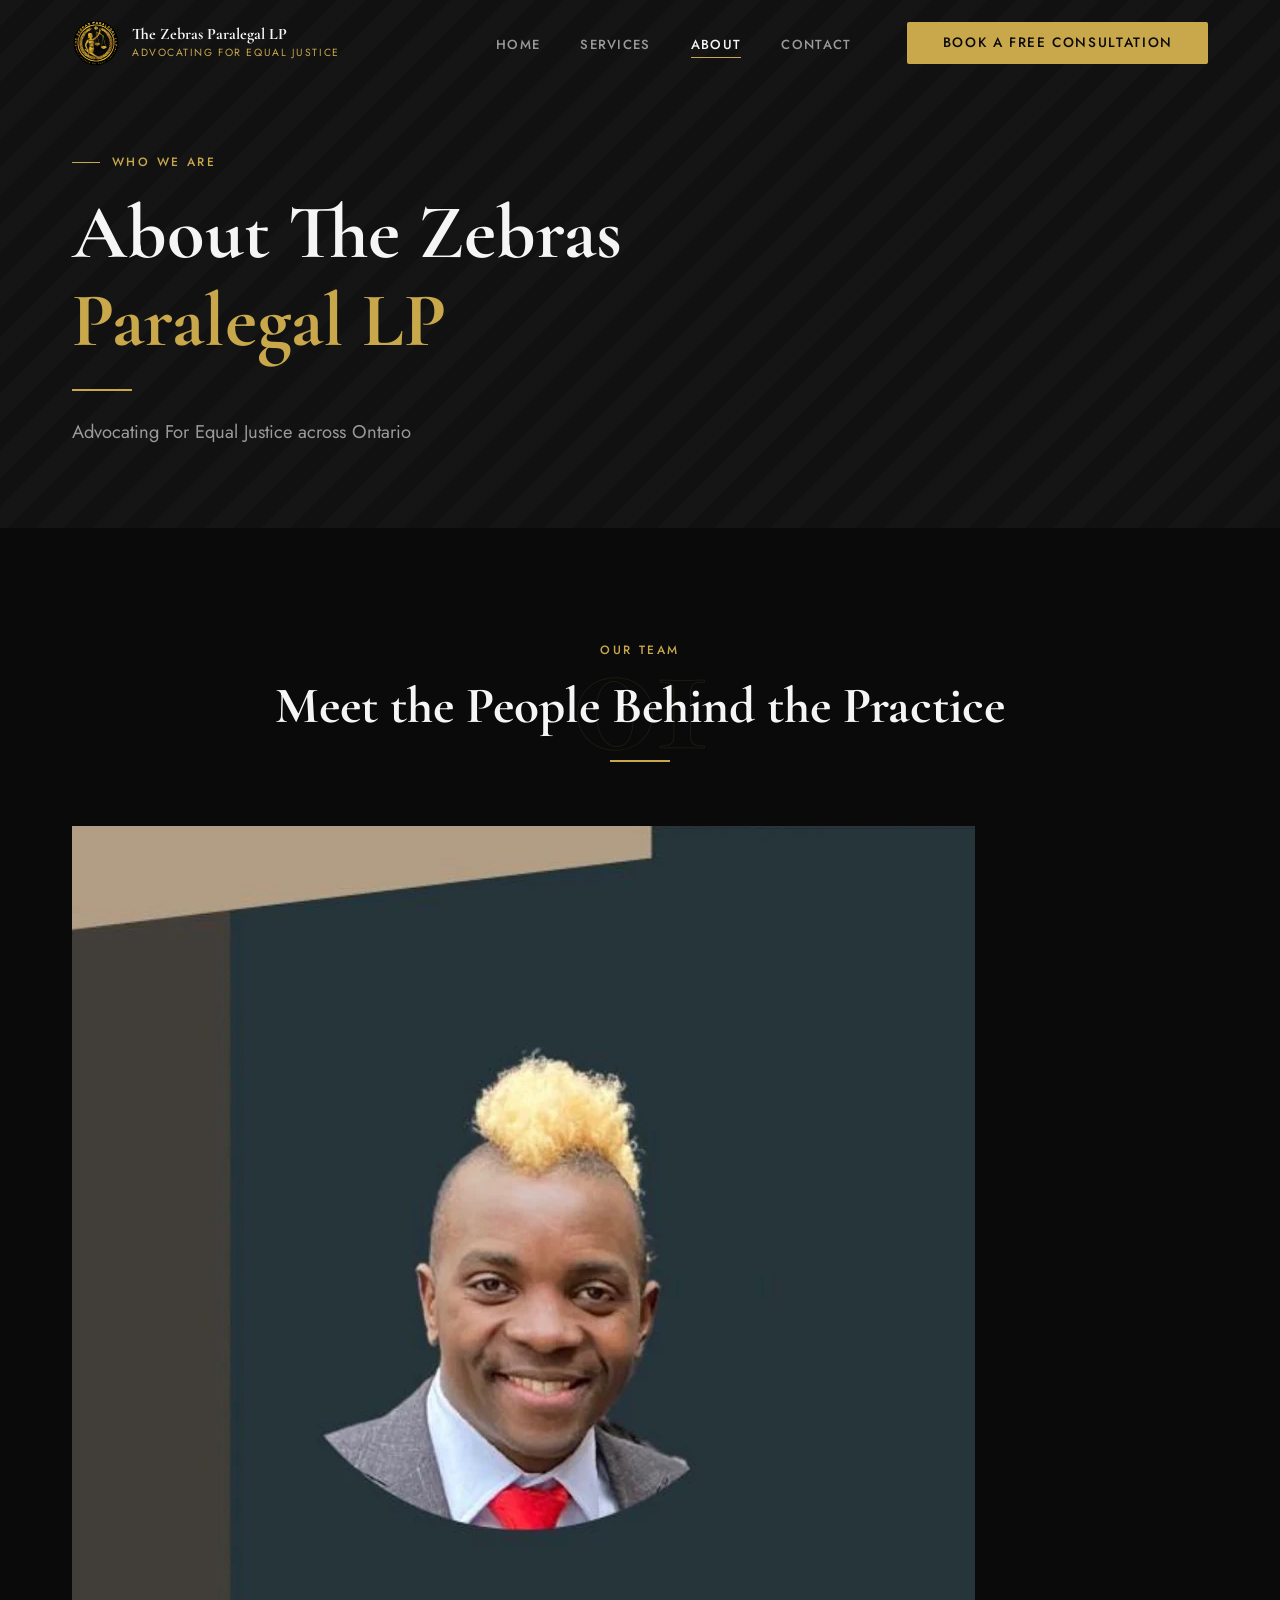
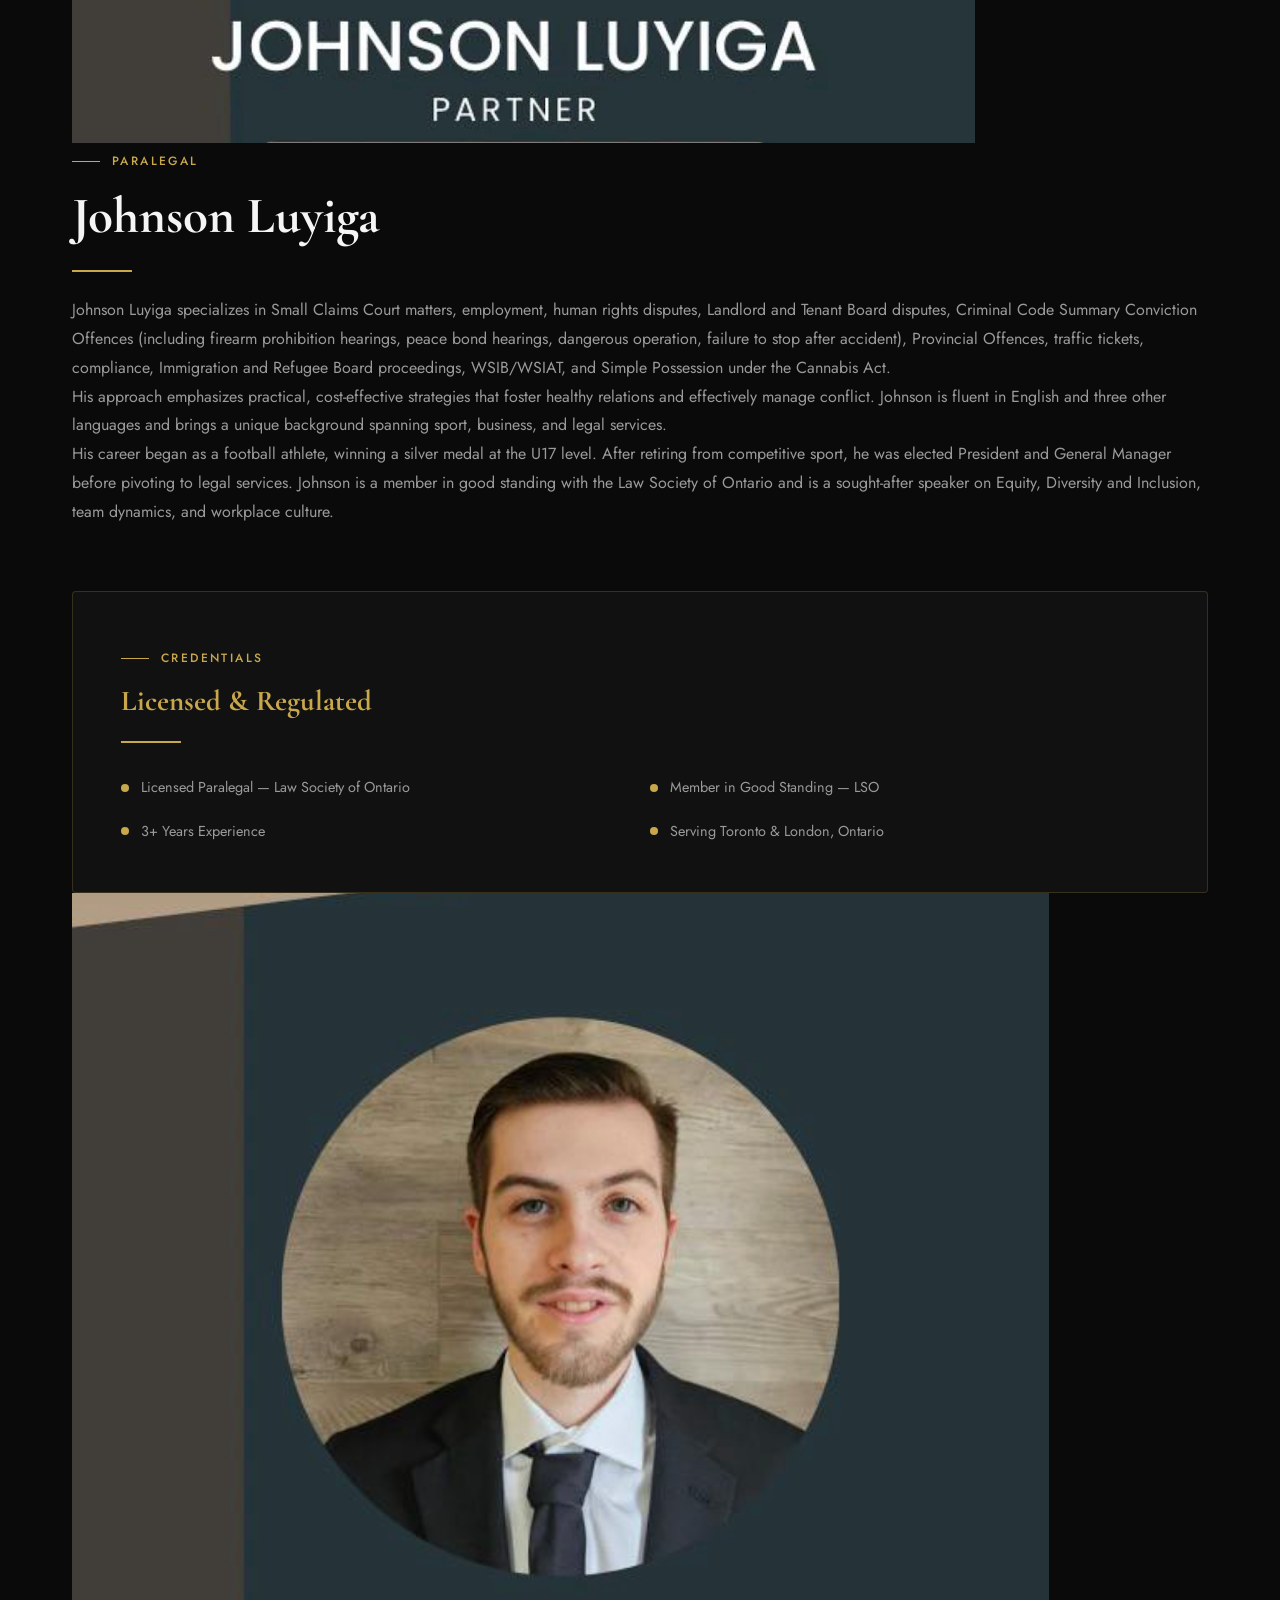
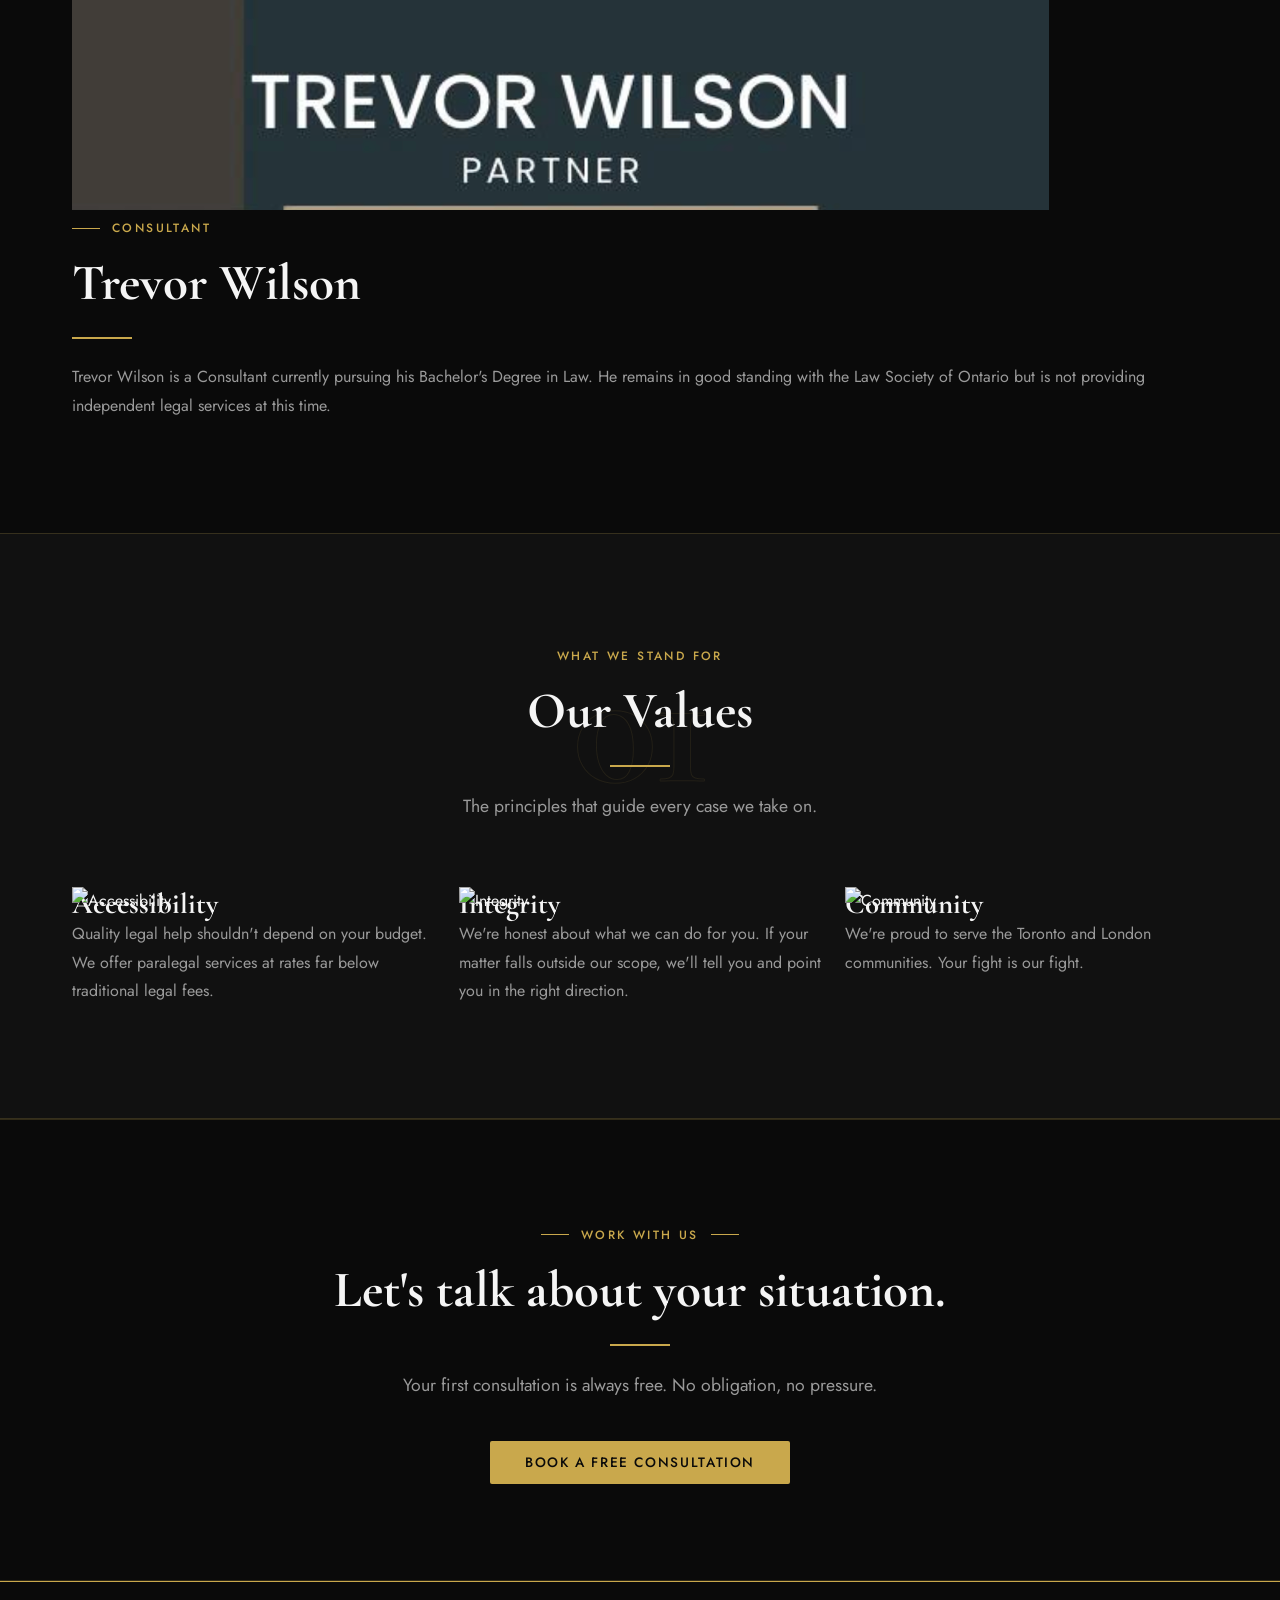
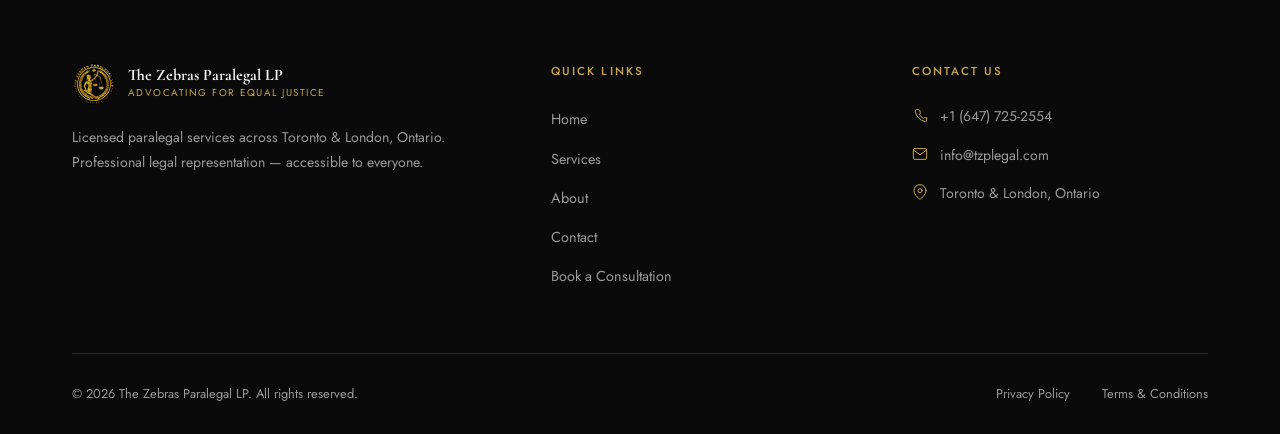
==== about.html @ 5e2e11d1 "Phase 2 layout overhaul — photo-driven editorial design across all pages - Replace hero sections wit" ====
<!DOCTYPE html>
<html lang="en">
<head>
  <meta charset="UTF-8" />
  <meta name="viewport" content="width=device-width, initial-scale=1.0" />
  <title>About Our Licensed Ontario Paralegal | The Zebras Paralegal LP</title>
  <meta name="description" content="The Zebras Paralegal LP — Licensed by the Law Society of Ontario. Affordable, accessible legal representation in Toronto &amp; London. Advocating For Equal Justice." />
  <link rel="icon" type="image/svg+xml" href="images/z_new_2.svg" />
  <link rel="stylesheet" href="styles.css" />
  <link rel="preconnect" href="https://fonts.googleapis.com" />
  <link rel="preconnect" href="https://fonts.gstatic.com" crossorigin />
  <link href="https://fonts.googleapis.com/css2?family=Cormorant+Garamond:wght@400;600;700&family=Jost:wght@300;400;500&display=swap" rel="stylesheet" />
</head>
<body>

  <!-- ============================================================
       NAVBAR
  ============================================================ -->
  <nav class="navbar">
    <div class="container">
      <div class="nav-inner">
        <a href="index.html" class="nav-logo">
          <img src="images/z_new_2.svg" alt="The Zebras Paralegal LP logo" />
          <div class="nav-logo-text">
            <span class="nav-logo-name">The Zebras Paralegal LP</span>
            <span class="nav-logo-tag">Advocating For Equal Justice</span>
          </div>
        </a>
        <ul class="nav-links">
          <li><a href="index.html">Home</a></li>
          <li><a href="services.html">Services</a></li>
          <li><a href="about.html">About</a></li>
          <li><a href="contact.html">Contact</a></li>
          <li class="nav-cta"><a href="contact.html" class="btn btn-gold">Book a Free Consultation</a></li>
        </ul>
        <button class="hamburger" aria-label="Open menu">
          <span></span><span></span><span></span>
        </button>
      </div>
    </div>
  </nav>

  <!-- Mobile Nav -->
  <div class="mobile-nav">
    <a href="index.html">Home</a>
    <a href="services.html">Services</a>
    <a href="about.html">About</a>
    <a href="contact.html">Contact</a>
    <a href="contact.html" class="btn btn-gold">Book a Free Consultation</a>
  </div>

  <!-- ============================================================
       PAGE HERO
  ============================================================ -->
  <section class="page-hero page-hero-photo page-hero-about">
    <div class="container">
      <div class="page-hero-content fade-up">
        <span class="section-label">Who We Are</span>
        <h1>About The Zebras<br /><span class="gold">Paralegal LP</span></h1>
        <div class="gold-line"></div>
        <p>Advocating For Equal Justice across Ontario</p>
      </div>
    </div>
  </section>

  <!-- ============================================================
       TEAM PROFILES
  ============================================================ -->
  <section class="section">
    <div class="container">
      <div class="section-header centered fade-up" data-num="01">
        <span class="section-label">Our Team</span>
        <h2 class="section-title">Meet the People Behind the Practice</h2>
        <div class="gold-line centered"></div>
      </div>

      <!-- Johnson Luyiga -->
      <div class="team-profile-split fade-up">
        <div class="team-profile-photo-wrap">
          <img src="images/johnson-luyiga.webp" alt="Johnson Luyiga — Paralegal" />
        </div>
        <div class="team-profile-text">
          <span class="section-label">Paralegal</span>
          <h2>Johnson Luyiga</h2>
          <div class="gold-line"></div>
          <p>Johnson Luyiga specializes in Small Claims Court matters, employment, human rights disputes, Landlord and Tenant Board disputes, Criminal Code Summary Conviction Offences (including firearm prohibition hearings, peace bond hearings, dangerous operation, failure to stop after accident), Provincial Offences, traffic tickets, compliance, Immigration and Refugee Board proceedings, WSIB/WSIAT, and Simple Possession under the Cannabis Act.</p>
          <p>His approach emphasizes practical, cost-effective strategies that foster healthy relations and effectively manage conflict. Johnson is fluent in English and three other languages and brings a unique background spanning sport, business, and legal services.</p>
          <p>His career began as a football athlete, winning a silver medal at the U17 level. After retiring from competitive sport, he was elected President and General Manager before pivoting to legal services. Johnson is a member in good standing with the Law Society of Ontario and is a sought-after speaker on Equity, Diversity and Inclusion, team dynamics, and workplace culture.</p>
          <div class="credentials-panel">
            <span class="section-label">Credentials</span>
            <h3>Licensed &amp; Regulated</h3>
            <div class="gold-line"></div>
            <div class="credentials-list">
              <div class="credential-item">
                <span class="credential-dot"></span>
                <!-- TODO: Replace with actual LSO licence number -->
                <span>Licensed Paralegal — Law Society of Ontario</span>
              </div>
              <div class="credential-item">
                <span class="credential-dot"></span>
                <span>Member in Good Standing — LSO</span>
              </div>
              <div class="credential-item">
                <span class="credential-dot"></span>
                <span>3+ Years Experience</span>
              </div>
              <div class="credential-item">
                <span class="credential-dot"></span>
                <span>Serving Toronto &amp; London, Ontario</span>
              </div>
            </div>
          </div>
        </div>
      </div>

      <!-- Trevor Wilson -->
      <div class="team-profile-split reverse fade-up">
        <div class="team-profile-photo-wrap">
          <img src="images/trevor-wilson.webp" alt="Trevor Wilson — Consultant" />
        </div>
        <div class="team-profile-text">
          <span class="section-label">Consultant</span>
          <h2>Trevor Wilson</h2>
          <div class="gold-line"></div>
          <p>Trevor Wilson is a Consultant currently pursuing his Bachelor's Degree in Law. He remains in good standing with the Law Society of Ontario but is not providing independent legal services at this time.</p>
        </div>
      </div>

    </div>
  </section>

  <!-- ============================================================
       VALUES SECTION
  ============================================================ -->
  <section class="section" style="background: var(--bg-secondary); border-top: 1px solid var(--border); border-bottom: 1px solid var(--border);">
    <div class="container">
      <div class="section-header centered fade-up" data-num="01">
        <span class="section-label">What We Stand For</span>
        <h2 class="section-title">Our Values</h2>
        <div class="gold-line centered"></div>
        <p class="section-sub">The principles that guide every case we take on.</p>
      </div>

      <div class="values-grid">

        <div class="photo-value-card fade-up">
          <img src="images/2.webp" alt="Accessibility" style="position:absolute;inset:0;width:100%;height:100%;object-fit:cover;z-index:0;" />
          <div class="photo-value-card-content">
            <h3>Accessibility</h3>
            <p>Quality legal help shouldn't depend on your budget. We offer paralegal services at rates far below traditional legal fees.</p>
          </div>
        </div>

        <div class="photo-value-card fade-up">
          <img src="images/14.webp" alt="Integrity" style="position:absolute;inset:0;width:100%;height:100%;object-fit:cover;z-index:0;" />
          <div class="photo-value-card-content">
            <h3>Integrity</h3>
            <p>We're honest about what we can do for you. If your matter falls outside our scope, we'll tell you and point you in the right direction.</p>
          </div>
        </div>

        <div class="photo-value-card fade-up">
          <img src="images/16.webp" alt="Community" style="position:absolute;inset:0;width:100%;height:100%;object-fit:cover;z-index:0;" />
          <div class="photo-value-card-content">
            <h3>Community</h3>
            <p>We're proud to serve the Toronto and London communities. Your fight is our fight.</p>
          </div>
        </div>

      </div>
    </div>
  </section>

  <!-- ============================================================
       CTA BANNER
  ============================================================ -->
  <section class="cta-banner cta-banner-photo" style="background-image: url('images/13.webp');">
    <div class="container">
      <div class="fade-up">
        <span class="section-label section-label--centered">Work With Us</span>
        <h2>Let's talk about your situation.</h2>
        <div class="gold-line centered"></div>
        <p>Your first consultation is always free. No obligation, no pressure.</p>
        <a href="contact.html" class="btn btn-gold">Book a Free Consultation</a>
      </div>
    </div>
  </section>

  <!-- ============================================================
       FOOTER
  ============================================================ -->
  <footer class="footer">
    <div class="container">
      <div class="footer-grid">
        <div>
          <div class="footer-logo">
            <img src="images/z_new_2.svg" alt="The Zebras Paralegal LP" />
            <div>
              <div class="footer-logo-name">The Zebras Paralegal LP</div>
              <div class="footer-logo-tag">Advocating For Equal Justice</div>
            </div>
          </div>
          <p class="footer-desc">Licensed paralegal services across Toronto &amp; London, Ontario. Professional legal representation — accessible to everyone.</p>
        </div>
        <div>
          <div class="footer-col-title">Quick Links</div>
          <ul class="footer-links">
            <li><a href="index.html">Home</a></li>
            <li><a href="services.html">Services</a></li>
            <li><a href="about.html">About</a></li>
            <li><a href="contact.html">Contact</a></li>
            <li><a href="contact.html">Book a Consultation</a></li>
          </ul>
        </div>
        <div>
          <div class="footer-col-title">Contact Us</div>
          <ul class="footer-contact-list">
            <li class="footer-contact-item">
              <svg viewBox="0 0 24 24"><path d="M22 16.92v3a2 2 0 0 1-2.18 2A19.79 19.79 0 0 1 4.82 6.18a2 2 0 0 1 1.95-2.18h3a2 2 0 0 1 2 1.72c.127.96.361 1.903.7 2.81a2 2 0 0 1-.45 2.11L10.91 11a16 16 0 0 0 6.1 6.1l.65-.65a2 2 0 0 1 2.11-.45c.907.339 1.85.573 2.81.7A2 2 0 0 1 22 16.92z"/></svg>
              <span><a href="tel:+16477252554">+1 (647) 725-2554</a></span>
            </li>
            <li class="footer-contact-item">
              <svg viewBox="0 0 24 24"><path d="M4 4h16c1.1 0 2 .9 2 2v12c0 1.1-.9 2-2 2H4c-1.1 0-2-.9-2-2V6c0-1.1.9-2 2-2z"/><polyline points="22,6 12,13 2,6"/></svg>
              <span><a href="mailto:info@tzplegal.com">info@tzplegal.com</a></span>
            </li>
            <li class="footer-contact-item">
              <svg viewBox="0 0 24 24"><path d="M21 10c0 7-9 13-9 13S3 17 3 10a9 9 0 0 1 18 0z"/><circle cx="12" cy="10" r="3"/></svg>
              <span>Toronto &amp; London, Ontario</span>
            </li>
          </ul>
        </div>
      </div>
      <div class="footer-bottom">
        <span class="footer-copyright">&copy; 2026 The Zebras Paralegal LP. All rights reserved.</span>
        <div class="footer-legal">
          <a href="https://tzplegal.com/privacy-policy">Privacy Policy</a>
          <a href="https://tzplegal.com/terms-and-conditions">Terms &amp; Conditions</a>
        </div>
      </div>
    </div>
  </footer>

  <!-- Sticky mobile CTA -->
  <div class="sticky-cta">
    <div class="sticky-cta-text">
      <strong>Free Consultation</strong>
      No obligation, no pressure
    </div>
    <div class="sticky-cta-btns">
      <a href="tel:+16477252554" class="btn btn-outline-gold">Call Now</a>
      <a href="contact.html" class="btn btn-gold">Book Online</a>
    </div>
  </div>

  <script src="script.js"></script>
</body>
</html>
---- styles.css ----
/* ============================================
   THE ZEBRAS PARALEGAL LP — Main Stylesheet
   ============================================ */

@import url('https://fonts.googleapis.com/css2?family=Cormorant+Garamond:wght@400;600;700&family=Jost:wght@300;400;500&display=swap');

/* ---- Reset & Base ---- */
*, *::before, *::after {
  box-sizing: border-box;
  margin: 0;
  padding: 0;
}

:root {
  --bg-primary: #0a0a0a;
  --bg-secondary: #111111;
  --gold: #C9A84C;
  --gold-light: #E8C86A;
  --gold-dark: #8B6914;
  --white: #F5F5F5;
  --muted: #9A9A9A;
  --border: rgba(201, 168, 76, 0.2);
  --font-display: 'Cormorant Garamond', Georgia, serif;
  --font-body: 'Jost', sans-serif;
}

html {
  scroll-behavior: smooth;
}

body {
  background-color: var(--bg-primary);
  color: var(--white);
  font-family: var(--font-body);
  font-weight: 400;
  line-height: 1.7;
  font-size: 16px;
  -webkit-font-smoothing: antialiased;
}

a {
  color: inherit;
  text-decoration: none;
}

img {
  max-width: 100%;
  display: block;
}

ul {
  list-style: none;
}

/* ---- Zebra Stripe Pattern ---- */
.zebra-bg {
  background-image: repeating-linear-gradient(
    -45deg,
    transparent,
    transparent 18px,
    rgba(255, 255, 255, 0.018) 18px,
    rgba(255, 255, 255, 0.018) 36px
  );
}

/* ---- Typography ---- */
h1, h2, h3, h4 {
  font-family: var(--font-display);
  font-weight: 700;
  line-height: 1.15;
  color: var(--white);
}

h1 { font-size: clamp(2.8rem, 6vw, 5.5rem); }
h2 { font-size: clamp(2rem, 4vw, 3.2rem); }
h3 { font-size: clamp(1.3rem, 2.5vw, 1.8rem); }
h4 { font-size: 1.2rem; }

p {
  color: var(--muted);
  font-size: 1rem;
  line-height: 1.8;
}

.section-label {
  font-family: var(--font-body);
  font-size: 0.75rem;
  font-weight: 500;
  letter-spacing: 0.2em;
  text-transform: uppercase;
  color: var(--gold);
  margin-bottom: 1rem;
  display: inline-flex;
  align-items: center;
  gap: 0.75rem;
}

.section-label::before {
  content: '';
  display: inline-block;
  width: 28px;
  height: 1px;
  background: var(--gold);
  flex-shrink: 0;
}

.section-header.centered .section-label {
  display: block;
}

.section-header.centered .section-label::before {
  display: none;
}

.section-label--centered {
  justify-content: center;
}

.section-label--centered::after {
  content: '';
  display: inline-block;
  width: 28px;
  height: 1px;
  background: var(--gold);
  flex-shrink: 0;
}

.section-title {
  margin-bottom: 1rem;
}

.section-sub {
  font-size: 1.1rem;
  color: var(--muted);
  max-width: 580px;
}

.gold { color: var(--gold); }

/* ---- Layout Utilities ---- */
.container {
  max-width: 1200px;
  margin: 0 auto;
  padding: 0 2rem;
}

.section {
  padding: 7rem 0;
}

.section-header {
  margin-bottom: 4rem;
}

.section-header.centered {
  text-align: center;
}

.section-header.centered .section-sub {
  margin: 0 auto;
}

/* ---- Ghost Section Numbers ---- */
.section-header[data-num] {
  position: relative;
}

.section-header[data-num]::before {
  content: attr(data-num);
  position: absolute;
  top: 50%;
  left: -0.05em;
  transform: translateY(-55%);
  font-family: var(--font-display);
  font-size: clamp(6rem, 14vw, 11rem);
  font-weight: 700;
  line-height: 1;
  color: transparent;
  -webkit-text-stroke: 1px rgba(201, 168, 76, 0.1);
  text-stroke: 1px rgba(201, 168, 76, 0.1);
  pointer-events: none;
  user-select: none;
  z-index: 0;
  letter-spacing: -0.02em;
}

.section-header[data-num] > * {
  position: relative;
  z-index: 1;
}

.section-header.centered[data-num]::before {
  left: 50%;
  transform: translate(-50%, -55%);
}

/* ---- Buttons ---- */
.btn {
  display: inline-flex;
  align-items: center;
  justify-content: center;
  font-family: var(--font-body);
  font-size: 0.85rem;
  font-weight: 500;
  letter-spacing: 0.12em;
  text-transform: uppercase;
  padding: 0.9rem 2.2rem;
  line-height: 1;
  border-radius: 2px;
  cursor: pointer;
  transition: all 0.25s ease;
  border: none;
  outline: none;
}

.btn-gold {
  background: var(--gold);
  color: var(--bg-primary);
  position: relative;
  overflow: hidden;
  isolation: isolate;
}

.btn-gold::after {
  content: '';
  position: absolute;
  inset: 0;
  background: var(--gold-light);
  transform: translateX(-101%);
  transition: transform 0.35s cubic-bezier(0.4, 0, 0.2, 1);
  z-index: -1;
}

.btn-gold:hover::after {
  transform: translateX(0);
}

.btn-gold:hover {
  transform: translateY(-1px);
  box-shadow: 0 6px 24px rgba(201, 168, 76, 0.3);
}

.btn-outline {
  background: transparent;
  color: var(--white);
  border: 1px solid rgba(245, 245, 245, 0.4);
}

.btn-outline:hover {
  border-color: var(--gold);
  color: var(--gold);
  transform: translateY(-1px);
}

.btn-outline-gold {
  background: transparent;
  color: var(--gold);
  border: 1px solid var(--gold);
}

.btn-outline-gold:hover {
  background: var(--gold);
  color: var(--bg-primary);
  transform: translateY(-1px);
}

/* ---- Gold Divider ---- */
.gold-line {
  width: 60px;
  height: 2px;
  background: var(--gold);
  margin: 1.5rem 0;
}

.gold-line.centered {
  margin: 1.5rem auto;
}

/* ============================================
   NAVBAR
   ============================================ */
.navbar {
  position: fixed;
  top: 0;
  left: 0;
  right: 0;
  z-index: 1000;
  padding: 1.2rem 0;
  transition: all 0.3s ease;
}

.navbar.scrolled {
  background: rgba(10, 10, 10, 0.97);
  backdrop-filter: blur(12px);
  -webkit-backdrop-filter: blur(12px);
  padding: 0.8rem 0;
  border-bottom: 1px solid var(--border);
}

.nav-inner {
  display: flex;
  align-items: center;
  justify-content: space-between;
}

.nav-logo {
  display: flex;
  align-items: center;
  gap: 0.75rem;
  text-decoration: none;
}

.nav-logo img {
  height: 48px;
  width: auto;
}

.nav-logo-text {
  display: flex;
  flex-direction: column;
}

.nav-logo-name {
  font-family: var(--font-display);
  font-size: 1rem;
  font-weight: 700;
  color: var(--white);
  line-height: 1.2;
}

.nav-logo-tag {
  font-size: 0.65rem;
  letter-spacing: 0.15em;
  text-transform: uppercase;
  color: var(--gold);
}

.nav-links {
  display: flex;
  align-items: center;
  gap: 2.5rem;
}

.nav-links a:not(.btn) {
  font-size: 0.82rem;
  font-weight: 500;
  letter-spacing: 0.1em;
  text-transform: uppercase;
  color: var(--muted);
  transition: color 0.2s ease;
  position: relative;
  padding-bottom: 4px;
}

.nav-links a:not(.btn)::after {
  content: '';
  position: absolute;
  bottom: 0;
  left: 0;
  width: 0;
  height: 1px;
  background: var(--gold);
  transition: width 0.2s ease;
}

.nav-links a:not(.btn):hover,
.nav-links a:not(.btn).active {
  color: var(--white);
}

.nav-links a:not(.btn):hover::after,
.nav-links a:not(.btn).active::after {
  width: 100%;
}

.nav-cta {
  margin-left: 1rem;
}

/* Hamburger */
.hamburger {
  display: none;
  flex-direction: column;
  gap: 5px;
  cursor: pointer;
  padding: 4px;
  background: none;
  border: none;
  outline: none;
}

.hamburger span {
  display: block;
  width: 26px;
  height: 2px;
  background: var(--white);
  transition: all 0.3s ease;
}

.hamburger.open span:nth-child(1) {
  transform: translateY(7px) rotate(45deg);
}
.hamburger.open span:nth-child(2) {
  opacity: 0;
}
.hamburger.open span:nth-child(3) {
  transform: translateY(-7px) rotate(-45deg);
}

/* Mobile nav overlay */
.mobile-nav {
  display: none;
  position: fixed;
  top: 0;
  left: 0;
  right: 0;
  bottom: 0;
  background: rgba(10, 10, 10, 0.98);
  z-index: 999;
  flex-direction: column;
  align-items: center;
  justify-content: center;
  gap: 2.5rem;
  opacity: 0;
  pointer-events: none;
  transition: opacity 0.3s ease;
}

.mobile-nav.open {
  display: flex;
  opacity: 1;
  pointer-events: all;
}

.mobile-nav a {
  font-family: var(--font-display);
  font-size: 2.4rem;
  font-weight: 600;
  color: var(--white);
  transition: color 0.2s ease;
}

.mobile-nav a:hover,
.mobile-nav a.active {
  color: var(--gold);
}

.mobile-nav .btn {
  font-size: 0.85rem;
  margin-top: 1rem;
}

/* ============================================
   PAGE HEROES
   ============================================ */

/* Home Hero */
.hero-home {
  min-height: 100vh;
  display: flex;
  align-items: center;
  padding-top: 80px;
  position: relative;
  overflow: hidden;
}

.hero-home::before {
  content: '';
  position: absolute;
  inset: 0;
  background-image: repeating-linear-gradient(
    -45deg,
    transparent,
    transparent 20px,
    rgba(255, 255, 255, 0.02) 20px,
    rgba(255, 255, 255, 0.02) 40px
  );
}

.hero-home::after {
  content: '';
  position: absolute;
  bottom: 0;
  left: 0;
  right: 0;
  height: 180px;
  background: linear-gradient(to top, var(--bg-primary), transparent);
}

.hero-content {
  position: relative;
  z-index: 1;
  max-width: 800px;
  animation: fadeUp 0.9s ease forwards;
}

.hero-content::before {
  content: '';
  position: absolute;
  top: 50%;
  left: 50%;
  transform: translate(-50%, -50%);
  width: 900px;
  height: 640px;
  background: radial-gradient(
    ellipse at center,
    rgba(201, 168, 76, 0.07) 0%,
    rgba(201, 168, 76, 0.03) 40%,
    transparent 70%
  );
  pointer-events: none;
  z-index: -1;
}

.hero-logo {
  height: 72px;
  width: auto;
  margin-bottom: 2.5rem;
}

.hero-home h1 {
  margin-bottom: 1.5rem;
}

.hero-home h1 span {
  color: var(--gold);
}

.hero-sub {
  font-size: 1.15rem;
  color: var(--muted);
  max-width: 580px;
  margin-bottom: 2.5rem;
  line-height: 1.8;
}

.hero-btns {
  display: flex;
  gap: 1.2rem;
  flex-wrap: wrap;
}

/* Page Hero (inner pages) */
.page-hero {
  padding: 9rem 0 5rem;
  background: var(--bg-secondary);
  position: relative;
  overflow: hidden;
}

.page-hero::before {
  content: '';
  position: absolute;
  inset: 0;
  background-image: repeating-linear-gradient(
    -45deg,
    transparent,
    transparent 20px,
    rgba(255, 255, 255, 0.015) 20px,
    rgba(255, 255, 255, 0.015) 40px
  );
}

.page-hero-content {
  position: relative;
  z-index: 1;
}

.page-hero h1 {
  margin-bottom: 1rem;
}

.page-hero p {
  font-size: 1.15rem;
  max-width: 560px;
}

/* ============================================
   TRUST BAR
   ============================================ */
.trust-bar {
  border-top: 1px solid var(--border);
  border-bottom: 1px solid var(--border);
  background: var(--bg-secondary);
  padding: 2rem 0;
}

.trust-bar-inner {
  display: grid;
  grid-template-columns: repeat(4, 1fr);
  gap: 1rem;
  text-align: center;
}

.trust-item {
  padding: 0.5rem 1rem;
}

.trust-item + .trust-item {
  border-left: 1px solid var(--border);
}

.trust-item-label {
  font-family: var(--font-display);
  font-size: 1.1rem;
  font-weight: 700;
  color: var(--gold);
  display: block;
  margin-bottom: 0.25rem;
}

.trust-item-desc {
  font-size: 0.78rem;
  letter-spacing: 0.08em;
  text-transform: uppercase;
  color: var(--muted);
}

/* ============================================
   SERVICES PREVIEW
   ============================================ */
.services-grid {
  display: grid;
  grid-template-columns: repeat(3, 1fr);
  gap: 1.5rem;
  margin-bottom: 3rem;
}

.service-card {
  background: var(--bg-secondary);
  border: 1px solid var(--border);
  border-radius: 4px;
  padding: 2.5rem 2rem;
  transition: all 0.3s ease;
  cursor: default;
  position: relative;
  overflow: hidden;
  isolation: isolate;
}

.service-card::after {
  content: '';
  position: absolute;
  bottom: 0;
  left: 0;
  right: 0;
  height: 0%;
  background: linear-gradient(to top, rgba(201, 168, 76, 0.08) 0%, transparent 100%);
  transition: height 0.4s ease;
  pointer-events: none;
  z-index: 0;
}

.service-card:hover::after {
  height: 65%;
}

.service-card > * {
  position: relative;
  z-index: 1;
}

.service-card:hover {
  border-color: var(--gold);
  box-shadow: 0 0 32px rgba(201, 168, 76, 0.14);
  transform: translateY(-3px);
}

.service-icon {
  width: 48px;
  height: 48px;
  margin-bottom: 1.5rem;
  color: var(--gold);
}

.service-icon svg {
  width: 100%;
  height: 100%;
  fill: none;
  stroke: var(--gold);
  stroke-width: 1.5;
  stroke-linecap: round;
  stroke-linejoin: round;
}

.service-card h3 {
  font-size: 1.2rem;
  margin-bottom: 0.6rem;
  color: var(--white);
}

.service-card p {
  font-size: 0.9rem;
  margin-bottom: 1.2rem;
  color: var(--muted);
}

.service-link {
  font-size: 0.82rem;
  font-weight: 500;
  letter-spacing: 0.08em;
  color: var(--gold);
  transition: color 0.2s ease;
  display: inline-flex;
  align-items: center;
  gap: 0.4rem;
}

.service-link:hover {
  color: var(--gold-light);
}

.services-cta {
  text-align: center;
}

/* Full services grid (services.html) */
.services-full-grid {
  display: grid;
  grid-template-columns: repeat(2, 1fr);
  gap: 1.5rem;
}

.service-card-full {
  background: var(--bg-secondary);
  border: 1px solid var(--border);
  border-radius: 4px;
  padding: 2.5rem 2rem;
  transition: all 0.3s ease;
  position: relative;
  overflow: hidden;
  isolation: isolate;
}

.service-card-full::after {
  content: '';
  position: absolute;
  bottom: 0;
  left: 0;
  right: 0;
  height: 0%;
  background: linear-gradient(to top, rgba(201, 168, 76, 0.07) 0%, transparent 100%);
  transition: height 0.4s ease;
  pointer-events: none;
  z-index: 0;
}

.service-card-full:hover::after {
  height: 65%;
}

.service-card-full > * {
  position: relative;
  z-index: 1;
}

.service-card-full:hover {
  border-color: var(--gold);
  box-shadow: 0 0 28px rgba(201, 168, 76, 0.12);
  transform: translateY(-3px);
}

.service-card-full h3 {
  font-size: 1.3rem;
  color: var(--gold);
  margin-bottom: 0.75rem;
  margin-top: 1rem;
}

.service-card-full p {
  font-size: 0.92rem;
  line-height: 1.8;
  margin-bottom: 1.5rem;
}

.service-card-full .service-link {
  font-size: 0.82rem;
}

.service-card-featured {
  grid-column: 1 / -1;
  display: grid;
  grid-template-columns: auto 1fr;
  align-items: start;
  gap: 0 2.5rem;
  padding: 3rem 2.5rem;
  background: linear-gradient(135deg, var(--bg-secondary) 0%, rgba(17,17,17,0.9) 100%);
  border-color: rgba(201, 168, 76, 0.3);
}

.service-card-featured .service-icon {
  grid-row: 1 / 3;
  width: 56px;
  height: 56px;
  margin-bottom: 0;
  margin-top: 0.25rem;
}

.service-card-featured h3 {
  font-size: 1.55rem;
  align-self: end;
}

/* ============================================
   WHY CHOOSE US
   ============================================ */
.why-section {
  background: var(--bg-secondary);
}

.why-grid {
  display: grid;
  grid-template-columns: 1fr 1fr;
  gap: 5rem;
  align-items: center;
}

.why-list {
  margin: 2rem 0 2.5rem;
  display: flex;
  flex-direction: column;
  gap: 1.1rem;
}

.why-item {
  display: flex;
  align-items: flex-start;
  gap: 1rem;
}

.why-check {
  width: 22px;
  height: 22px;
  flex-shrink: 0;
  margin-top: 2px;
  color: var(--gold);
}

.why-check svg {
  width: 100%;
  height: 100%;
  stroke: var(--gold);
  fill: none;
  stroke-width: 2;
  stroke-linecap: round;
  stroke-linejoin: round;
}

.why-item span {
  font-size: 0.95rem;
  color: var(--muted);
}

.why-visual {
  position: relative;
  height: 420px;
  border-radius: 4px;
  overflow: hidden;
  border: 1px solid var(--border);
}

.why-visual-inner {
  width: 100%;
  height: 100%;
  background: var(--bg-primary);
  background-image: repeating-linear-gradient(
    -45deg,
    transparent,
    transparent 16px,
    rgba(201, 168, 76, 0.06) 16px,
    rgba(201, 168, 76, 0.06) 32px
  );
  display: flex;
  align-items: center;
  justify-content: center;
}

.why-visual-text {
  text-align: center;
}

.why-panel-content {
  text-align: center;
  padding: 3rem 2.5rem;
  display: flex;
  flex-direction: column;
  align-items: center;
  gap: 1.1rem;
  width: 100%;
}

.why-panel-num {
  font-family: var(--font-display);
  font-size: clamp(4rem, 8vw, 5.5rem);
  font-weight: 700;
  color: var(--gold);
  line-height: 1;
}

.why-panel-num sup {
  font-size: 0.55em;
  vertical-align: super;
  color: var(--gold-light);
}

.why-panel-label {
  font-size: 0.72rem;
  font-weight: 500;
  letter-spacing: 0.2em;
  text-transform: uppercase;
  color: var(--muted);
}

.why-panel-divider {
  width: 40px;
  height: 1px;
  background: var(--border);
  margin: 0.2rem 0;
}

.why-panel-quote {
  font-family: var(--font-display);
  font-size: 1.05rem;
  font-style: italic;
  color: rgba(245, 245, 245, 0.5);
  line-height: 1.75;
  max-width: 270px;
  border: none;
  padding: 0;
  margin: 0;
}

.why-panel-content .why-logo {
  height: 40px;
  width: auto;
  opacity: 0.3;
  margin-top: 0.25rem;
}

.why-visual-text .big-letter {
  font-family: var(--font-display);
  font-size: 12rem;
  font-weight: 700;
  color: rgba(201, 168, 76, 0.08);
  line-height: 1;
  display: block;
  user-select: none;
}

.why-visual-text .why-logo {
  height: 80px;
  width: auto;
  opacity: 0.6;
  margin: 0 auto;
}

/* ============================================
   TESTIMONIALS
   ============================================ */
.testimonials-grid {
  display: grid;
  grid-template-columns: repeat(3, 1fr);
  gap: 1.5rem;
}

.testimonial-card {
  background: var(--bg-secondary);
  border: 1px solid var(--border);
  border-radius: 4px;
  padding: 2.5rem 2rem;
  position: relative;
}

.testimonial-card::before {
  content: '\201C';
  font-family: var(--font-display);
  font-size: 5rem;
  color: var(--gold);
  opacity: 0.3;
  position: absolute;
  top: 1rem;
  left: 1.5rem;
  line-height: 1;
}

.testimonial-card p {
  font-size: 0.95rem;
  font-style: italic;
  color: var(--muted);
  margin-bottom: 1.5rem;
  margin-top: 1.5rem;
  line-height: 1.8;
}

.testimonial-author {
  font-size: 0.82rem;
  font-weight: 500;
  letter-spacing: 0.08em;
  color: var(--gold);
  text-transform: uppercase;
}

/* ============================================
   CTA BANNER
   ============================================ */
.cta-banner {
  background: linear-gradient(135deg, #0f0d07 0%, #1a1505 50%, #0f0d07 100%);
  border-top: 1px solid var(--border);
  border-bottom: 1px solid var(--border);
  padding: 6rem 0;
  text-align: center;
}

.cta-banner h2 {
  margin-bottom: 1rem;
}

.cta-banner p {
  font-size: 1.1rem;
  margin-bottom: 2.5rem;
}

/* ============================================
   ABOUT PAGE
   ============================================ */
.story-grid {
  display: grid;
  grid-template-columns: 1fr 1.5fr;
  gap: 5rem;
  align-items: start;
}

.photo-placeholder {
  aspect-ratio: 3/4;
  background: var(--bg-secondary);
  border: 1px solid var(--border);
  border-radius: 4px;
  display: flex;
  align-items: center;
  justify-content: center;
  flex-direction: column;
  gap: 1rem;
  color: var(--muted);
  font-size: 0.85rem;
  letter-spacing: 0.1em;
  text-transform: uppercase;
}

.photo-placeholder svg {
  width: 48px;
  height: 48px;
  stroke: var(--border);
  fill: none;
  stroke-width: 1;
}

.story-text h2 {
  margin-bottom: 1rem;
}

.story-text p {
  margin-bottom: 1.2rem;
}

.credentials-panel {
  background: var(--bg-secondary);
  border: 1px solid var(--border);
  border-radius: 4px;
  padding: 3rem;
  margin-top: 4rem;
}

.credentials-panel h3 {
  color: var(--gold);
  margin-bottom: 0.5rem;
}

.credentials-list {
  margin-top: 2rem;
  display: grid;
  grid-template-columns: repeat(2, 1fr);
  gap: 1.2rem;
}

.credential-item {
  display: flex;
  align-items: center;
  gap: 0.75rem;
  font-size: 0.9rem;
  color: var(--muted);
}

.credential-dot {
  width: 8px;
  height: 8px;
  border-radius: 50%;
  background: var(--gold);
  flex-shrink: 0;
}

.values-grid {
  display: grid;
  grid-template-columns: repeat(3, 1fr);
  gap: 1.5rem;
}

.value-card {
  background: var(--bg-secondary);
  border: 1px solid var(--border);
  border-radius: 4px;
  padding: 2.5rem 2rem;
  transition: all 0.3s ease;
  position: relative;
  overflow: hidden;
  isolation: isolate;
}

.value-card::after {
  content: '';
  position: absolute;
  bottom: 0;
  left: 0;
  right: 0;
  height: 0%;
  background: linear-gradient(to top, rgba(201, 168, 76, 0.07) 0%, transparent 100%);
  transition: height 0.4s ease;
  pointer-events: none;
  z-index: 0;
}

.value-card:hover::after {
  height: 65%;
}

.value-card > * {
  position: relative;
  z-index: 1;
}

.value-card:hover {
  border-color: var(--gold);
  transform: translateY(-3px);
}

.value-icon {
  width: 44px;
  height: 44px;
  margin-bottom: 1.5rem;
}

.value-icon svg {
  width: 100%;
  height: 100%;
  stroke: var(--gold);
  fill: none;
  stroke-width: 1.5;
  stroke-linecap: round;
  stroke-linejoin: round;
}

.value-card h3 {
  font-size: 1.2rem;
  margin-bottom: 0.75rem;
}

.value-card p {
  font-size: 0.9rem;
}

/* ============================================
   CONTACT PAGE
   ============================================ */
.contact-grid {
  display: grid;
  grid-template-columns: 1fr 1.6fr;
  gap: 5rem;
}

.contact-info h2 {
  margin-bottom: 1rem;
}

.contact-items {
  margin-top: 2.5rem;
  display: flex;
  flex-direction: column;
  gap: 2rem;
}

.contact-item {
  display: flex;
  align-items: flex-start;
  gap: 1.2rem;
}

.contact-item-icon {
  width: 44px;
  height: 44px;
  background: var(--bg-secondary);
  border: 1px solid var(--border);
  border-radius: 2px;
  display: flex;
  align-items: center;
  justify-content: center;
  flex-shrink: 0;
}

.contact-item-icon svg {
  width: 20px;
  height: 20px;
  stroke: var(--gold);
  fill: none;
  stroke-width: 1.5;
  stroke-linecap: round;
  stroke-linejoin: round;
}

.contact-item-label {
  font-size: 0.72rem;
  letter-spacing: 0.15em;
  text-transform: uppercase;
  color: var(--gold);
  display: block;
  margin-bottom: 0.3rem;
}

.contact-item-value {
  font-size: 0.95rem;
  color: var(--white);
}

.contact-item-value a {
  color: var(--white);
  transition: color 0.2s;
}

.contact-item-value a:hover {
  color: var(--gold);
}

/* Form */
.contact-form-wrap {
  background: var(--bg-secondary);
  border: 1px solid var(--border);
  border-radius: 4px;
  padding: 3rem;
}

.contact-form-wrap h3 {
  margin-bottom: 0.5rem;
}

.contact-form-wrap > p {
  font-size: 0.9rem;
  margin-bottom: 2rem;
}

.form-group {
  margin-bottom: 1.5rem;
}

.form-row {
  display: grid;
  grid-template-columns: 1fr 1fr;
  gap: 1.2rem;
}

label {
  display: block;
  font-size: 0.78rem;
  font-weight: 500;
  letter-spacing: 0.1em;
  text-transform: uppercase;
  color: var(--muted);
  margin-bottom: 0.5rem;
}

input,
select,
textarea {
  width: 100%;
  background: var(--bg-primary);
  border: 1px solid var(--border);
  border-radius: 2px;
  color: var(--white);
  font-family: var(--font-body);
  font-size: 0.95rem;
  padding: 0.85rem 1.1rem;
  outline: none;
  transition: border-color 0.2s ease;
  appearance: none;
  -webkit-appearance: none;
}

input:focus,
select:focus,
textarea:focus {
  border-color: var(--gold);
}

input::placeholder,
textarea::placeholder {
  color: rgba(154, 154, 154, 0.5);
}

select {
  background-image: url("data:image/svg+xml,%3Csvg xmlns='http://www.w3.org/2000/svg' width='12' height='8' viewBox='0 0 12 8'%3E%3Cpath d='M1 1l5 5 5-5' stroke='%239A9A9A' stroke-width='1.5' fill='none' stroke-linecap='round'/%3E%3C/svg%3E");
  background-repeat: no-repeat;
  background-position: right 1.1rem center;
  padding-right: 2.5rem;
}

select option {
  background: var(--bg-secondary);
  color: var(--white);
}

textarea {
  resize: vertical;
  min-height: 130px;
}

.form-note {
  font-size: 0.8rem;
  color: var(--muted);
  margin-top: 1rem;
  font-style: italic;
}

/* Form success state */
.form-success {
  text-align: center;
  padding: 3rem 2rem;
  border: 1px solid var(--gold);
  border-radius: 4px;
  background: rgba(201, 168, 76, 0.05);
}

.form-success-icon {
  width: 56px;
  height: 56px;
  border-radius: 50%;
  border: 2px solid var(--gold);
  display: flex;
  align-items: center;
  justify-content: center;
  margin: 0 auto 1.5rem;
}

.form-success-icon svg {
  width: 24px;
  height: 24px;
  stroke: var(--gold);
  stroke-width: 2.5;
  fill: none;
  stroke-linecap: round;
  stroke-linejoin: round;
}

.form-success h3 {
  font-family: var(--font-display);
  font-size: 1.8rem;
  color: var(--gold);
  margin-bottom: 1rem;
}

.form-success p {
  color: var(--muted);
  font-size: 0.95rem;
  line-height: 1.7;
  margin-bottom: 0.75rem;
}

/* ============================================
   FOOTER
   ============================================ */
.footer {
  background: var(--bg-primary);
  border-top: 1px solid var(--gold);
  padding: 5rem 0 0;
}

.footer-grid {
  display: grid;
  grid-template-columns: 1.4fr 1fr 1fr;
  gap: 4rem;
  padding-bottom: 4rem;
  border-bottom: 1px solid var(--border);
}

.footer-logo {
  display: flex;
  align-items: center;
  gap: 0.75rem;
  margin-bottom: 1.2rem;
}

.footer-logo img {
  height: 44px;
  width: auto;
}

.footer-logo-name {
  font-family: var(--font-display);
  font-size: 1rem;
  font-weight: 700;
  color: var(--white);
  line-height: 1.2;
}

.footer-logo-tag {
  font-size: 0.62rem;
  letter-spacing: 0.15em;
  text-transform: uppercase;
  color: var(--gold);
}

.footer-desc {
  font-size: 0.88rem;
  color: var(--muted);
  line-height: 1.8;
  margin-bottom: 0;
}

.footer-col-title {
  font-family: var(--font-body);
  font-size: 0.72rem;
  font-weight: 500;
  letter-spacing: 0.18em;
  text-transform: uppercase;
  color: var(--gold);
  margin-bottom: 1.5rem;
}

.footer-links {
  display: flex;
  flex-direction: column;
  gap: 0.75rem;
}

.footer-links a {
  font-size: 0.9rem;
  color: var(--muted);
  transition: color 0.2s ease;
}

.footer-links a:hover {
  color: var(--white);
}

.footer-contact-list {
  display: flex;
  flex-direction: column;
  gap: 0.9rem;
}

.footer-contact-item {
  display: flex;
  align-items: flex-start;
  gap: 0.75rem;
  font-size: 0.88rem;
  color: var(--muted);
}

.footer-contact-item svg {
  width: 16px;
  height: 16px;
  stroke: var(--gold);
  fill: none;
  stroke-width: 1.5;
  stroke-linecap: round;
  stroke-linejoin: round;
  flex-shrink: 0;
  margin-top: 2px;
}

.footer-contact-item a {
  color: var(--muted);
  transition: color 0.2s;
}

.footer-contact-item a:hover {
  color: var(--white);
}

.footer-bottom {
  padding: 1.8rem 0;
  display: flex;
  align-items: center;
  justify-content: space-between;
  gap: 1rem;
  flex-wrap: wrap;
}

.footer-copyright {
  font-size: 0.8rem;
  color: var(--muted);
}

.footer-legal {
  display: flex;
  gap: 2rem;
}

.footer-legal a {
  font-size: 0.8rem;
  color: var(--muted);
  transition: color 0.2s ease;
}

.footer-legal a:hover {
  color: var(--gold);
}

/* ============================================
   SCROLL PROGRESS BAR
   ============================================ */
#scroll-progress {
  position: fixed;
  top: 0;
  left: 0;
  height: 2px;
  width: 0%;
  background: linear-gradient(90deg, var(--gold-dark), var(--gold), var(--gold-light));
  z-index: 9999;
  transition: width 0.06s linear;
  pointer-events: none;
}

/* ============================================
   MARQUEE STRIP
   ============================================ */
.marquee-strip {
  background: var(--bg-secondary);
  border-top: 1px solid var(--border);
  border-bottom: 1px solid var(--border);
  padding: 0.9rem 0;
  overflow: hidden;
}

.marquee-track {
  display: flex;
  width: max-content;
  align-items: center;
  gap: 2.5rem;
  animation: marqueeScroll 36s linear infinite;
}

.marquee-track span {
  font-family: var(--font-body);
  font-size: 0.7rem;
  font-weight: 500;
  letter-spacing: 0.2em;
  text-transform: uppercase;
  color: var(--gold);
}

.marquee-dot {
  font-size: 0.45rem !important;
  color: rgba(201, 168, 76, 0.35) !important;
  letter-spacing: 0 !important;
}

@keyframes marqueeScroll {
  0%   { transform: translateX(0); }
  100% { transform: translateX(-50%); }
}

.marquee-strip:hover .marquee-track {
  animation-play-state: paused;
}

/* ============================================
   STATS SECTION
   ============================================ */
.stats-section {
  padding: 5rem 0;
  border-top: 1px solid var(--border);
  border-bottom: 1px solid var(--border);
  background: var(--bg-secondary);
}

.stats-grid {
  display: grid;
  grid-template-columns: repeat(4, 1fr);
  gap: 1rem;
  text-align: center;
}

.stat-item {
  padding: 1.5rem 1rem;
  position: relative;
}

.stat-item + .stat-item::before {
  content: '';
  position: absolute;
  left: 0;
  top: 20%;
  height: 60%;
  width: 1px;
  background: var(--border);
}

.stat-number {
  display: block;
  font-family: var(--font-display);
  font-size: clamp(2.8rem, 5vw, 4rem);
  font-weight: 700;
  color: var(--gold);
  line-height: 1;
  margin-bottom: 0.5rem;
}

.stat-label {
  display: block;
  font-size: 0.78rem;
  font-weight: 500;
  letter-spacing: 0.15em;
  text-transform: uppercase;
  color: var(--muted);
}

/* ============================================
   FAQ SECTION
   ============================================ */
.faq-list {
  max-width: 780px;
  margin: 0 auto;
  display: flex;
  flex-direction: column;
  gap: 0;
  border: 1px solid var(--border);
  border-radius: 4px;
  overflow: hidden;
}

.faq-item {
  border-bottom: 1px solid var(--border);
}

.faq-item:last-child {
  border-bottom: none;
}

.faq-question {
  width: 100%;
  background: var(--bg-secondary);
  border: none;
  outline: none;
  padding: 1.5rem 2rem;
  display: flex;
  align-items: center;
  justify-content: space-between;
  gap: 1rem;
  cursor: pointer;
  text-align: left;
  font-family: var(--font-body);
  font-size: 1rem;
  font-weight: 500;
  color: var(--white);
  transition: background 0.2s ease, color 0.2s ease;
}

.faq-question:hover {
  background: rgba(201, 168, 76, 0.06);
  color: var(--gold-light);
}

.faq-question.open {
  color: var(--gold);
  background: rgba(201, 168, 76, 0.06);
}

.faq-icon {
  width: 20px;
  height: 20px;
  flex-shrink: 0;
  stroke: var(--gold);
  fill: none;
  stroke-width: 2;
  stroke-linecap: round;
  transition: transform 0.3s ease;
}

.faq-question.open .faq-icon {
  transform: rotate(45deg);
}

.faq-answer {
  max-height: 0;
  overflow: hidden;
  transition: max-height 0.35s ease, padding 0.35s ease;
  background: var(--bg-primary);
}

.faq-answer.open {
  max-height: 300px;
}

.faq-answer p {
  padding: 1.25rem 2rem 1.5rem;
  font-size: 0.95rem;
  line-height: 1.8;
  color: var(--muted);
}

/* ============================================
   STICKY MOBILE CTA
   ============================================ */
.sticky-cta {
  display: none;
  position: fixed;
  bottom: 0;
  left: 0;
  right: 0;
  z-index: 998;
  background: var(--bg-secondary);
  border-top: 1px solid var(--border);
  padding: 0.75rem 1rem;
  flex-direction: row;
  align-items: center;
  box-shadow: 0 -4px 20px rgba(0,0,0,0.5);
}

.sticky-cta-btns {
  display: flex;
  gap: 0.75rem;
  width: 100%;
}

.sticky-cta .btn {
  flex: 1;
  padding: 0.72rem 0.5rem;
  font-size: 0.75rem;
}

@media (max-width: 768px) {
  .sticky-cta {
    display: flex;
  }

  /* Push footer up so it's not hidden behind sticky bar */
  body {
    padding-bottom: 58px;
  }
}

/* ============================================
   ANIMATIONS
   ============================================ */
@keyframes fadeUp {
  from {
    opacity: 0;
    transform: translateY(30px);
  }
  to {
    opacity: 1;
    transform: translateY(0);
  }
}

.fade-up {
  opacity: 0;
  transform: translateY(24px);
  transition: opacity 0.6s ease, transform 0.6s ease;
}

.fade-up.visible {
  opacity: 1;
  transform: translateY(0);
}

/* ============================================
   RESPONSIVE — 768px breakpoint
   ============================================ */
@media (max-width: 768px) {
  .section { padding: 4.5rem 0; }
  .container { padding: 0 1.25rem; }

  /* Nav */
  .nav-links { display: none; }
  .hamburger { display: flex; }
  .nav-logo-text { display: none; }

  /* Hero */
  .hero-logo { height: 56px; }
  .hero-btns { flex-direction: column; }
  .hero-btns .btn { width: 100%; text-align: center; }

  /* Trust bar */
  .trust-bar-inner {
    grid-template-columns: repeat(2, 1fr);
    gap: 0;
  }
  .trust-item + .trust-item {
    border-left: none;
  }
  .trust-item:nth-child(odd) {
    border-right: 1px solid var(--border);
  }
  .trust-item:nth-child(n+3) {
    border-top: 1px solid var(--border);
  }

  /* Stats */
  .stats-grid { grid-template-columns: repeat(2, 1fr); }
  .stat-item + .stat-item::before { display: none; }
  .stat-item:nth-child(odd) { border-right: 1px solid var(--border); }
  .stat-item:nth-child(n+3) { border-top: 1px solid var(--border); }

  /* Ghost numbers */
  .section-header[data-num]::before { font-size: 5rem; }

  /* Services */
  .services-grid { grid-template-columns: 1fr; }
  .services-full-grid { grid-template-columns: 1fr; }
  .service-card-featured {
    grid-template-columns: 1fr;
  }
  .service-card-featured .service-icon {
    grid-row: auto;
    margin-bottom: 1rem;
  }

  /* Why */
  .why-grid { grid-template-columns: 1fr; gap: 3rem; }
  .why-visual { height: 260px; }

  /* Testimonials */
  .testimonials-grid { grid-template-columns: 1fr; }

  /* About */
  .story-grid { grid-template-columns: 1fr; gap: 3rem; }
  .credentials-list { grid-template-columns: 1fr; }
  .values-grid { grid-template-columns: 1fr; }

  /* Contact */
  .contact-grid { grid-template-columns: 1fr; gap: 3rem; }
  .form-row { grid-template-columns: 1fr; }
  .contact-form-wrap { padding: 2rem 1.5rem; }

  /* Footer */
  .footer-grid { grid-template-columns: 1fr; gap: 2.5rem; }
  .footer-bottom { flex-direction: column; align-items: flex-start; }
  .footer-legal { flex-direction: column; gap: 0.75rem; }
}

@media (max-width: 480px) {
  h1 { font-size: 2.4rem; }
  h2 { font-size: 1.9rem; }

  /* Page hero — less vertical padding on small screens */
  .page-hero { padding: 5.5rem 0 2.5rem; }

  /* Why panel — prevent quote overflowing narrow viewport */
  .why-panel-content { padding: 2rem 1.5rem; }
  .why-panel-quote { max-width: 100%; }

  /* About photo — 3/4 ratio is 500px tall at 375px wide; flatten it */
  .photo-placeholder { aspect-ratio: 4/3; }

  /* Testimonial quote mark — reduce so it doesn't overlap short quotes */
  .testimonial-card::before { font-size: 3.5rem; top: 0.75rem; left: 1.25rem; }
  .testimonial-card { padding-top: 3rem; }

  /* Marquee — tighten gap on narrow screens */
  .marquee-track { gap: 1.5rem; }

  /* Sticky CTA — ensure 44px minimum tap target height */
  .sticky-cta { padding: 0.6rem 1rem; }
  .sticky-cta .btn { min-height: 44px; font-size: 0.78rem; }
}
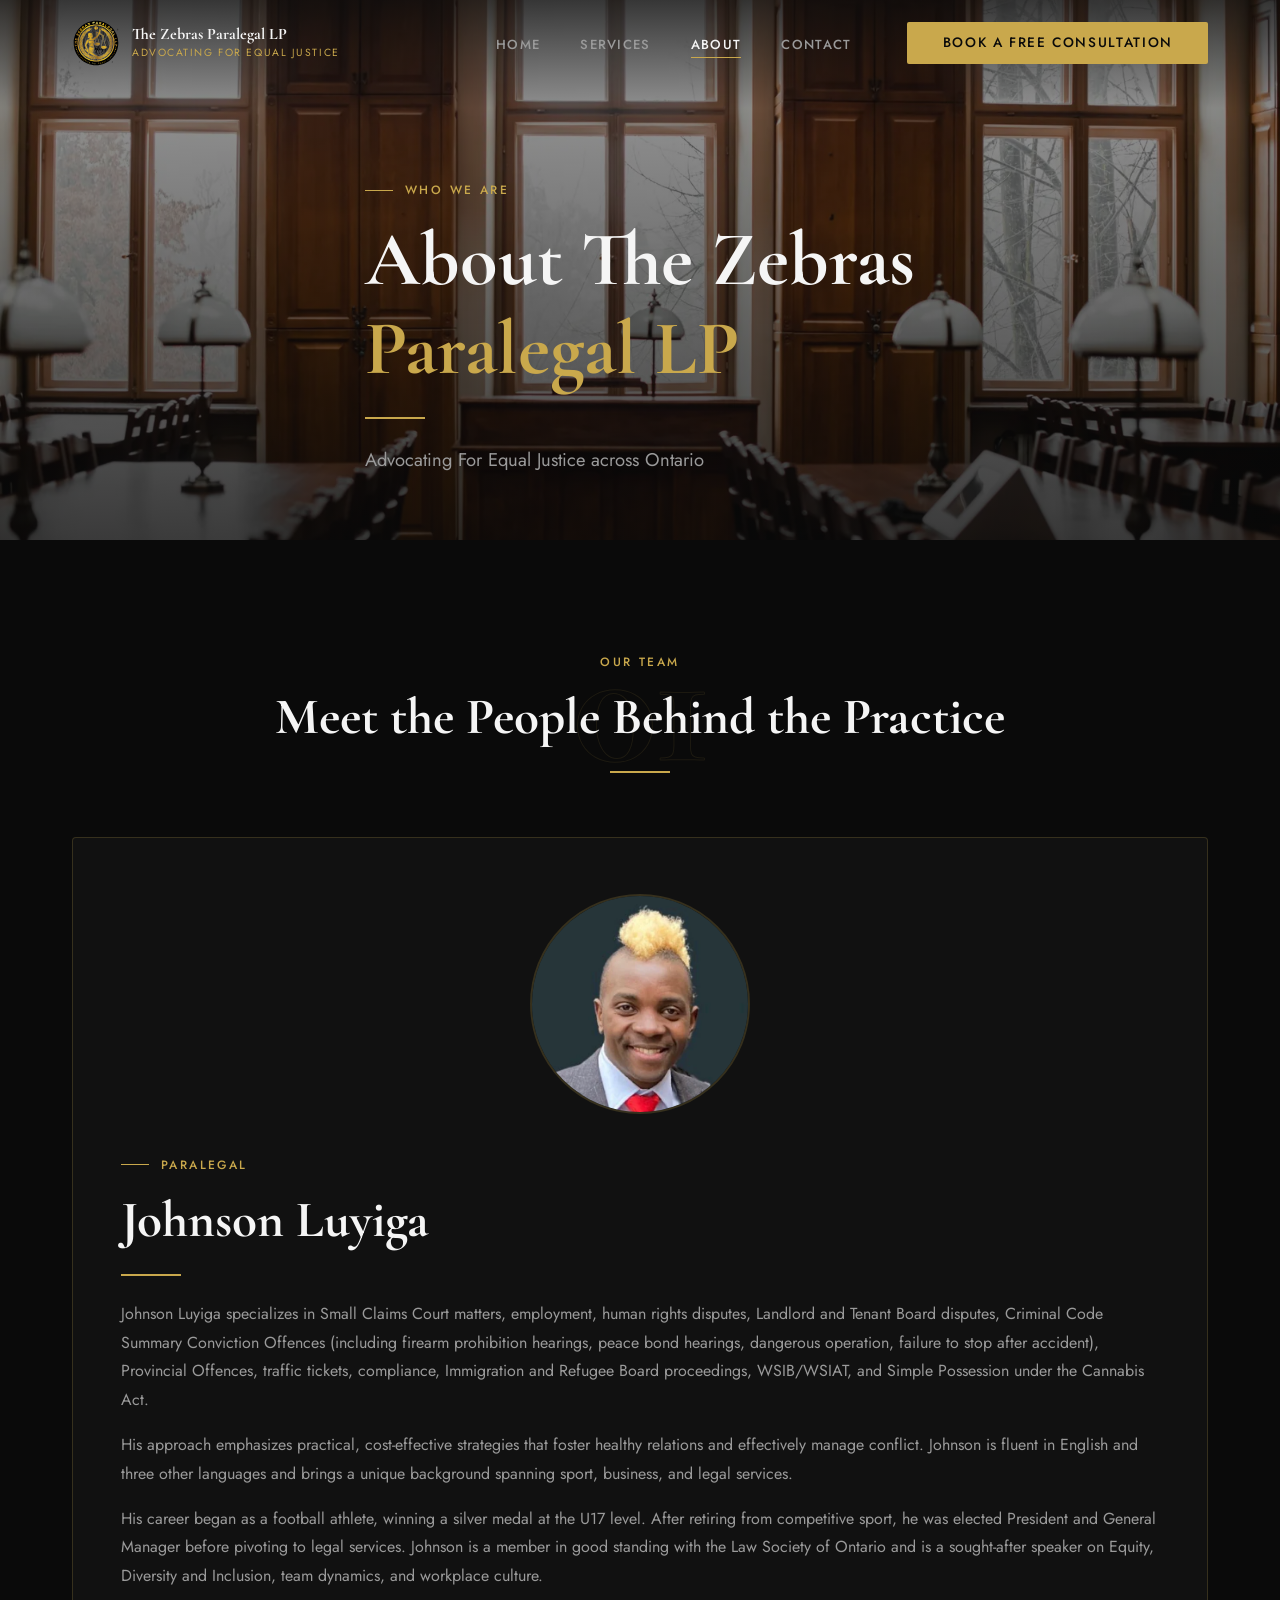
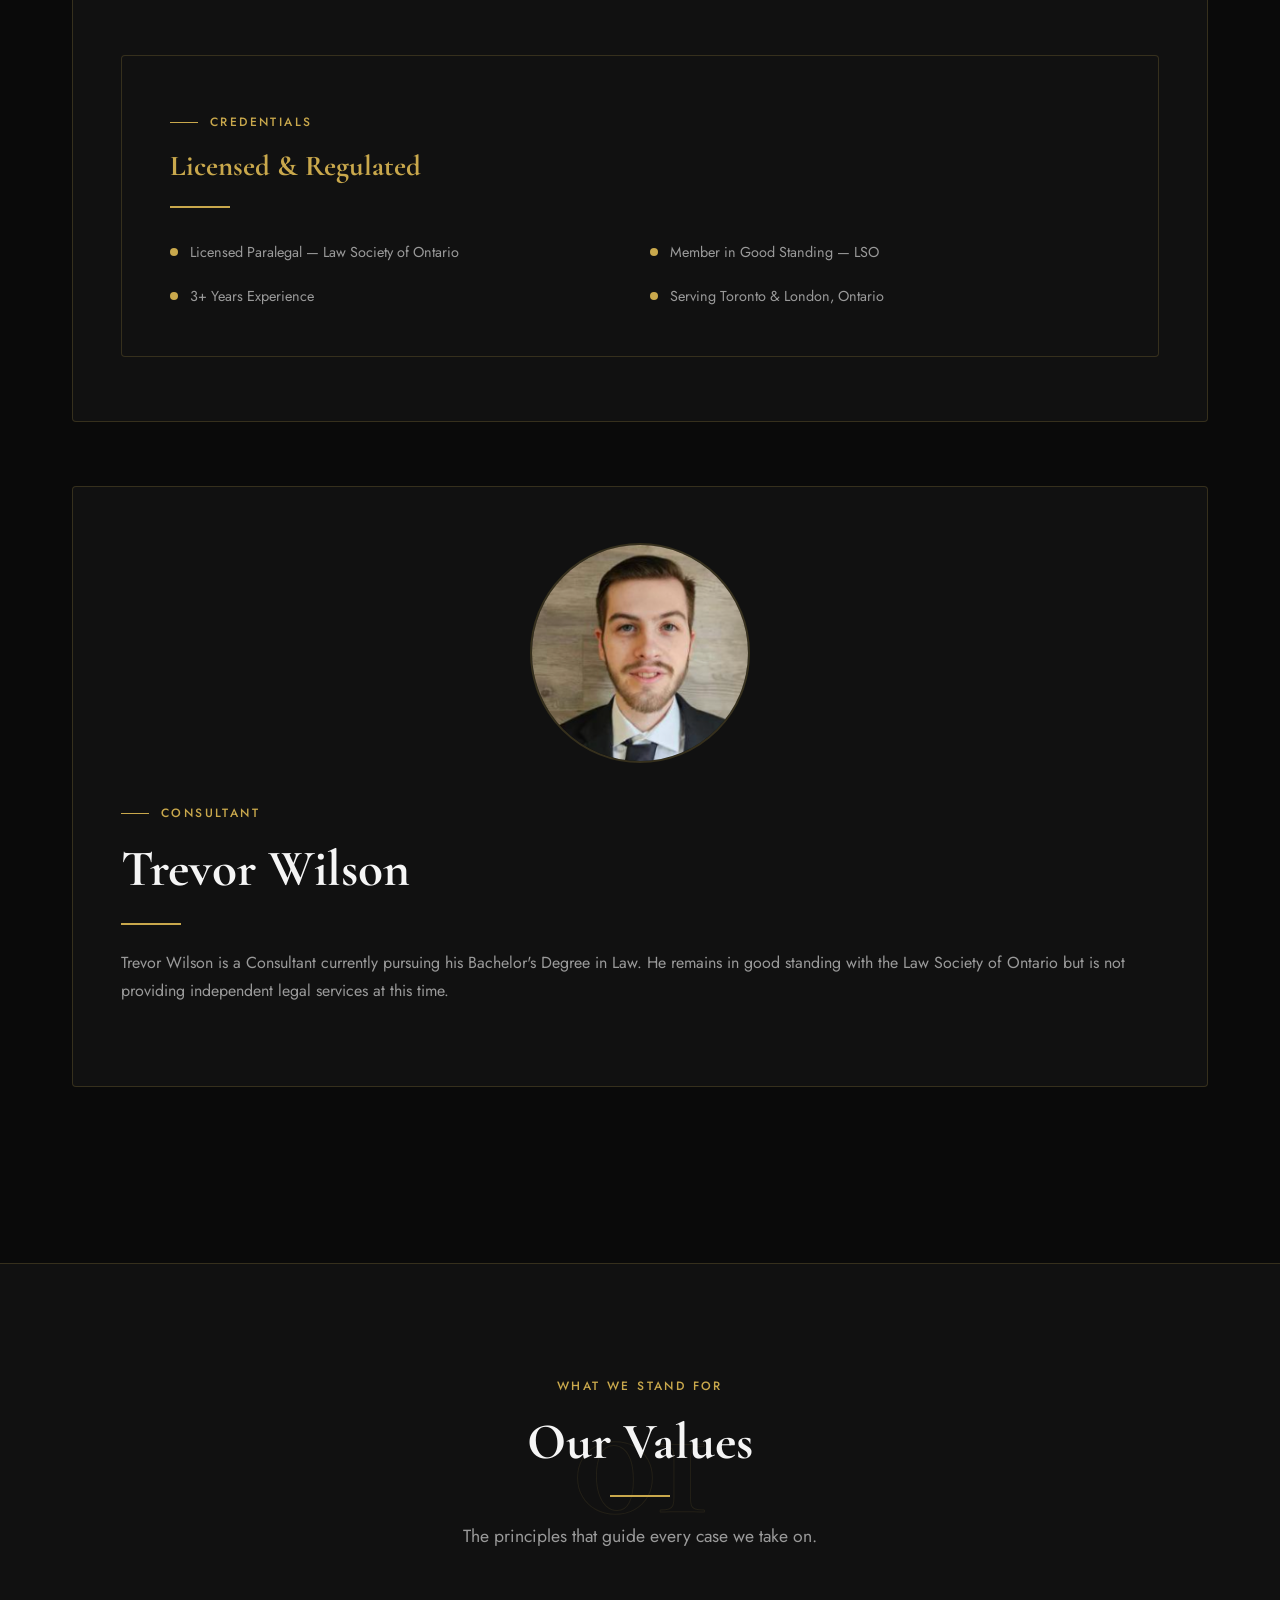
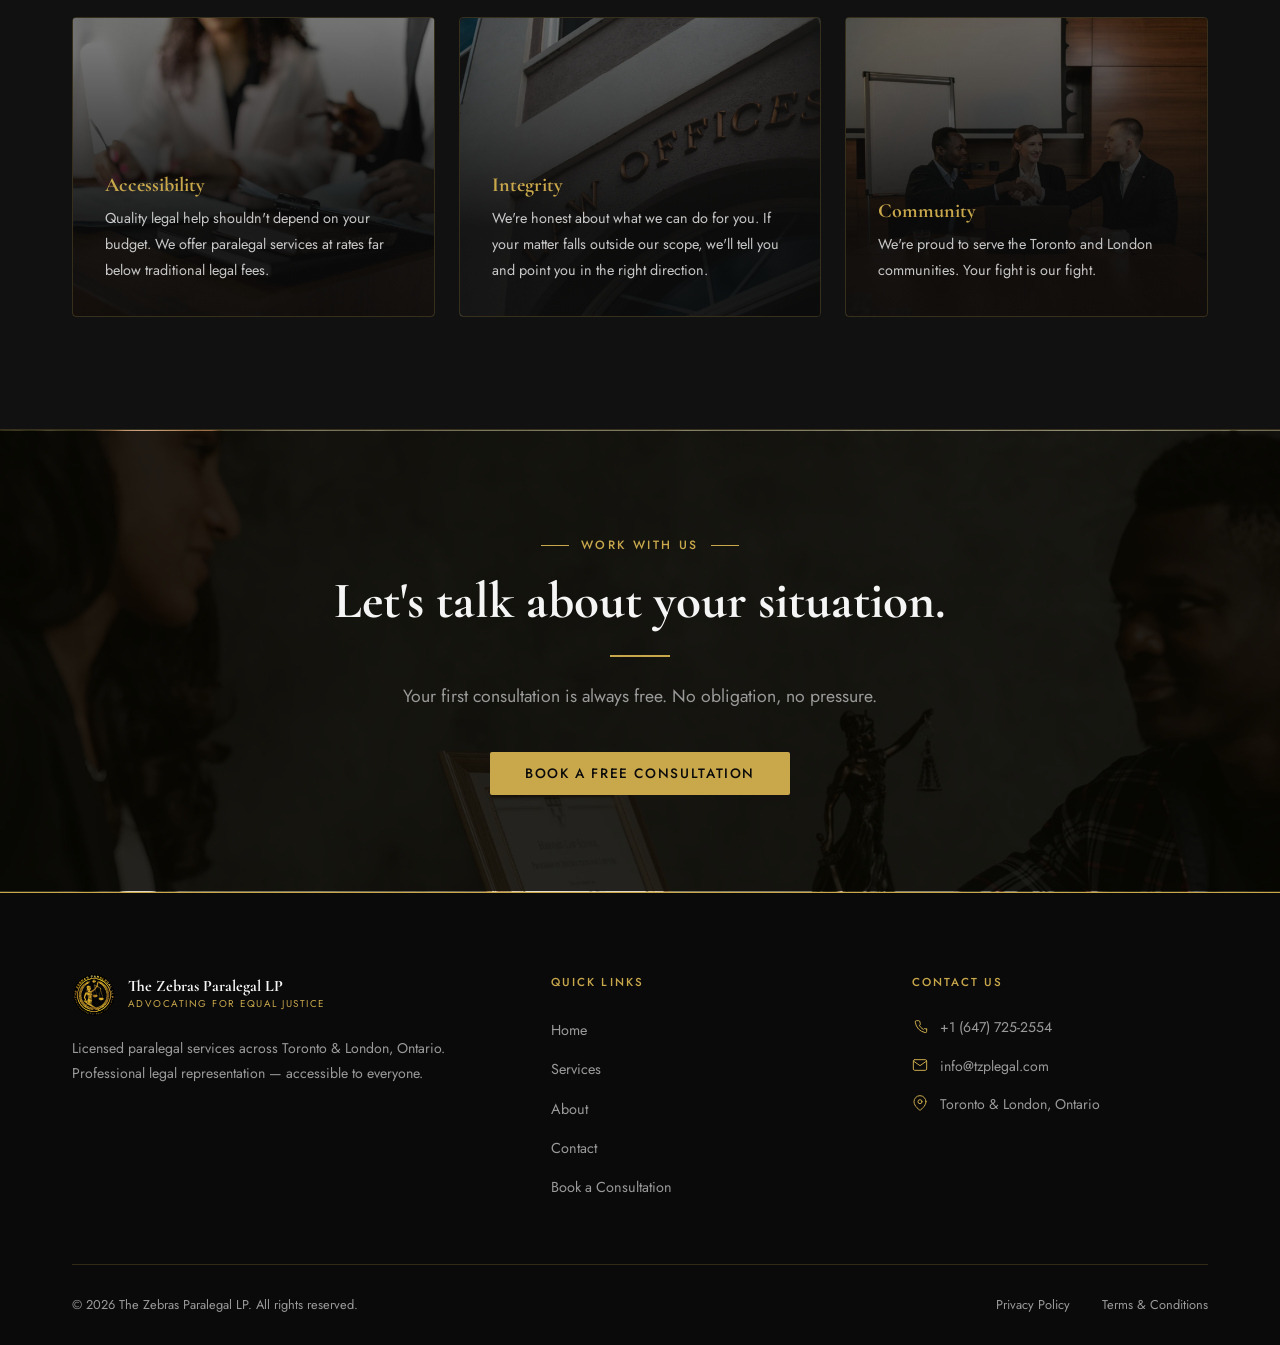
==== commit 256e2511: "Phase 3 — new photography, image optimisation, and homepage service card redesign - Replace all numb" ====
--- a/about.html
+++ b/about.html
@@ -144,7 +144,7 @@
       <div class="values-grid">
 
         <div class="photo-value-card fade-up">
-          <img src="images/2.webp" alt="Accessibility" style="position:absolute;inset:0;width:100%;height:100%;object-fit:cover;z-index:0;" />
+          <img src="images/law-consultation.webp" alt="Accessibility" style="position:absolute;inset:0;width:100%;height:100%;object-fit:cover;z-index:0;" />
           <div class="photo-value-card-content">
             <h3>Accessibility</h3>
             <p>Quality legal help shouldn't depend on your budget. We offer paralegal services at rates far below traditional legal fees.</p>
@@ -152,7 +152,7 @@
         </div>
 
         <div class="photo-value-card fade-up">
-          <img src="images/14.webp" alt="Integrity" style="position:absolute;inset:0;width:100%;height:100%;object-fit:cover;z-index:0;" />
+          <img src="images/law-offices-sign.webp" alt="Integrity" style="position:absolute;inset:0;width:100%;height:100%;object-fit:cover;z-index:0;" />
           <div class="photo-value-card-content">
             <h3>Integrity</h3>
             <p>We're honest about what we can do for you. If your matter falls outside our scope, we'll tell you and point you in the right direction.</p>
@@ -160,7 +160,7 @@
         </div>
 
         <div class="photo-value-card fade-up">
-          <img src="images/16.webp" alt="Community" style="position:absolute;inset:0;width:100%;height:100%;object-fit:cover;z-index:0;" />
+          <img src="images/handshake.webp" alt="Community" style="position:absolute;inset:0;width:100%;height:100%;object-fit:cover;z-index:0;" />
           <div class="photo-value-card-content">
             <h3>Community</h3>
             <p>We're proud to serve the Toronto and London communities. Your fight is our fight.</p>
@@ -174,7 +174,7 @@
   <!-- ============================================================
        CTA BANNER
   ============================================================ -->
-  <section class="cta-banner cta-banner-photo" style="background-image: url('images/13.webp');">
+  <section class="cta-banner cta-banner-photo" style="background-image: url('images/client-meeting.webp'); background-position: center 20%;">
     <div class="container">
       <div class="fade-up">
         <span class="section-label section-label--centered">Work With Us</span>
@@ -242,14 +242,10 @@
 
   <!-- Sticky mobile CTA -->
   <div class="sticky-cta">
-    <div class="sticky-cta-text">
-      <strong>Free Consultation</strong>
-      No obligation, no pressure
-    </div>
-    <div class="sticky-cta-btns">
-      <a href="tel:+16477252554" class="btn btn-outline-gold">Call Now</a>
-      <a href="contact.html" class="btn btn-gold">Book Online</a>
-    </div>
+    <a href="tel:+16477252554" class="sticky-cta-call" aria-label="Call us">
+      <svg viewBox="0 0 24 24"><path d="M22 16.92v3a2 2 0 0 1-2.18 2A19.79 19.79 0 0 1 4.82 6.18a2 2 0 0 1 1.95-2.18h3a2 2 0 0 1 2 1.72c.127.96.361 1.903.7 2.81a2 2 0 0 1-.45 2.11L10.91 11a16 16 0 0 0 6.1 6.1l.65-.65a2 2 0 0 1 2.11-.45c.907.339 1.85.573 2.81.7A2 2 0 0 1 22 16.92z"/></svg>
+    </a>
+    <a href="contact.html" class="btn btn-gold sticky-cta-book">Book a Free Consultation</a>
   </div>
 
   <script src="script.js"></script>
--- a/styles.css
+++ b/styles.css
@@ -575,46 +575,6 @@
   max-width: 560px;
 }
 
-/* ============================================
-   TRUST BAR
-   ============================================ */
-.trust-bar {
-  border-top: 1px solid var(--border);
-  border-bottom: 1px solid var(--border);
-  background: var(--bg-secondary);
-  padding: 2rem 0;
-}
-
-.trust-bar-inner {
-  display: grid;
-  grid-template-columns: repeat(4, 1fr);
-  gap: 1rem;
-  text-align: center;
-}
-
-.trust-item {
-  padding: 0.5rem 1rem;
-}
-
-.trust-item + .trust-item {
-  border-left: 1px solid var(--border);
-}
-
-.trust-item-label {
-  font-family: var(--font-display);
-  font-size: 1.1rem;
-  font-weight: 700;
-  color: var(--gold);
-  display: block;
-  margin-bottom: 0.25rem;
-}
-
-.trust-item-desc {
-  font-size: 0.78rem;
-  letter-spacing: 0.08em;
-  text-transform: uppercase;
-  color: var(--muted);
-}
 
 /* ============================================
    SERVICES PREVIEW
@@ -1574,7 +1534,7 @@
    STATS SECTION
    ============================================ */
 .stats-section {
-  padding: 5rem 0;
+  padding: 3rem 0;
   border-top: 1px solid var(--border);
   border-bottom: 1px solid var(--border);
   background: var(--bg-secondary);
@@ -1588,7 +1548,7 @@
 }
 
 .stat-item {
-  padding: 1.5rem 1rem;
+  padding: 0.75rem 1rem;
   position: relative;
 }
 
@@ -1605,7 +1565,7 @@
 .stat-number {
   display: block;
   font-family: var(--font-display);
-  font-size: clamp(2.8rem, 5vw, 4rem);
+  font-size: clamp(2.2rem, 4vw, 3rem);
   font-weight: 700;
   color: var(--gold);
   line-height: 1;
@@ -1718,21 +1678,42 @@
   background: var(--bg-secondary);
   border-top: 1px solid var(--border);
   padding: 0.75rem 1rem;
+  padding-bottom: calc(0.75rem + env(safe-area-inset-bottom));
   flex-direction: row;
   align-items: center;
-  box-shadow: 0 -4px 20px rgba(0,0,0,0.5);
-}
-
-.sticky-cta-btns {
-  display: flex;
   gap: 0.75rem;
-  width: 100%;
-}
-
-.sticky-cta .btn {
+  box-shadow: 0 -4px 24px rgba(0,0,0,0.6);
+}
+
+.sticky-cta-call {
+  display: flex;
+  align-items: center;
+  justify-content: center;
+  min-width: 48px;
+  height: 48px;
+  border: 1px solid var(--border);
+  border-radius: 4px;
+  color: var(--gold);
+  transition: border-color 0.2s, background 0.2s;
+}
+
+.sticky-cta-call:hover { background: rgba(201,168,76,0.08); border-color: var(--gold); }
+
+.sticky-cta-call svg {
+  width: 20px;
+  height: 20px;
+  stroke: currentColor;
+  fill: none;
+  stroke-width: 2;
+  stroke-linecap: round;
+  stroke-linejoin: round;
+}
+
+.sticky-cta-book {
   flex: 1;
-  padding: 0.72rem 0.5rem;
-  font-size: 0.75rem;
+  min-height: 48px;
+  font-size: 0.88rem;
+  text-align: center;
 }
 
 @media (max-width: 768px) {
@@ -1742,7 +1723,7 @@
 
   /* Push footer up so it's not hidden behind sticky bar */
   body {
-    padding-bottom: 58px;
+    padding-bottom: 72px;
   }
 }
 
@@ -1784,24 +1765,9 @@
   .nav-logo-text { display: none; }
 
   /* Hero */
-  .hero-logo { height: 56px; }
+  .hero-logo { display: none; }
   .hero-btns { flex-direction: column; }
   .hero-btns .btn { width: 100%; text-align: center; }
-
-  /* Trust bar */
-  .trust-bar-inner {
-    grid-template-columns: repeat(2, 1fr);
-    gap: 0;
-  }
-  .trust-item + .trust-item {
-    border-left: none;
-  }
-  .trust-item:nth-child(odd) {
-    border-right: 1px solid var(--border);
-  }
-  .trust-item:nth-child(n+3) {
-    border-top: 1px solid var(--border);
-  }
 
   /* Stats */
   .stats-grid { grid-template-columns: repeat(2, 1fr); }
@@ -1868,6 +1834,308 @@
   .marquee-track { gap: 1.5rem; }
 
   /* Sticky CTA — ensure 44px minimum tap target height */
-  .sticky-cta { padding: 0.6rem 1rem; }
-  .sticky-cta .btn { min-height: 44px; font-size: 0.78rem; }
-}
+  .sticky-cta { padding: 0.6rem 0.75rem; padding-bottom: calc(0.6rem + env(safe-area-inset-bottom)); }
+  .sticky-cta .btn { min-height: 44px; font-size: 0.76rem; }
+}
+
+/* ============================================
+   Layout Overhaul - Phase 2
+   ============================================ */
+
+/* --- Homepage hero: photo background --- */
+.hero-home.hero-photo-bg {
+  background-image: url('images/13.webp');
+  background-size: cover;
+  background-position: center 20%;
+  background-repeat: no-repeat;
+}
+.hero-home.hero-photo-bg::before {
+  background-image: none;
+  background: linear-gradient(to bottom, rgba(10,10,10,0.82) 0%, rgba(10,10,10,0.45) 25%, rgba(10,10,10,0.38) 55%, rgba(10,10,10,0.9) 100%);
+}
+
+/* --- Inner page photo heroes --- */
+.page-hero.page-hero-photo {
+  min-height: 60vh;
+  display: flex;
+  align-items: flex-end;
+  padding: 0;
+  background-size: cover;
+  background-repeat: no-repeat;
+  background-position: center;
+}
+.page-hero.page-hero-photo::before {
+  background-image: none;
+  background: linear-gradient(to bottom, rgba(10,10,10,0.82) 0%, rgba(10,10,10,0.45) 20%, rgba(10,10,10,0.8) 100%);
+}
+.page-hero.page-hero-photo .page-hero-content {
+  padding: 7rem 0 4rem;
+}
+.page-hero-about.page-hero-photo {
+  background-image: url('images/courtroom1.webp');
+  background-position: center 35%;
+}
+.page-hero-services.page-hero-photo {
+  background-image: url('images/law-books.webp');
+  background-position: center 60%;
+}
+.page-hero-contact.page-hero-photo {
+  background-image: url('images/law-office-dark.webp');
+  background-position: center 35%;
+}
+
+/* --- Homepage photo service cards --- */
+.photo-service-card {
+  display: flex;
+  flex-direction: column;
+  border-radius: 4px;
+  overflow: hidden;
+  border: 1px solid rgba(201,168,76,0.15);
+  background: var(--bg-secondary);
+  transition: border-color 0.3s ease, box-shadow 0.3s ease, transform 0.3s ease;
+  cursor: default;
+}
+.photo-service-card-img {
+  aspect-ratio: 4/3;
+  overflow: hidden;
+}
+.photo-service-card img {
+  width: 100%;
+  height: 100%;
+  object-fit: cover;
+  object-position: center;
+  display: block;
+  transition: transform 0.6s ease;
+}
+.photo-service-card:hover {
+  border-color: var(--gold);
+  box-shadow: 0 0 28px rgba(201,168,76,0.2);
+  transform: translateY(-3px);
+}
+.photo-service-card:hover img { transform: scale(1.05); }
+.photo-service-card-content {
+  padding: 1.5rem 1.75rem 2rem;
+  flex: 1;
+}
+.photo-service-card-content h3 {
+  font-size: 1.1rem;
+  color: var(--white);
+  margin-bottom: 0.5rem;
+  line-height: 1.3;
+}
+.photo-service-card-content p {
+  font-size: 0.88rem;
+  color: var(--muted);
+  line-height: 1.65;
+}
+
+/* --- Why Choose Us: photo panel --- */
+.why-photo-img {
+  width: 100%;
+  height: 100%;
+  object-fit: cover;
+  object-position: center;
+  display: block;
+}
+
+/* --- Meet Our Team — homepage --- */
+.team-grid {
+  display: grid;
+  grid-template-columns: repeat(2, 1fr);
+  gap: 2rem;
+  margin-bottom: 2.5rem;
+}
+.team-card {
+  background: var(--bg-secondary);
+  border: 1px solid var(--border);
+  border-radius: 4px;
+  overflow: hidden;
+  transition: border-color 0.3s ease, transform 0.3s ease, box-shadow 0.3s ease;
+}
+.team-card:hover {
+  border-color: var(--gold);
+  transform: translateY(-3px);
+  box-shadow: 0 8px 32px rgba(201,168,76,0.12);
+}
+.team-card-photo {
+  width: 100%;
+  aspect-ratio: 1/1;
+  object-fit: cover;
+  object-position: center top;
+  display: block;
+}
+.team-card-body { padding: 1.75rem 2rem 2rem; }
+.team-card-body h3 { font-size: 1.4rem; color: var(--white); margin-bottom: 0.2rem; }
+.team-card-title {
+  font-size: 0.7rem;
+  font-weight: 500;
+  letter-spacing: 0.18em;
+  text-transform: uppercase;
+  color: var(--gold);
+  display: block;
+  margin-bottom: 0.85rem;
+}
+.team-card-body p { font-size: 0.92rem; color: var(--muted); margin-bottom: 1.25rem; line-height: 1.75; }
+.team-section-cta { text-align: center; }
+
+/* --- CTA banner: photo background --- */
+.cta-banner.cta-banner-photo {
+  background-size: cover;
+  background-position: center;
+  background-repeat: no-repeat;
+  position: relative;
+}
+.cta-banner.cta-banner-photo::before {
+  content: '';
+  position: absolute;
+  inset: 0;
+  background: rgba(8,6,2,0.87);
+  pointer-events: none;
+  z-index: 0;
+}
+.cta-banner.cta-banner-photo .container { position: relative; z-index: 1; }
+
+/* --- About: team profile avatar card --- */
+.team-profile-split {
+  border: 1px solid var(--border);
+  border-radius: 4px;
+  background: var(--bg-secondary);
+  padding: 3.5rem 3rem 4rem;
+  margin-bottom: 4rem;
+}
+.team-profile-photo-wrap {
+  width: 220px;
+  height: 220px;
+  border-radius: 50%;
+  overflow: hidden;
+  border: 2px solid var(--border);
+  margin: 0 auto 2rem;
+}
+.team-profile-photo-wrap img {
+  width: 100%;
+  height: 100%;
+  object-fit: cover;
+  object-position: center;
+  transform: scale(2);
+  transform-origin: center 30%;
+  display: block;
+}
+.team-profile-text h2 { margin-bottom: 0.2rem; }
+.team-profile-text p { margin-bottom: 1rem; }
+.team-profile-split:not(.reverse) .team-profile-photo-wrap img { transform: scale(1.8); transform-origin: center 48%; }
+
+/* --- About: photo value cards --- */
+.photo-value-card {
+  position: relative;
+  overflow: hidden;
+  border-radius: 4px;
+  border: 1px solid var(--border);
+  min-height: 300px;
+  display: flex;
+  align-items: flex-end;
+  isolation: isolate;
+  transition: border-color 0.3s ease, transform 0.3s ease;
+}
+.photo-value-card:hover { border-color: var(--gold); transform: translateY(-3px); }
+.photo-value-card img {
+  position: absolute;
+  inset: 0;
+  width: 100%;
+  height: 100%;
+  object-fit: cover;
+  object-position: center;
+  z-index: 0;
+}
+.photo-value-card::after {
+  content: '';
+  position: absolute;
+  inset: 0;
+  background: linear-gradient(to top, rgba(10,10,10,0.93) 30%, rgba(10,10,10,0.5) 100%);
+  z-index: 1;
+}
+.photo-value-card-content { position: relative; z-index: 2; padding: 2rem; }
+.photo-value-card-content h3 { color: var(--gold); font-size: 1.25rem; margin-bottom: 0.6rem; }
+.photo-value-card-content p { font-size: 0.9rem; color: rgba(245,245,245,0.8); margin: 0; }
+
+/* --- Services: photo card grid --- */
+.services-photo-grid {
+  display: grid;
+  grid-template-columns: repeat(2, 1fr);
+  gap: 1.5rem;
+  margin-bottom: 3rem;
+}
+.photo-service-card-full {
+  position: relative;
+  overflow: hidden;
+  border-radius: 4px;
+  border: 1px solid var(--border);
+  min-height: 280px;
+  isolation: isolate;
+  transition: border-color 0.3s ease, box-shadow 0.3s ease, transform 0.3s ease;
+  cursor: default;
+}
+.photo-service-card-full.featured {
+  grid-column: 1 / -1;
+  min-height: 320px;
+}
+.photo-service-card-full img {
+  position: absolute;
+  inset: 0;
+  width: 100%;
+  height: 100%;
+  object-fit: cover;
+  object-position: center;
+  z-index: 0;
+  transition: transform 0.6s ease;
+}
+.photo-service-card-full::after {
+  content: '';
+  position: absolute;
+  inset: 0;
+  background: linear-gradient(to top, rgba(10,10,10,0.92) 25%, rgba(10,10,10,0.52) 100%);
+  z-index: 1;
+  transition: background 0.3s ease;
+}
+.photo-service-card-full:hover::after {
+  background: linear-gradient(to top, rgba(10,10,10,0.96) 25%, rgba(10,10,10,0.62) 100%);
+}
+.photo-service-card-full:hover {
+  border-color: var(--gold);
+  box-shadow: 0 0 32px rgba(201,168,76,0.15);
+  transform: translateY(-3px);
+}
+.photo-service-card-full:hover img { transform: scale(1.04); }
+.photo-service-card-full-content {
+  position: absolute;
+  inset: 0;
+  z-index: 2;
+  display: flex;
+  flex-direction: column;
+  justify-content: flex-end;
+  padding: 2.5rem 2.25rem;
+}
+.photo-service-card-full-content h3 { font-size: 1.3rem; color: var(--gold); margin-bottom: 0.65rem; }
+.photo-service-card-full-content p {
+  font-size: 0.88rem;
+  line-height: 1.75;
+  color: rgba(245,245,245,0.85);
+  margin-bottom: 1.25rem;
+}
+
+/* --- Contact section: photo background --- */
+.contact-photo-section {
+  background: var(--bg-secondary);
+  border-top: 1px solid var(--border);
+}
+
+/* --- Phase 2 responsive --- */
+@media (max-width: 768px) {
+  .photo-service-card-img { aspect-ratio: 16/9; }
+  .team-grid { grid-template-columns: 1fr; }
+  .team-profile-split { padding: 2.5rem 1.75rem 3rem; }
+  .team-profile-photo-wrap { width: 180px; height: 180px; }
+  .services-photo-grid { grid-template-columns: 1fr; }
+  .photo-service-card-full.featured { grid-column: auto; }
+  .page-hero.page-hero-photo { min-height: 45vh; }
+  .page-hero.page-hero-photo .page-hero-content { padding: 5.5rem 0 3rem; }
+}
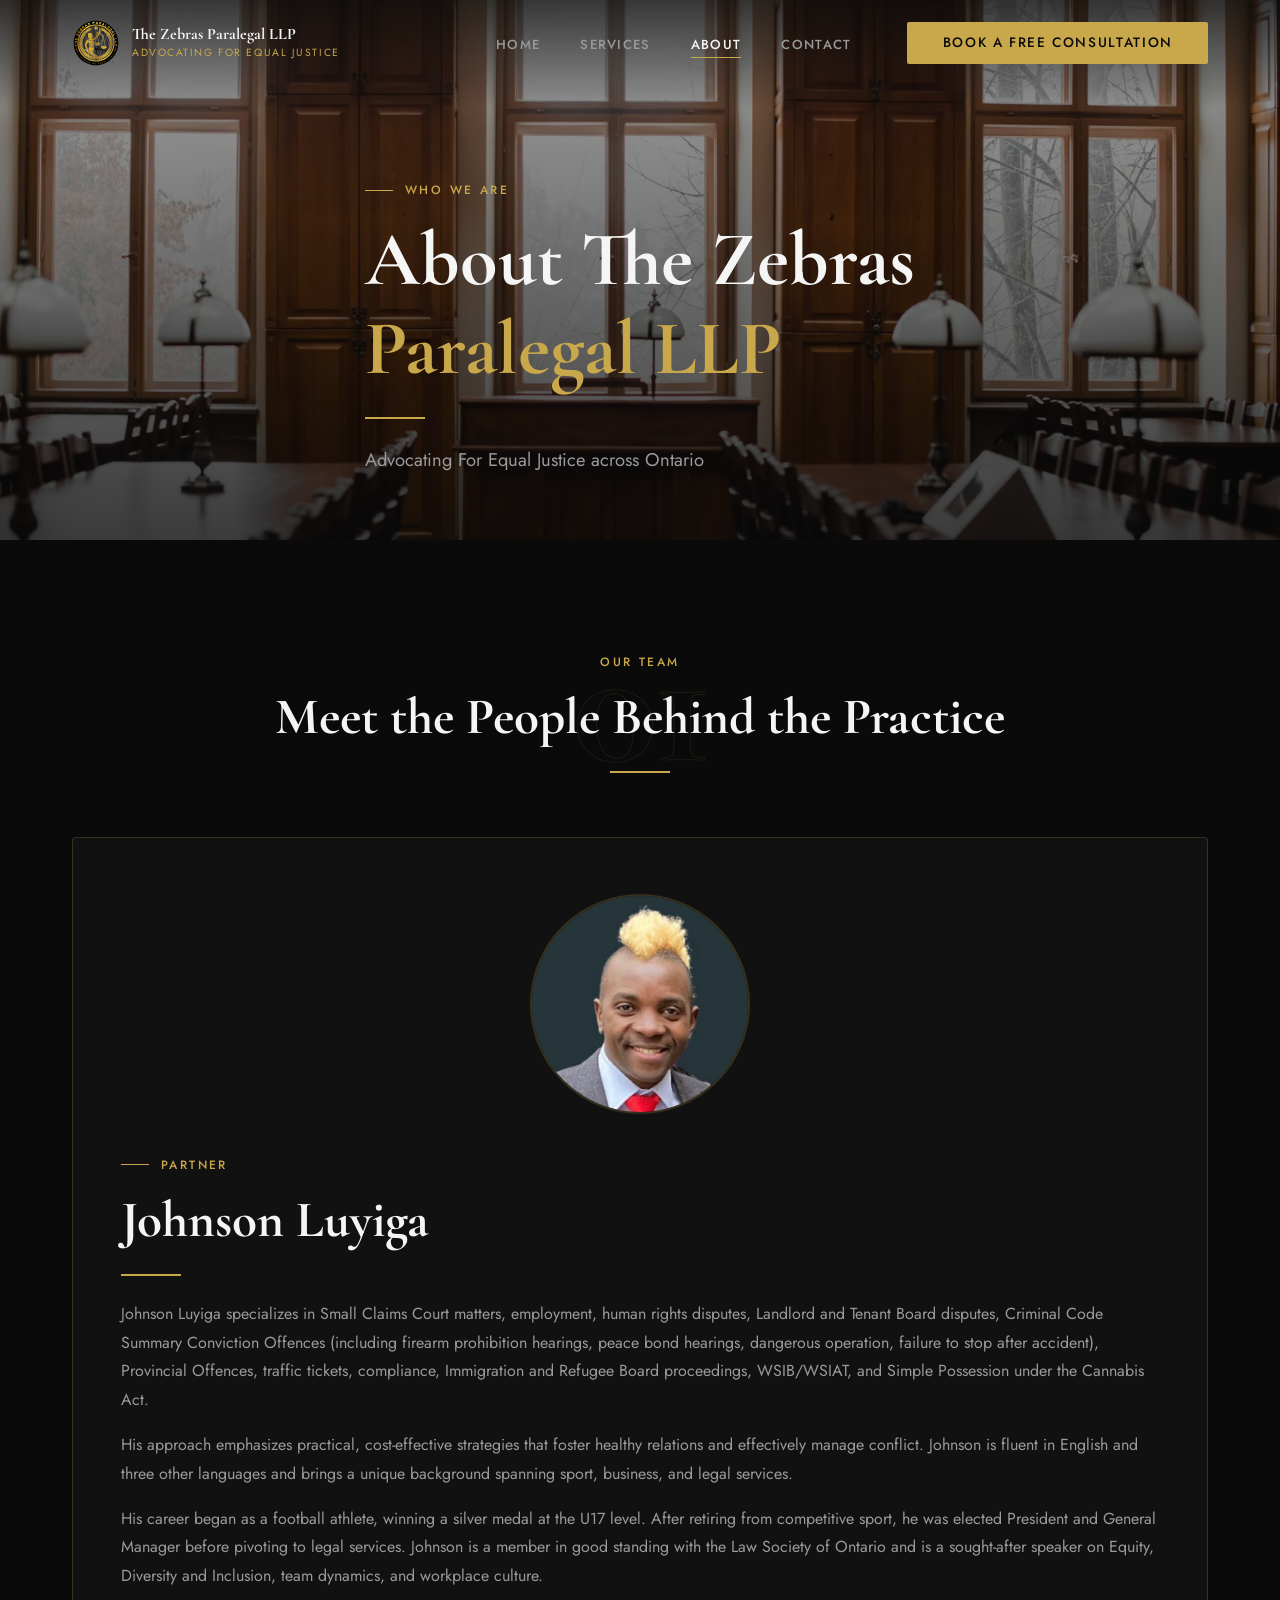
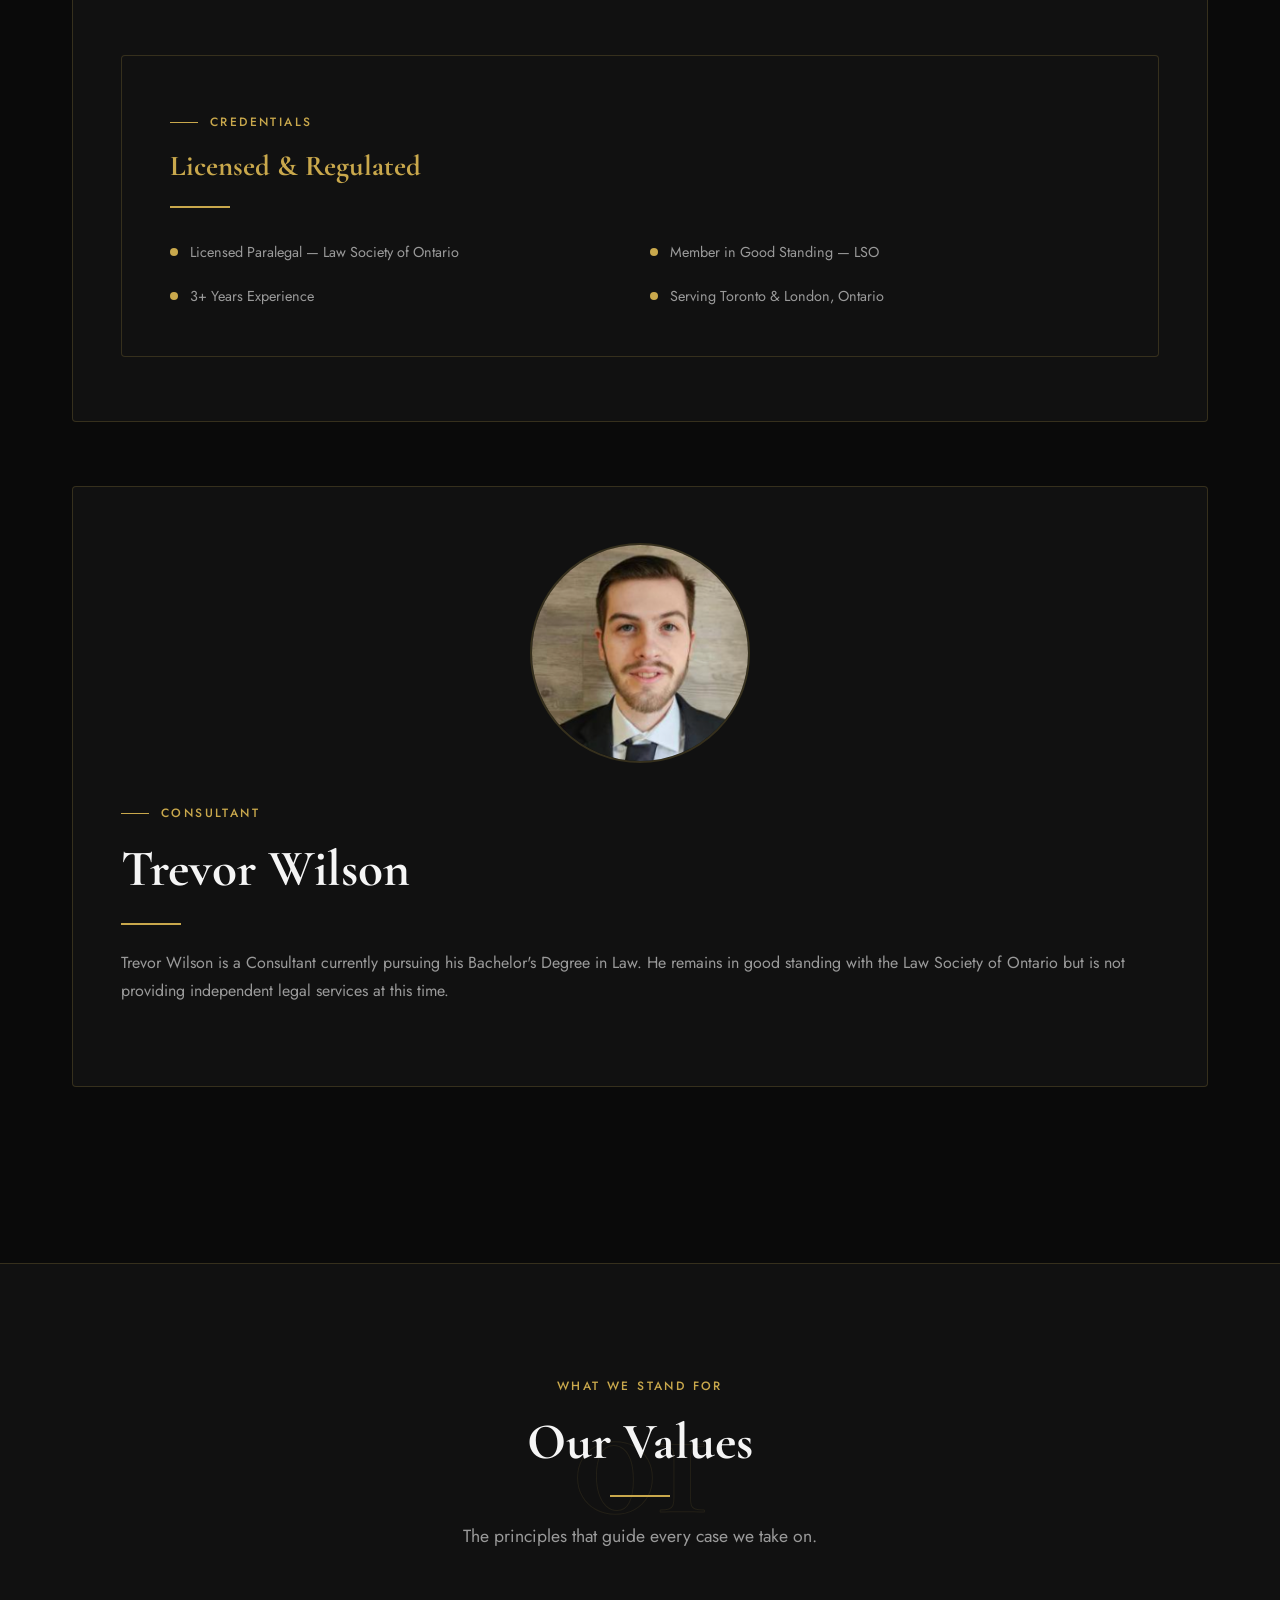
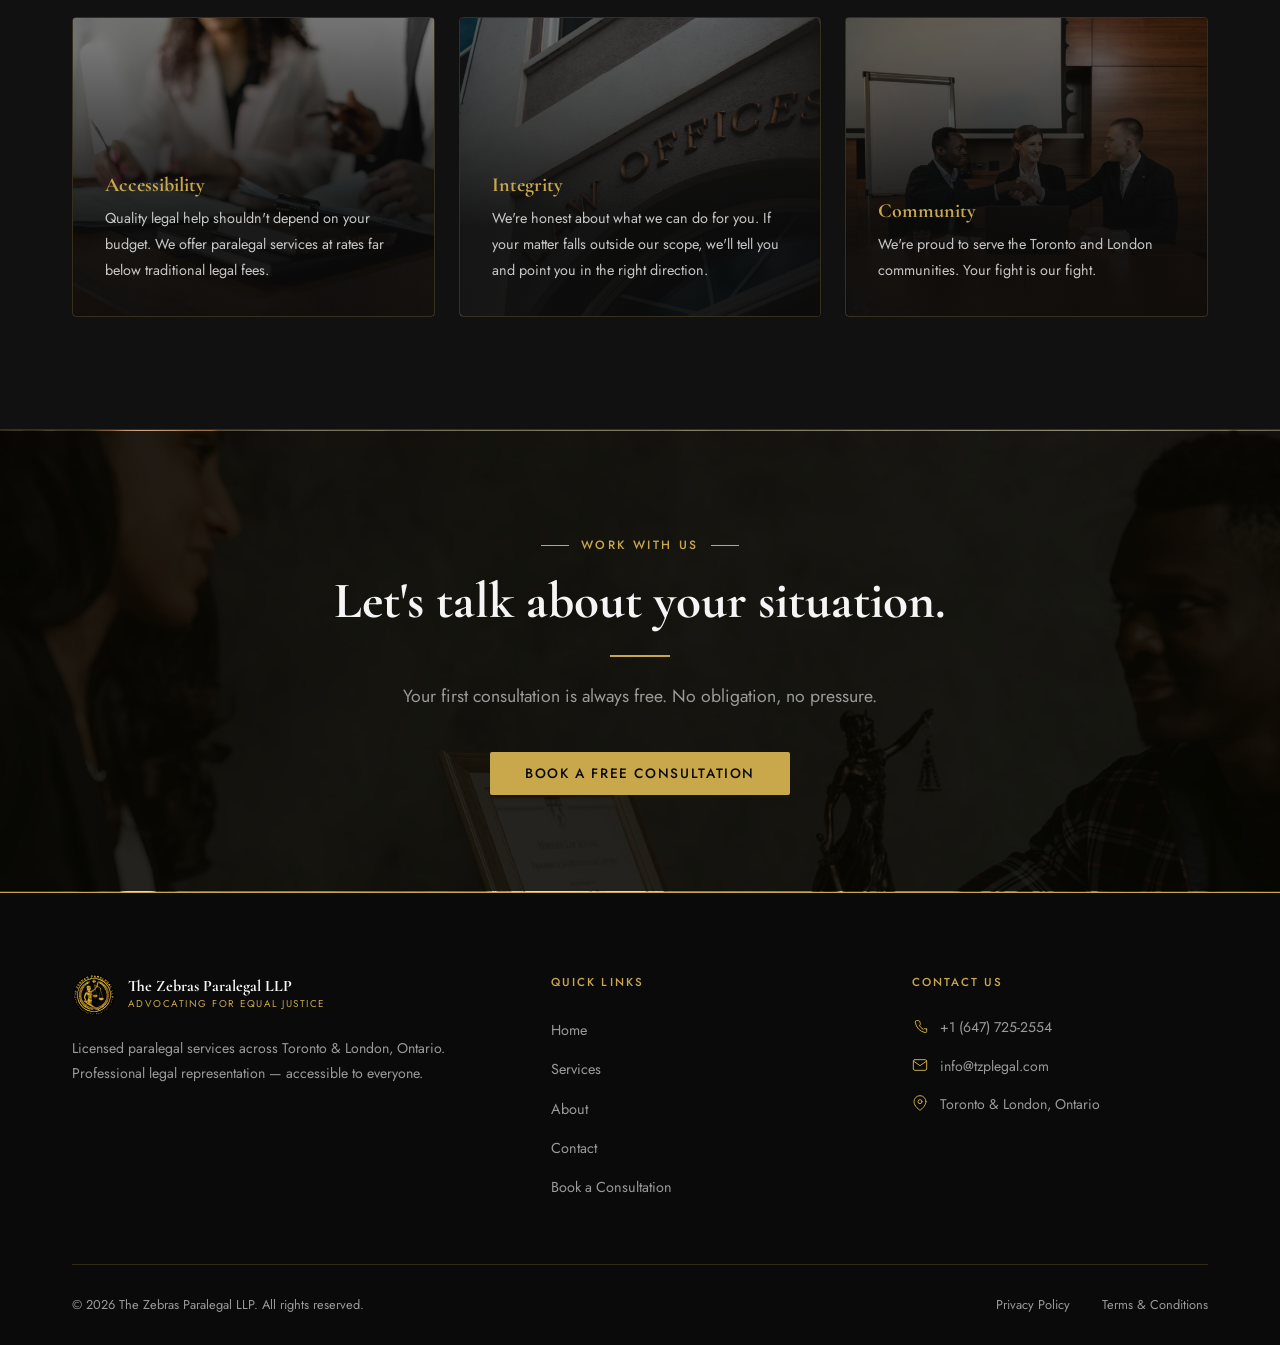
==== commit f0d6b066: "Content updates — LLP rebrand, office hours, copy fixes, and Johnson title - Rename LP → LLP sitewid" ====
--- a/about.html
+++ b/about.html
@@ -3,8 +3,8 @@
 <head>
   <meta charset="UTF-8" />
   <meta name="viewport" content="width=device-width, initial-scale=1.0" />
-  <title>About Our Licensed Ontario Paralegal | The Zebras Paralegal LP</title>
-  <meta name="description" content="The Zebras Paralegal LP — Licensed by the Law Society of Ontario. Affordable, accessible legal representation in Toronto &amp; London. Advocating For Equal Justice." />
+  <title>About Our Licensed Ontario Paralegal | The Zebras Paralegal LLP</title>
+  <meta name="description" content="The Zebras Paralegal LLP — Licensed by the Law Society of Ontario. Affordable, accessible legal representation in Toronto &amp; London. Advocating For Equal Justice." />
   <link rel="icon" type="image/svg+xml" href="images/z_new_2.svg" />
   <link rel="stylesheet" href="styles.css" />
   <link rel="preconnect" href="https://fonts.googleapis.com" />
@@ -20,9 +20,9 @@
     <div class="container">
       <div class="nav-inner">
         <a href="index.html" class="nav-logo">
-          <img src="images/z_new_2.svg" alt="The Zebras Paralegal LP logo" />
+          <img src="images/z_new_2.svg" alt="The Zebras Paralegal LLP logo" />
           <div class="nav-logo-text">
-            <span class="nav-logo-name">The Zebras Paralegal LP</span>
+            <span class="nav-logo-name">The Zebras Paralegal LLP</span>
             <span class="nav-logo-tag">Advocating For Equal Justice</span>
           </div>
         </a>
@@ -56,7 +56,7 @@
     <div class="container">
       <div class="page-hero-content fade-up">
         <span class="section-label">Who We Are</span>
-        <h1>About The Zebras<br /><span class="gold">Paralegal LP</span></h1>
+        <h1>About The Zebras<br /><span class="gold">Paralegal LLP</span></h1>
         <div class="gold-line"></div>
         <p>Advocating For Equal Justice across Ontario</p>
       </div>
@@ -77,10 +77,10 @@
       <!-- Johnson Luyiga -->
       <div class="team-profile-split fade-up">
         <div class="team-profile-photo-wrap">
-          <img src="images/johnson-luyiga.webp" alt="Johnson Luyiga — Paralegal" />
+          <img src="images/johnson-luyiga.webp" alt="Johnson Luyiga — Partner" />
         </div>
         <div class="team-profile-text">
-          <span class="section-label">Paralegal</span>
+          <span class="section-label">Partner</span>
           <h2>Johnson Luyiga</h2>
           <div class="gold-line"></div>
           <p>Johnson Luyiga specializes in Small Claims Court matters, employment, human rights disputes, Landlord and Tenant Board disputes, Criminal Code Summary Conviction Offences (including firearm prohibition hearings, peace bond hearings, dangerous operation, failure to stop after accident), Provincial Offences, traffic tickets, compliance, Immigration and Refugee Board proceedings, WSIB/WSIAT, and Simple Possession under the Cannabis Act.</p>
@@ -194,9 +194,9 @@
       <div class="footer-grid">
         <div>
           <div class="footer-logo">
-            <img src="images/z_new_2.svg" alt="The Zebras Paralegal LP" />
+            <img src="images/z_new_2.svg" alt="The Zebras Paralegal LLP" />
             <div>
-              <div class="footer-logo-name">The Zebras Paralegal LP</div>
+              <div class="footer-logo-name">The Zebras Paralegal LLP</div>
               <div class="footer-logo-tag">Advocating For Equal Justice</div>
             </div>
           </div>
@@ -231,7 +231,7 @@
         </div>
       </div>
       <div class="footer-bottom">
-        <span class="footer-copyright">&copy; 2026 The Zebras Paralegal LP. All rights reserved.</span>
+        <span class="footer-copyright">&copy; 2026 The Zebras Paralegal LLP. All rights reserved.</span>
         <div class="footer-legal">
           <a href="https://tzplegal.com/privacy-policy">Privacy Policy</a>
           <a href="https://tzplegal.com/terms-and-conditions">Terms &amp; Conditions</a>
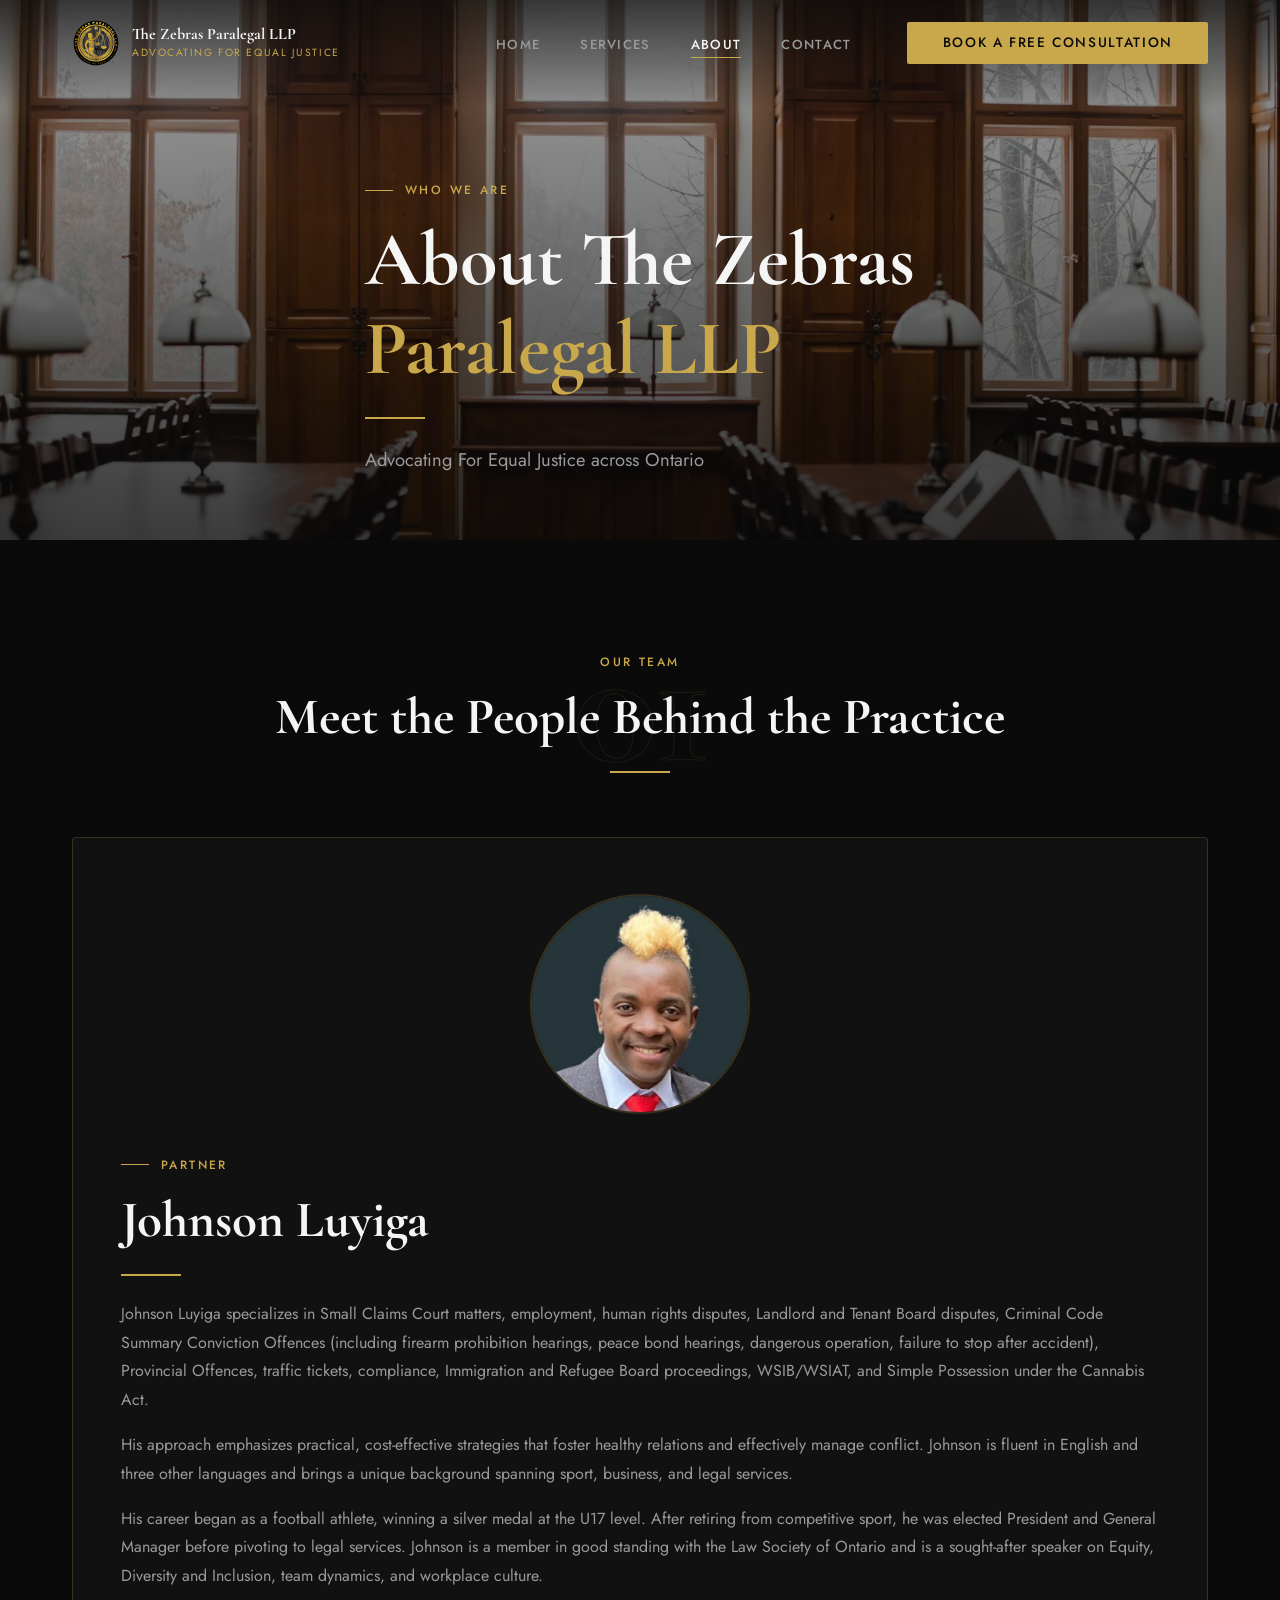
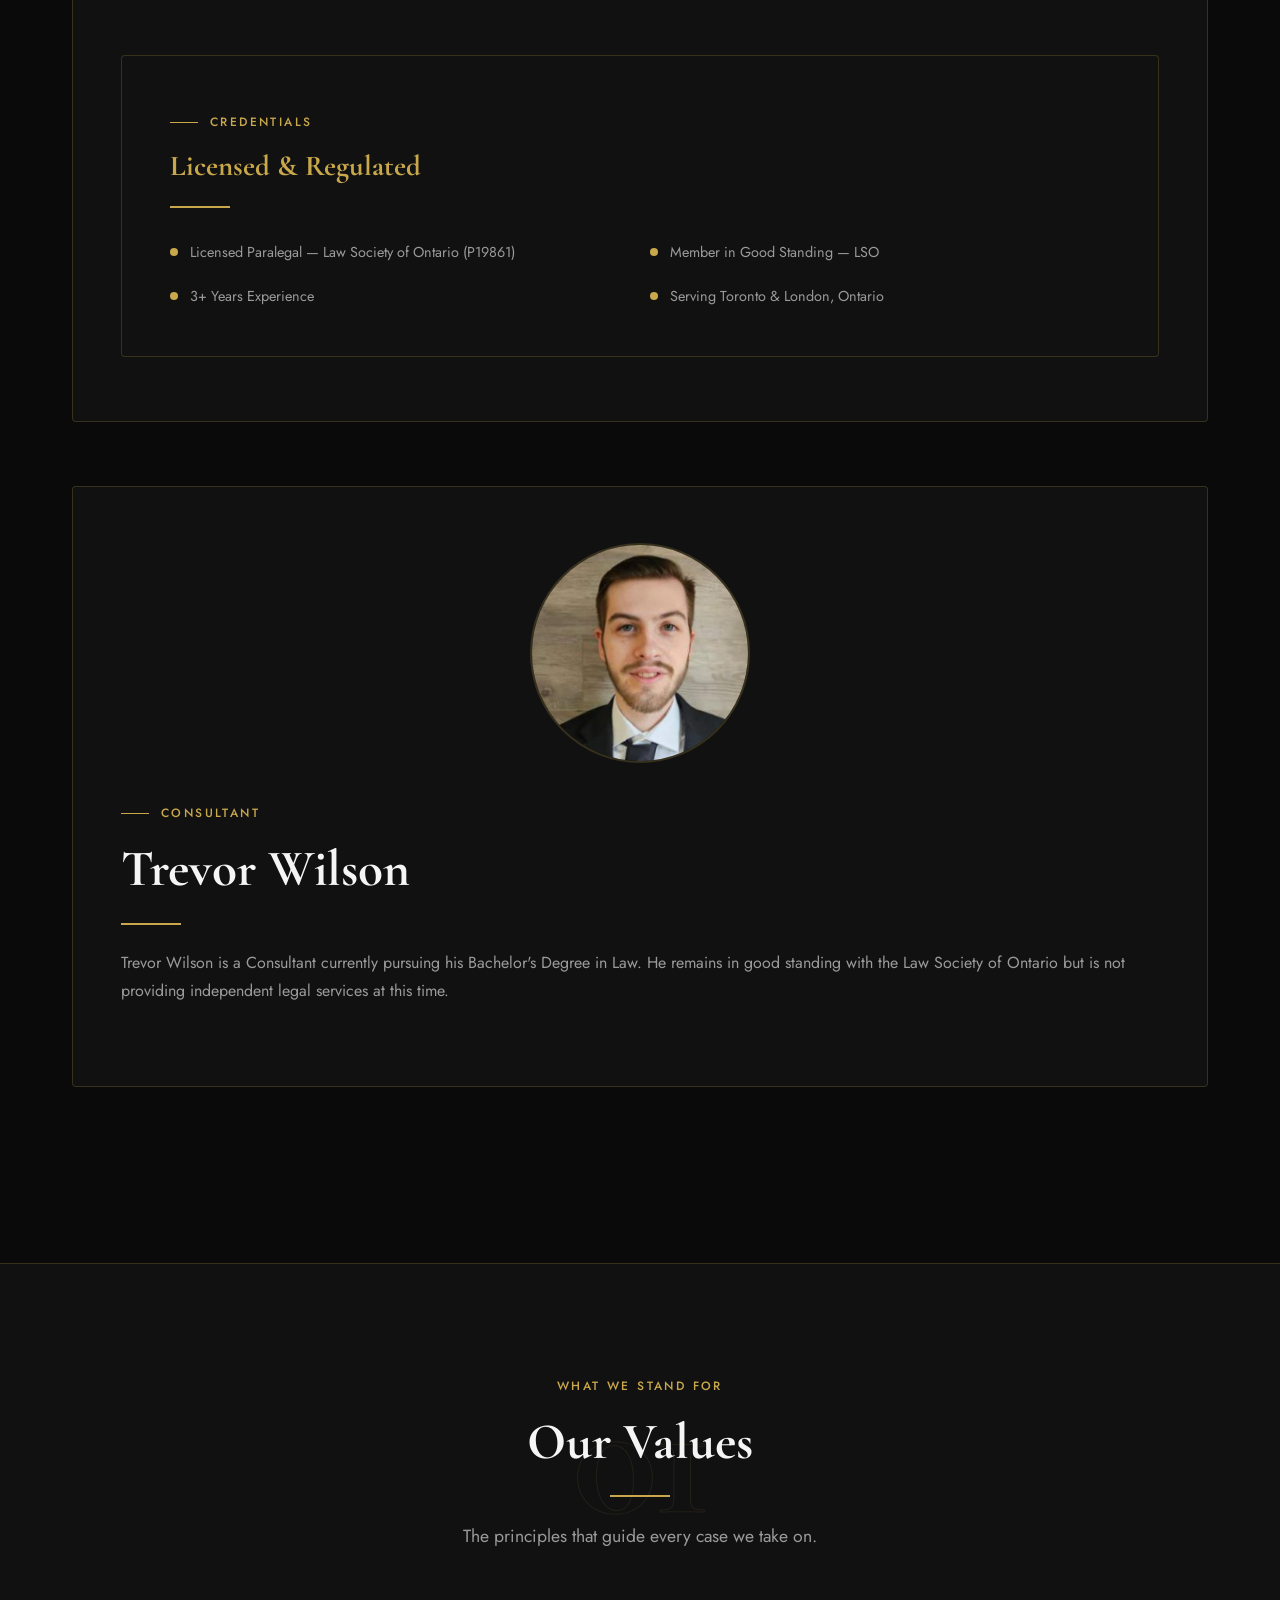
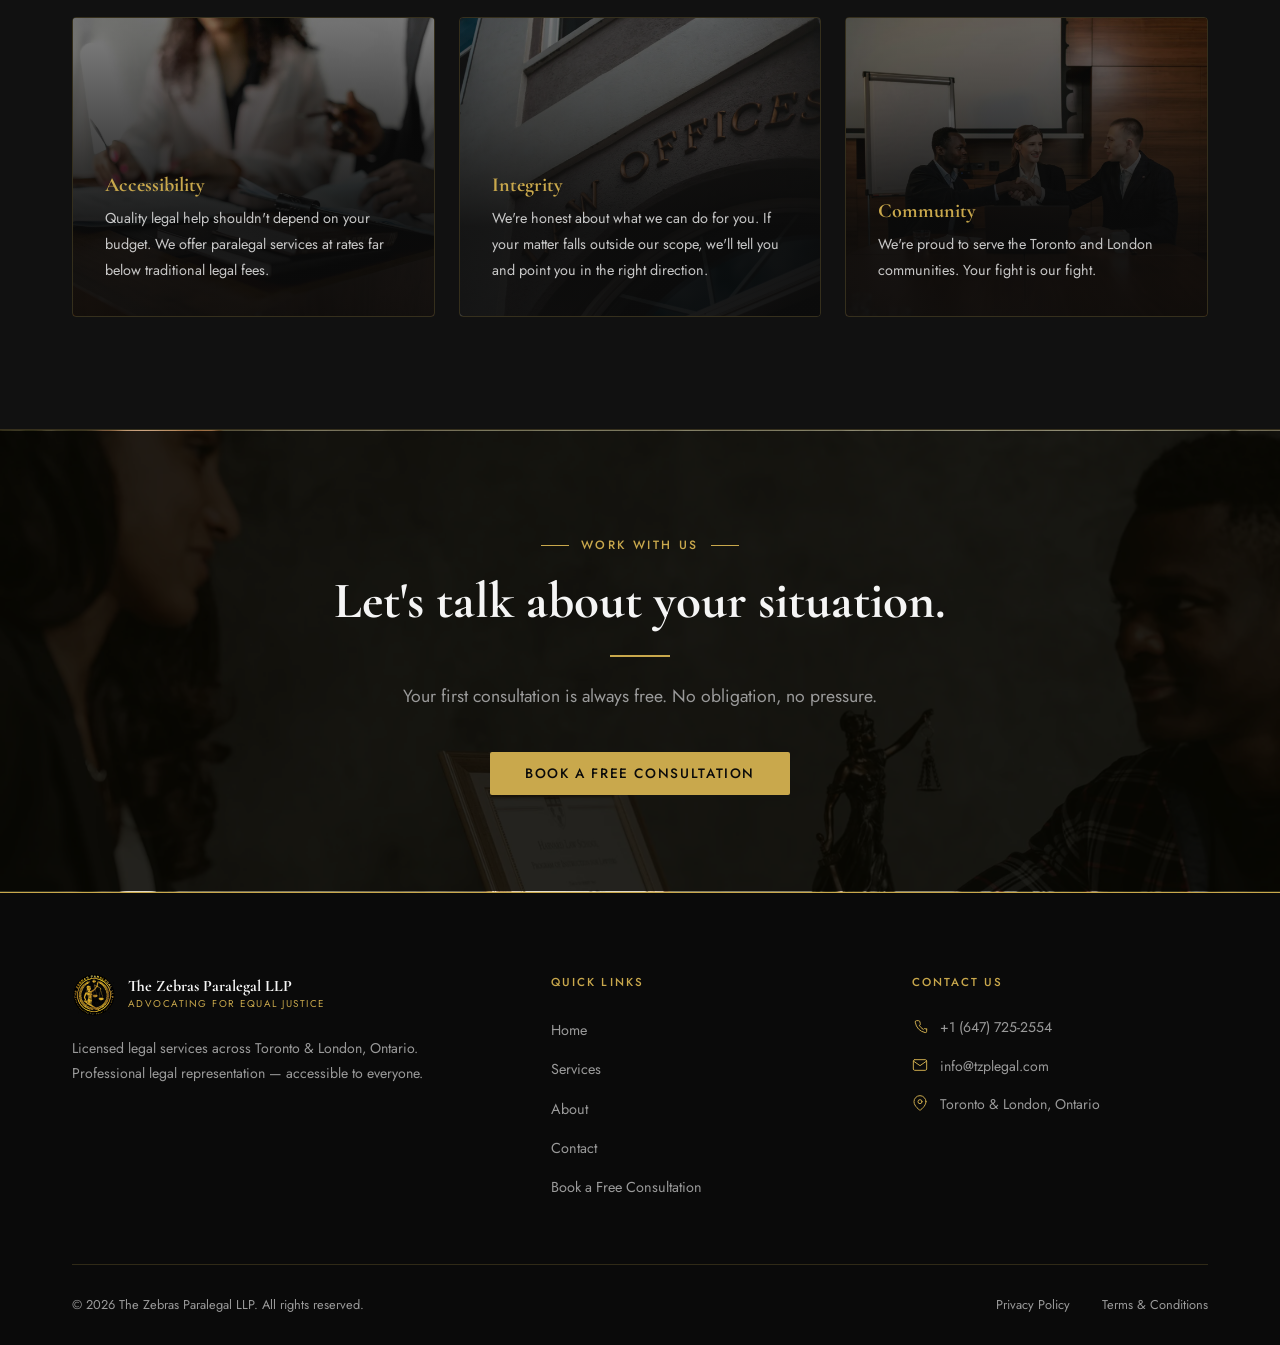
==== commit 675dd684: "Content updates, accessibility fixes, and CSS cleanup - LSO licence number P19861 added to about.htm" ====
--- a/about.html
+++ b/about.html
@@ -3,7 +3,7 @@
 <head>
   <meta charset="UTF-8" />
   <meta name="viewport" content="width=device-width, initial-scale=1.0" />
-  <title>About Our Licensed Ontario Paralegal | The Zebras Paralegal LLP</title>
+  <title>About The Zebras LLP | The Zebras Paralegal LLP</title>
   <meta name="description" content="The Zebras Paralegal LLP — Licensed by the Law Society of Ontario. Affordable, accessible legal representation in Toronto &amp; London. Advocating For Equal Justice." />
   <link rel="icon" type="image/svg+xml" href="images/z_new_2.svg" />
   <link rel="stylesheet" href="styles.css" />
@@ -93,8 +93,7 @@
             <div class="credentials-list">
               <div class="credential-item">
                 <span class="credential-dot"></span>
-                <!-- TODO: Replace with actual LSO licence number -->
-                <span>Licensed Paralegal — Law Society of Ontario</span>
+                <span>Licensed Paralegal — Law Society of Ontario (P19861)</span>
               </div>
               <div class="credential-item">
                 <span class="credential-dot"></span>
@@ -200,7 +199,7 @@
               <div class="footer-logo-tag">Advocating For Equal Justice</div>
             </div>
           </div>
-          <p class="footer-desc">Licensed paralegal services across Toronto &amp; London, Ontario. Professional legal representation — accessible to everyone.</p>
+          <p class="footer-desc">Licensed legal services across Toronto &amp; London, Ontario. Professional legal representation — accessible to everyone.</p>
         </div>
         <div>
           <div class="footer-col-title">Quick Links</div>
@@ -209,7 +208,7 @@
             <li><a href="services.html">Services</a></li>
             <li><a href="about.html">About</a></li>
             <li><a href="contact.html">Contact</a></li>
-            <li><a href="contact.html">Book a Consultation</a></li>
+            <li><a href="contact.html">Book a Free Consultation</a></li>
           </ul>
         </div>
         <div>
@@ -233,6 +232,7 @@
       <div class="footer-bottom">
         <span class="footer-copyright">&copy; 2026 The Zebras Paralegal LLP. All rights reserved.</span>
         <div class="footer-legal">
+          <!-- TODO: Build privacy policy and terms pages -->
           <a href="https://tzplegal.com/privacy-policy">Privacy Policy</a>
           <a href="https://tzplegal.com/terms-and-conditions">Terms &amp; Conditions</a>
         </div>
--- a/styles.css
+++ b/styles.css
@@ -586,74 +586,6 @@
   margin-bottom: 3rem;
 }
 
-.service-card {
-  background: var(--bg-secondary);
-  border: 1px solid var(--border);
-  border-radius: 4px;
-  padding: 2.5rem 2rem;
-  transition: all 0.3s ease;
-  cursor: default;
-  position: relative;
-  overflow: hidden;
-  isolation: isolate;
-}
-
-.service-card::after {
-  content: '';
-  position: absolute;
-  bottom: 0;
-  left: 0;
-  right: 0;
-  height: 0%;
-  background: linear-gradient(to top, rgba(201, 168, 76, 0.08) 0%, transparent 100%);
-  transition: height 0.4s ease;
-  pointer-events: none;
-  z-index: 0;
-}
-
-.service-card:hover::after {
-  height: 65%;
-}
-
-.service-card > * {
-  position: relative;
-  z-index: 1;
-}
-
-.service-card:hover {
-  border-color: var(--gold);
-  box-shadow: 0 0 32px rgba(201, 168, 76, 0.14);
-  transform: translateY(-3px);
-}
-
-.service-icon {
-  width: 48px;
-  height: 48px;
-  margin-bottom: 1.5rem;
-  color: var(--gold);
-}
-
-.service-icon svg {
-  width: 100%;
-  height: 100%;
-  fill: none;
-  stroke: var(--gold);
-  stroke-width: 1.5;
-  stroke-linecap: round;
-  stroke-linejoin: round;
-}
-
-.service-card h3 {
-  font-size: 1.2rem;
-  margin-bottom: 0.6rem;
-  color: var(--white);
-}
-
-.service-card p {
-  font-size: 0.9rem;
-  margin-bottom: 1.2rem;
-  color: var(--muted);
-}
 
 .service-link {
   font-size: 0.82rem;
@@ -674,92 +606,6 @@
   text-align: center;
 }
 
-/* Full services grid (services.html) */
-.services-full-grid {
-  display: grid;
-  grid-template-columns: repeat(2, 1fr);
-  gap: 1.5rem;
-}
-
-.service-card-full {
-  background: var(--bg-secondary);
-  border: 1px solid var(--border);
-  border-radius: 4px;
-  padding: 2.5rem 2rem;
-  transition: all 0.3s ease;
-  position: relative;
-  overflow: hidden;
-  isolation: isolate;
-}
-
-.service-card-full::after {
-  content: '';
-  position: absolute;
-  bottom: 0;
-  left: 0;
-  right: 0;
-  height: 0%;
-  background: linear-gradient(to top, rgba(201, 168, 76, 0.07) 0%, transparent 100%);
-  transition: height 0.4s ease;
-  pointer-events: none;
-  z-index: 0;
-}
-
-.service-card-full:hover::after {
-  height: 65%;
-}
-
-.service-card-full > * {
-  position: relative;
-  z-index: 1;
-}
-
-.service-card-full:hover {
-  border-color: var(--gold);
-  box-shadow: 0 0 28px rgba(201, 168, 76, 0.12);
-  transform: translateY(-3px);
-}
-
-.service-card-full h3 {
-  font-size: 1.3rem;
-  color: var(--gold);
-  margin-bottom: 0.75rem;
-  margin-top: 1rem;
-}
-
-.service-card-full p {
-  font-size: 0.92rem;
-  line-height: 1.8;
-  margin-bottom: 1.5rem;
-}
-
-.service-card-full .service-link {
-  font-size: 0.82rem;
-}
-
-.service-card-featured {
-  grid-column: 1 / -1;
-  display: grid;
-  grid-template-columns: auto 1fr;
-  align-items: start;
-  gap: 0 2.5rem;
-  padding: 3rem 2.5rem;
-  background: linear-gradient(135deg, var(--bg-secondary) 0%, rgba(17,17,17,0.9) 100%);
-  border-color: rgba(201, 168, 76, 0.3);
-}
-
-.service-card-featured .service-icon {
-  grid-row: 1 / 3;
-  width: 56px;
-  height: 56px;
-  margin-bottom: 0;
-  margin-top: 0.25rem;
-}
-
-.service-card-featured h3 {
-  font-size: 1.55rem;
-  align-self: end;
-}
 
 /* ============================================
    WHY CHOOSE US
@@ -983,44 +829,6 @@
 /* ============================================
    ABOUT PAGE
    ============================================ */
-.story-grid {
-  display: grid;
-  grid-template-columns: 1fr 1.5fr;
-  gap: 5rem;
-  align-items: start;
-}
-
-.photo-placeholder {
-  aspect-ratio: 3/4;
-  background: var(--bg-secondary);
-  border: 1px solid var(--border);
-  border-radius: 4px;
-  display: flex;
-  align-items: center;
-  justify-content: center;
-  flex-direction: column;
-  gap: 1rem;
-  color: var(--muted);
-  font-size: 0.85rem;
-  letter-spacing: 0.1em;
-  text-transform: uppercase;
-}
-
-.photo-placeholder svg {
-  width: 48px;
-  height: 48px;
-  stroke: var(--border);
-  fill: none;
-  stroke-width: 1;
-}
-
-.story-text h2 {
-  margin-bottom: 1rem;
-}
-
-.story-text p {
-  margin-bottom: 1.2rem;
-}
 
 .credentials-panel {
   background: var(--bg-secondary);
@@ -1064,68 +872,6 @@
   gap: 1.5rem;
 }
 
-.value-card {
-  background: var(--bg-secondary);
-  border: 1px solid var(--border);
-  border-radius: 4px;
-  padding: 2.5rem 2rem;
-  transition: all 0.3s ease;
-  position: relative;
-  overflow: hidden;
-  isolation: isolate;
-}
-
-.value-card::after {
-  content: '';
-  position: absolute;
-  bottom: 0;
-  left: 0;
-  right: 0;
-  height: 0%;
-  background: linear-gradient(to top, rgba(201, 168, 76, 0.07) 0%, transparent 100%);
-  transition: height 0.4s ease;
-  pointer-events: none;
-  z-index: 0;
-}
-
-.value-card:hover::after {
-  height: 65%;
-}
-
-.value-card > * {
-  position: relative;
-  z-index: 1;
-}
-
-.value-card:hover {
-  border-color: var(--gold);
-  transform: translateY(-3px);
-}
-
-.value-icon {
-  width: 44px;
-  height: 44px;
-  margin-bottom: 1.5rem;
-}
-
-.value-icon svg {
-  width: 100%;
-  height: 100%;
-  stroke: var(--gold);
-  fill: none;
-  stroke-width: 1.5;
-  stroke-linecap: round;
-  stroke-linejoin: round;
-}
-
-.value-card h3 {
-  font-size: 1.2rem;
-  margin-bottom: 0.75rem;
-}
-
-.value-card p {
-  font-size: 0.9rem;
-}
 
 /* ============================================
    CONTACT PAGE
@@ -1780,14 +1526,6 @@
 
   /* Services */
   .services-grid { grid-template-columns: 1fr; }
-  .services-full-grid { grid-template-columns: 1fr; }
-  .service-card-featured {
-    grid-template-columns: 1fr;
-  }
-  .service-card-featured .service-icon {
-    grid-row: auto;
-    margin-bottom: 1rem;
-  }
 
   /* Why */
   .why-grid { grid-template-columns: 1fr; gap: 3rem; }
@@ -1797,7 +1535,6 @@
   .testimonials-grid { grid-template-columns: 1fr; }
 
   /* About */
-  .story-grid { grid-template-columns: 1fr; gap: 3rem; }
   .credentials-list { grid-template-columns: 1fr; }
   .values-grid { grid-template-columns: 1fr; }
 
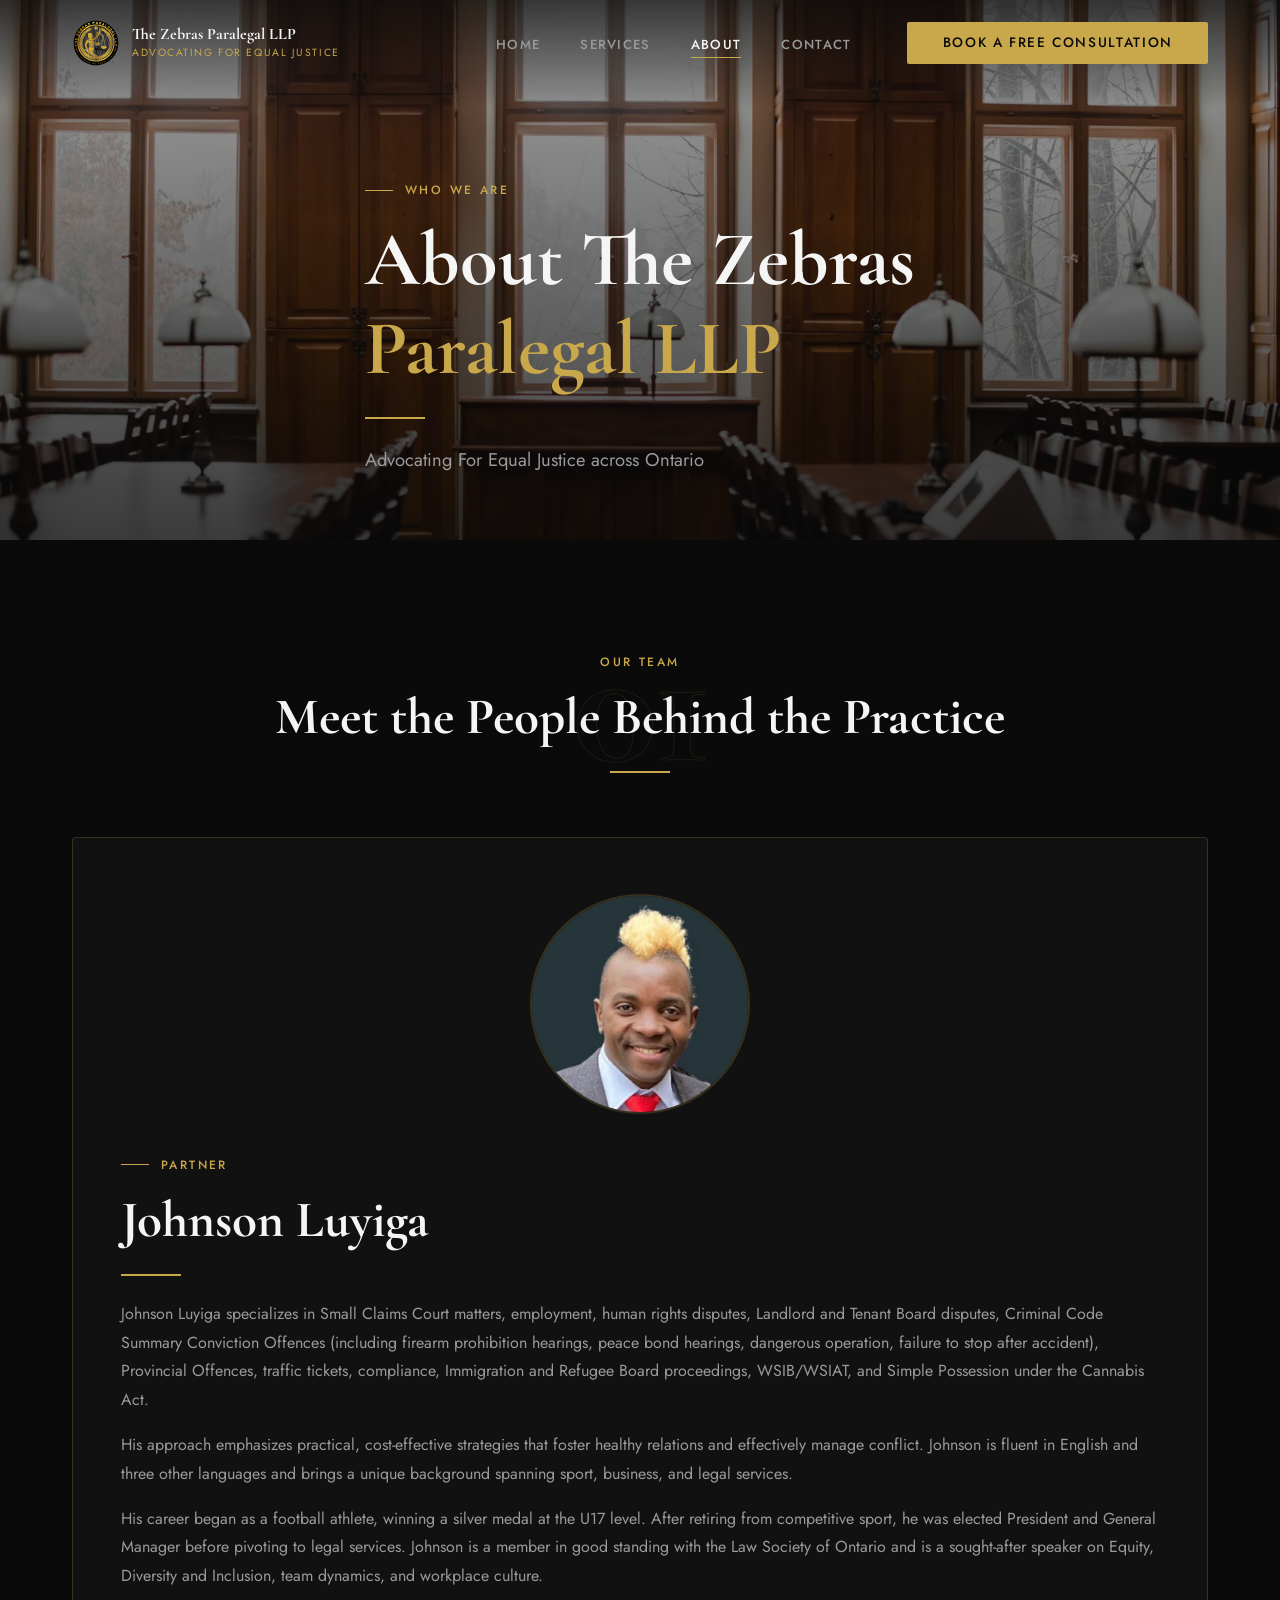
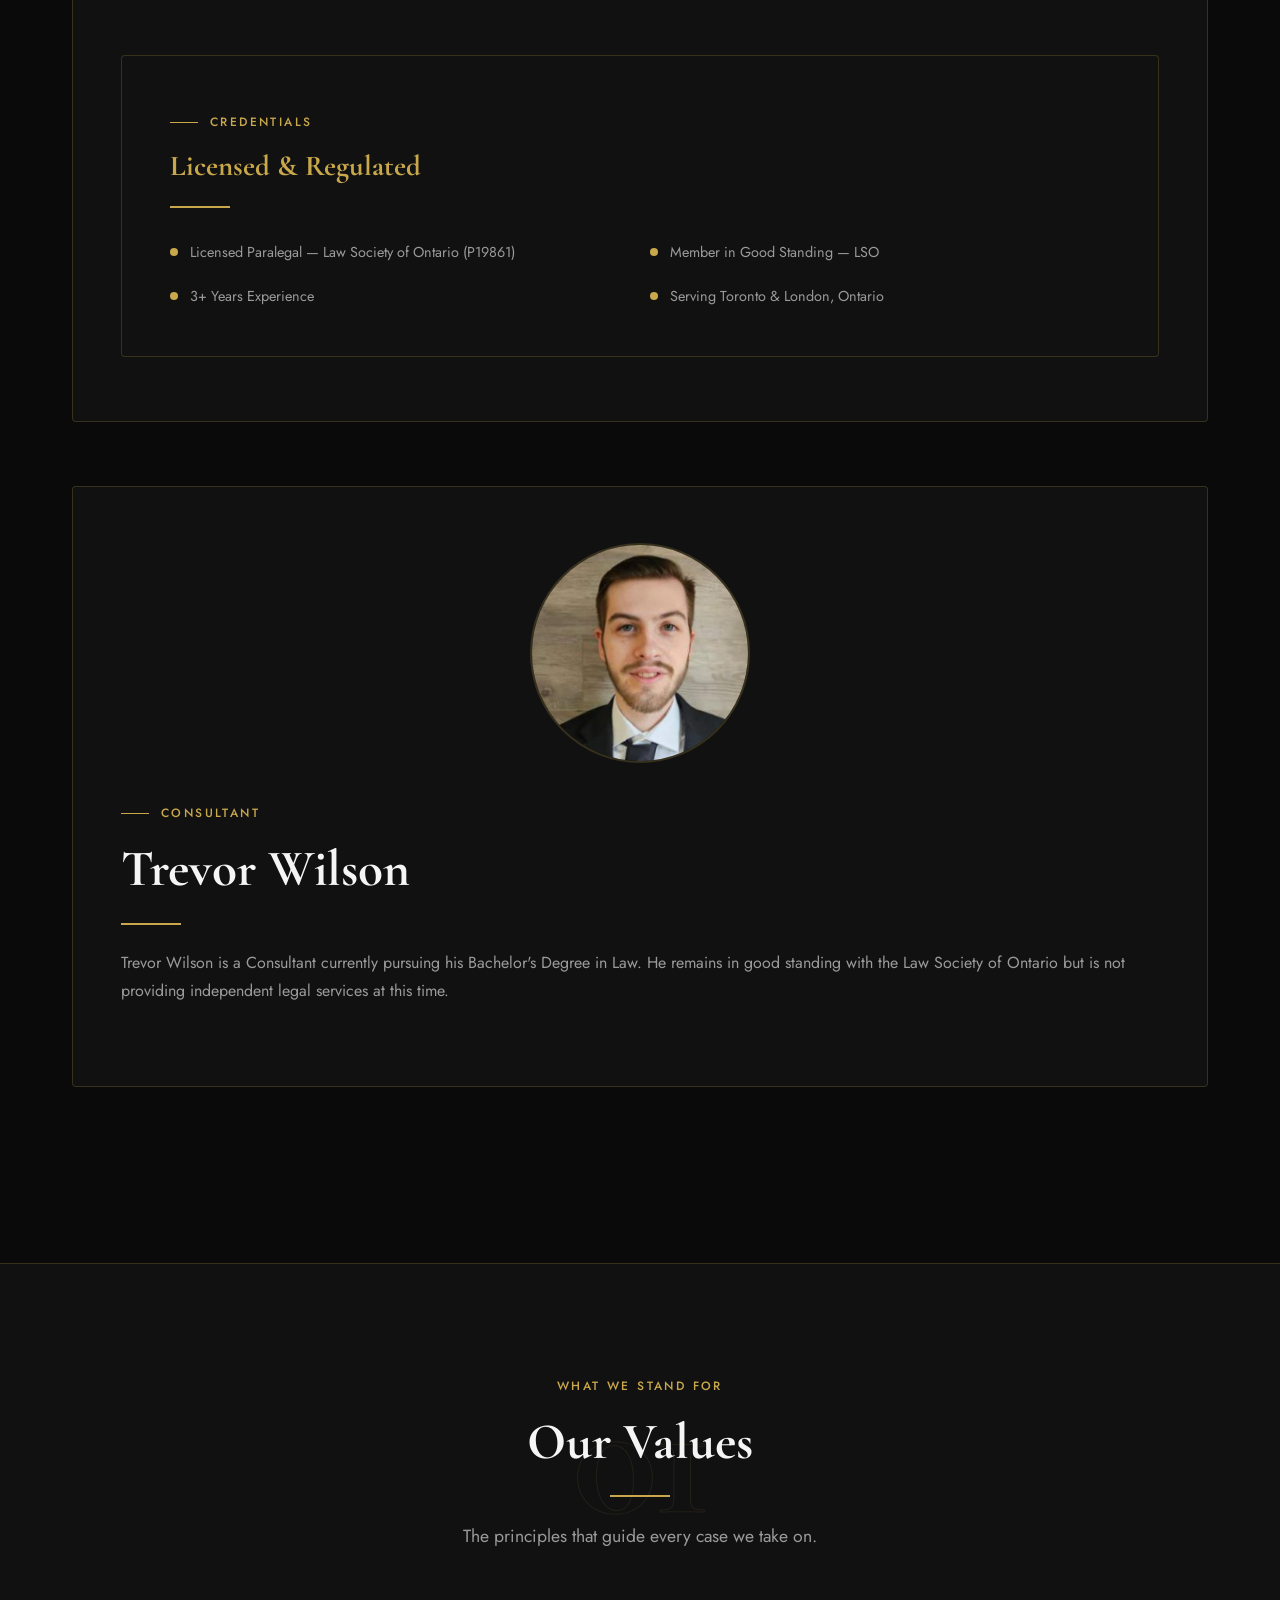
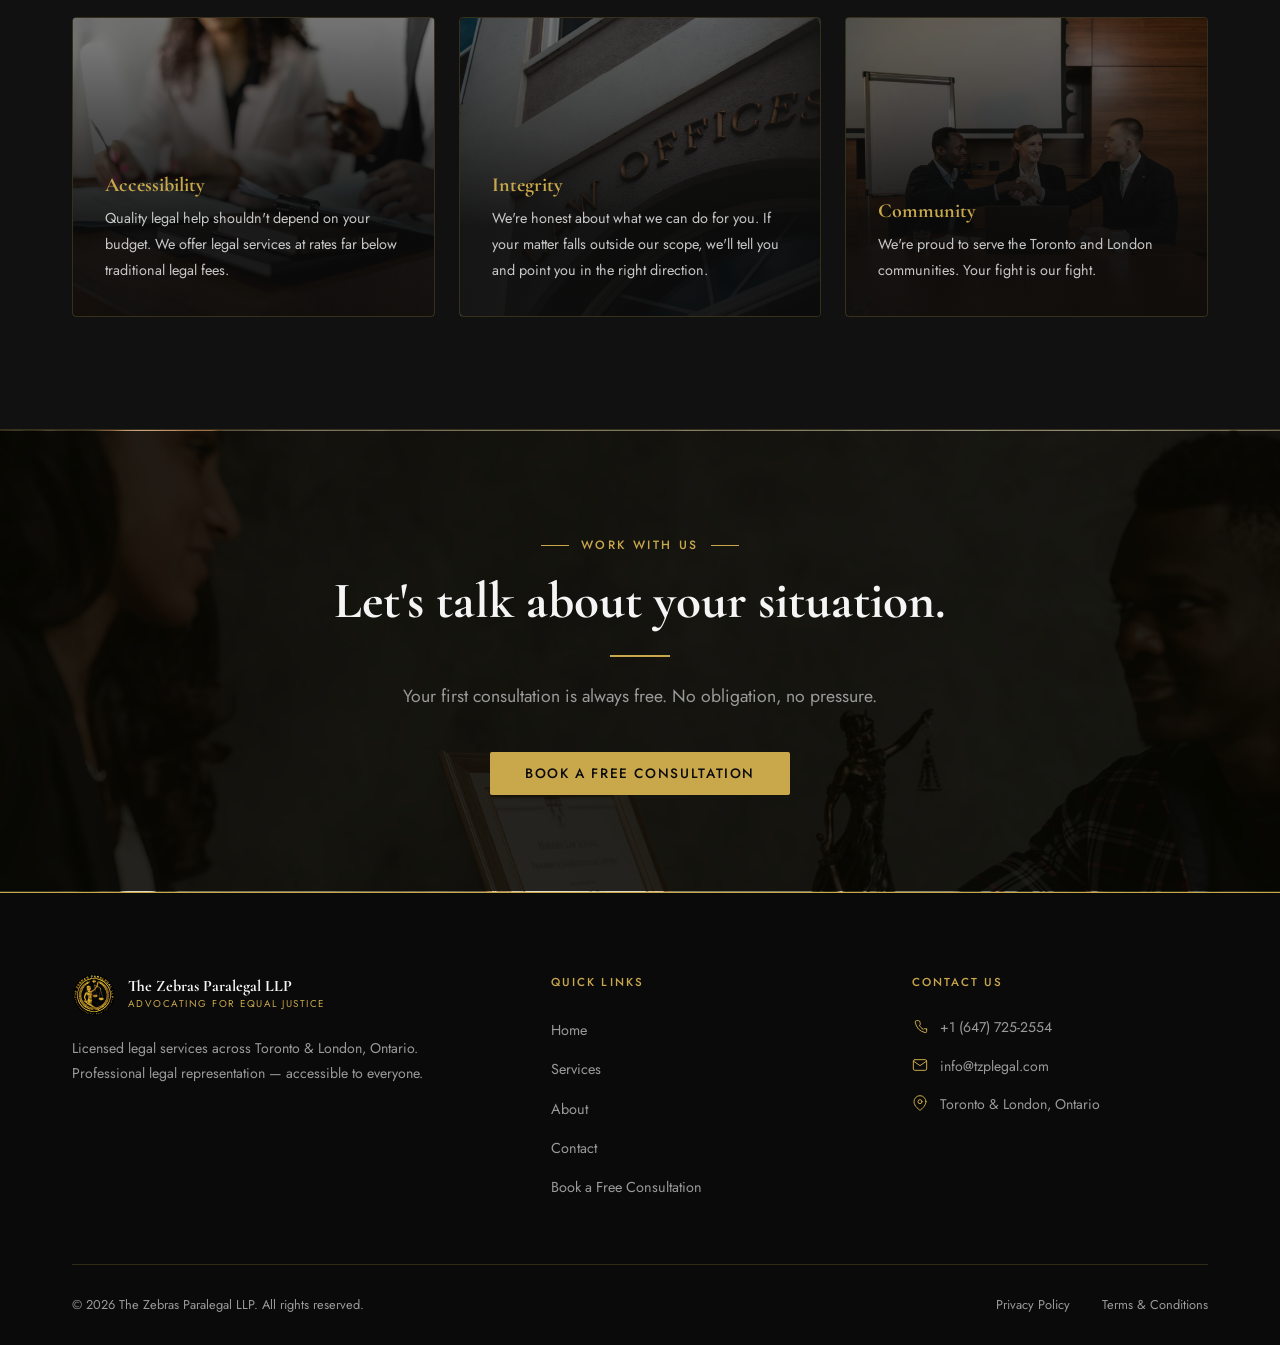
==== commit 55217f72: "Replace descriptive 'paralegal' with 'legal' across site copy and metadata Updates page titles, meta" ====
--- a/about.html
+++ b/about.html
@@ -146,7 +146,7 @@
           <img src="images/law-consultation.webp" alt="Accessibility" style="position:absolute;inset:0;width:100%;height:100%;object-fit:cover;z-index:0;" />
           <div class="photo-value-card-content">
             <h3>Accessibility</h3>
-            <p>Quality legal help shouldn't depend on your budget. We offer paralegal services at rates far below traditional legal fees.</p>
+            <p>Quality legal help shouldn't depend on your budget. We offer legal services at rates far below traditional legal fees.</p>
           </div>
         </div>
 
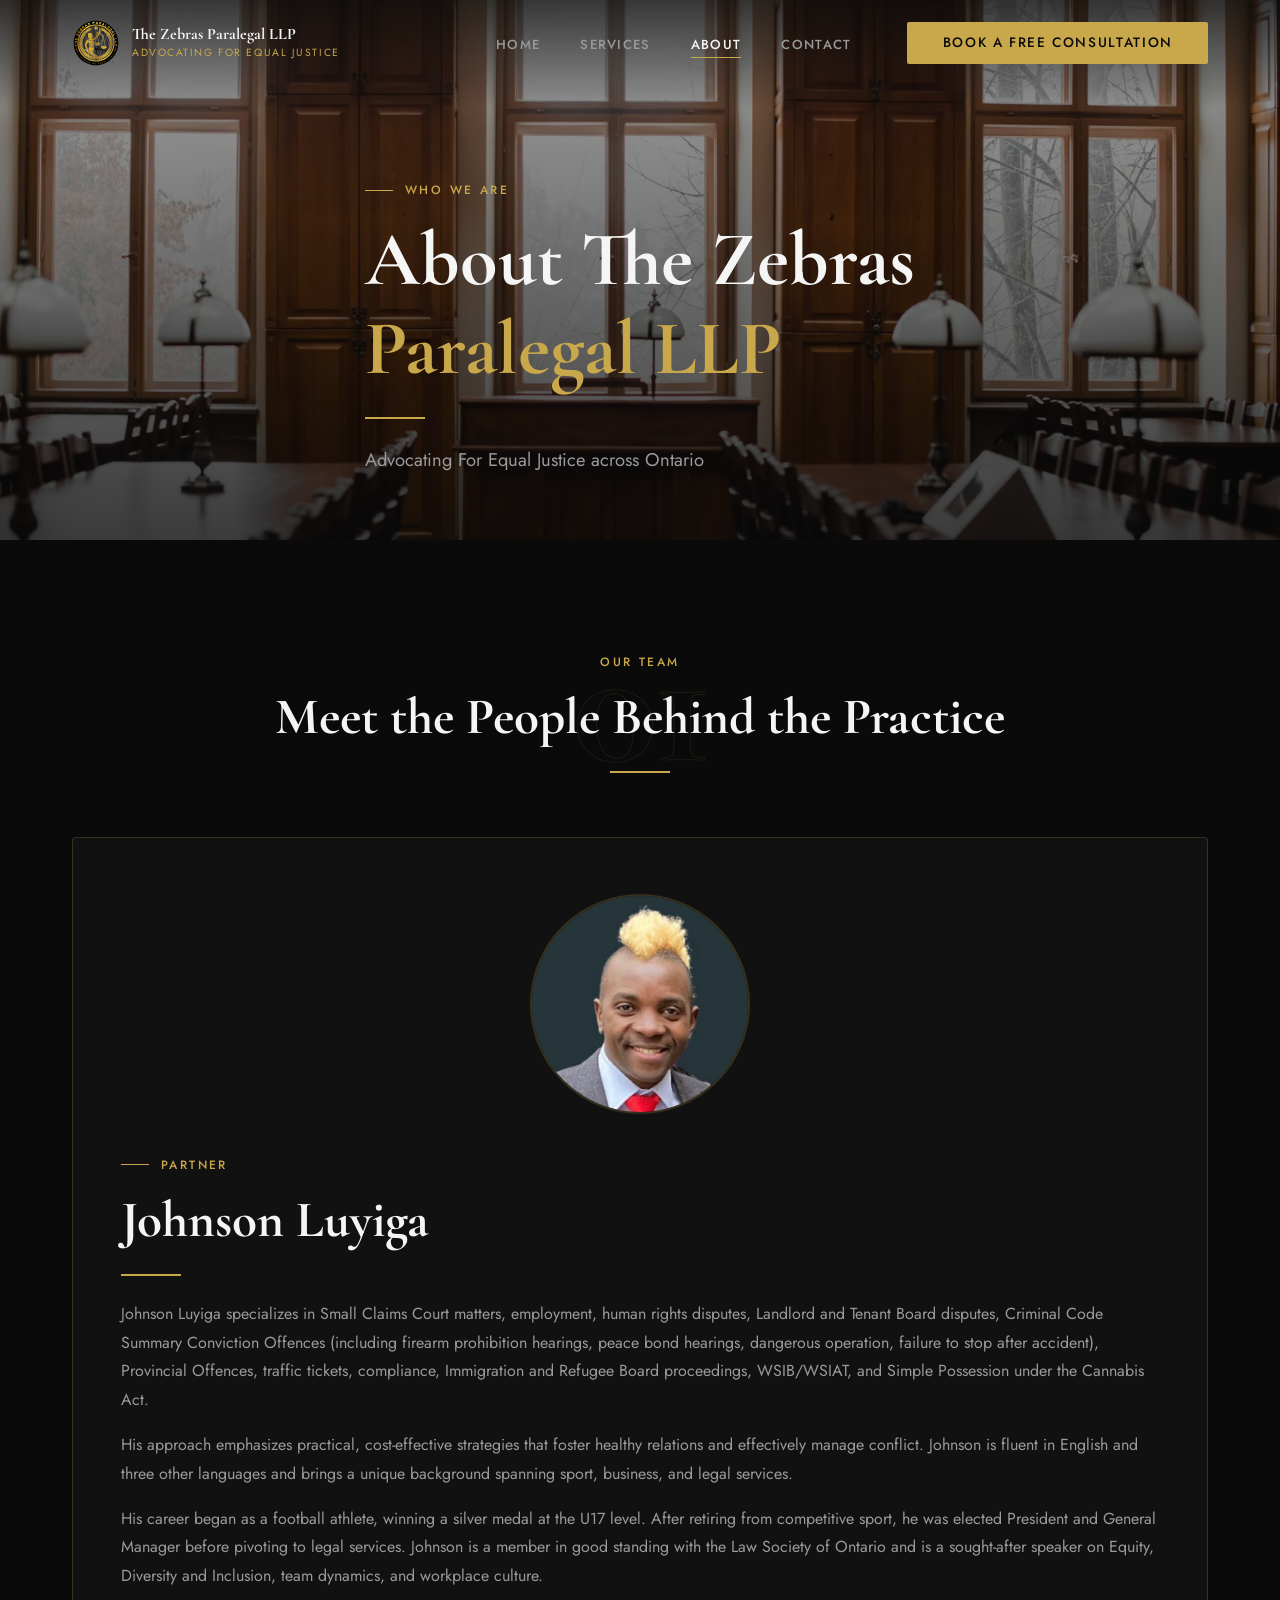
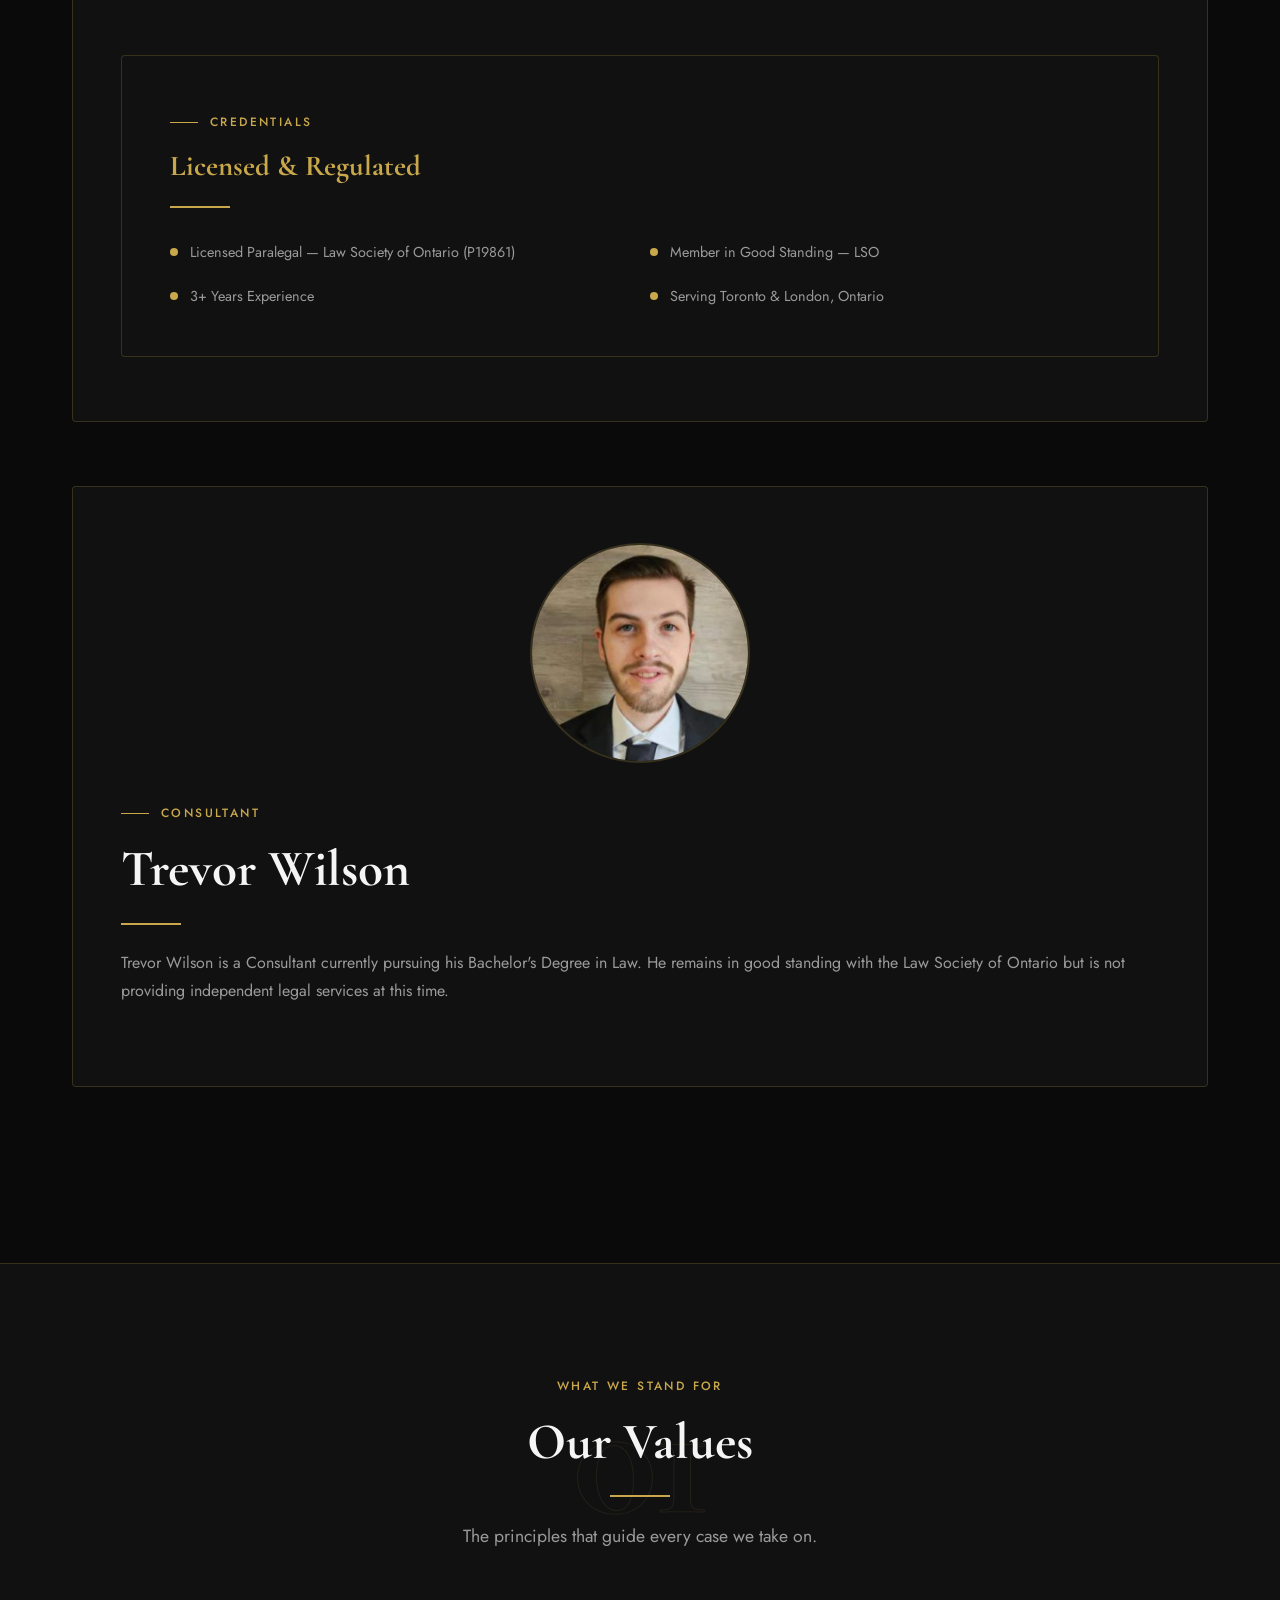
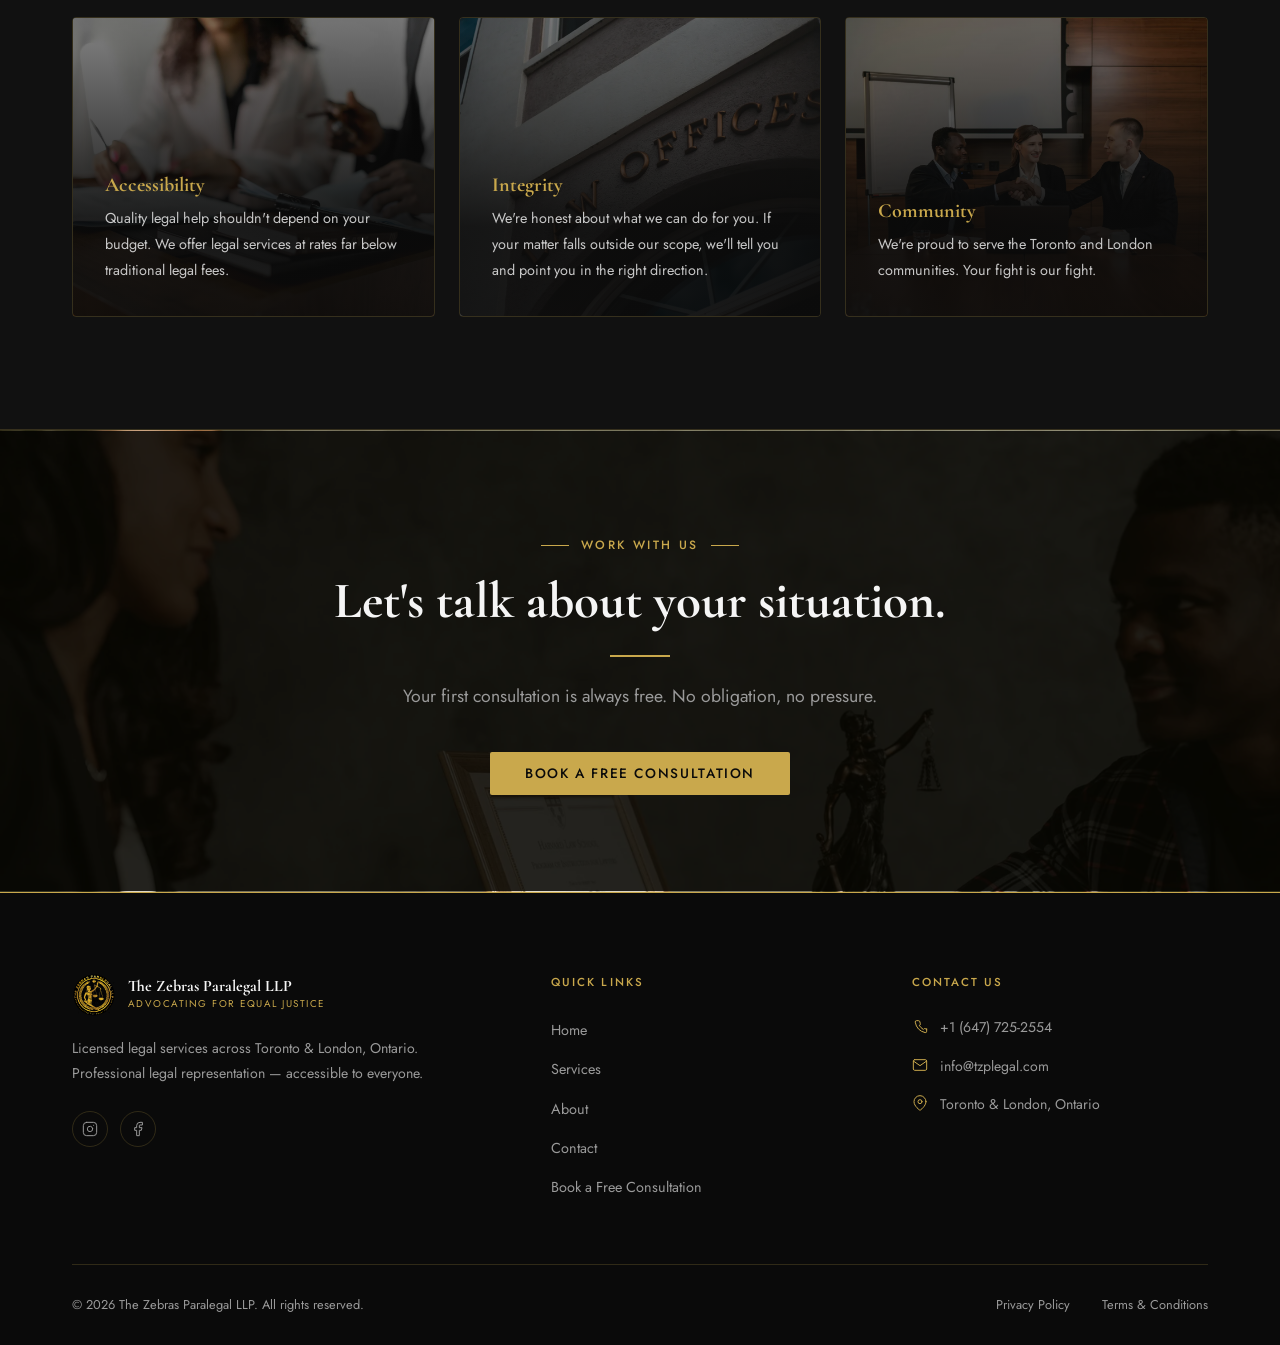
==== commit e9c453c7: "Add Instagram and Facebook social links to footer on all pages Co-Authored-By: Claude Sonnet 4.6 <no" ====
--- a/about.html
+++ b/about.html
@@ -200,6 +200,14 @@
             </div>
           </div>
           <p class="footer-desc">Licensed legal services across Toronto &amp; London, Ontario. Professional legal representation — accessible to everyone.</p>
+          <div class="footer-social">
+            <a href="https://www.instagram.com/thezebraslegalllp" target="_blank" rel="noopener noreferrer" aria-label="Follow us on Instagram">
+              <svg viewBox="0 0 24 24"><rect x="2" y="2" width="20" height="20" rx="5" ry="5"/><path d="M16 11.37A4 4 0 1 1 12.63 8 4 4 0 0 1 16 11.37z"/><line x1="17.5" y1="6.5" x2="17.51" y2="6.5"/></svg>
+            </a>
+            <a href="https://www.facebook.com/share/1JpXYpx6N8/?mibextid=wwXIfr" target="_blank" rel="noopener noreferrer" aria-label="Follow us on Facebook">
+              <svg viewBox="0 0 24 24"><path d="M18 2h-3a5 5 0 0 0-5 5v3H7v4h3v8h4v-8h3l1-4h-4V7a1 1 0 0 1 1-1h3z"/></svg>
+            </a>
+          </div>
         </div>
         <div>
           <div class="footer-col-title">Quick Links</div>
--- a/styles.css
+++ b/styles.css
@@ -1128,6 +1128,39 @@
   margin-bottom: 0;
 }
 
+.footer-social {
+  display: flex;
+  gap: 0.75rem;
+  margin-top: 1.5rem;
+}
+
+.footer-social a {
+  display: flex;
+  align-items: center;
+  justify-content: center;
+  width: 36px;
+  height: 36px;
+  border: 1px solid var(--border);
+  border-radius: 50%;
+  color: var(--muted);
+  transition: border-color 0.2s, color 0.2s;
+}
+
+.footer-social a:hover {
+  border-color: var(--gold);
+  color: var(--gold);
+}
+
+.footer-social svg {
+  width: 16px;
+  height: 16px;
+  fill: none;
+  stroke: currentColor;
+  stroke-width: 1.5;
+  stroke-linecap: round;
+  stroke-linejoin: round;
+}
+
 .footer-col-title {
   font-family: var(--font-body);
   font-size: 0.72rem;
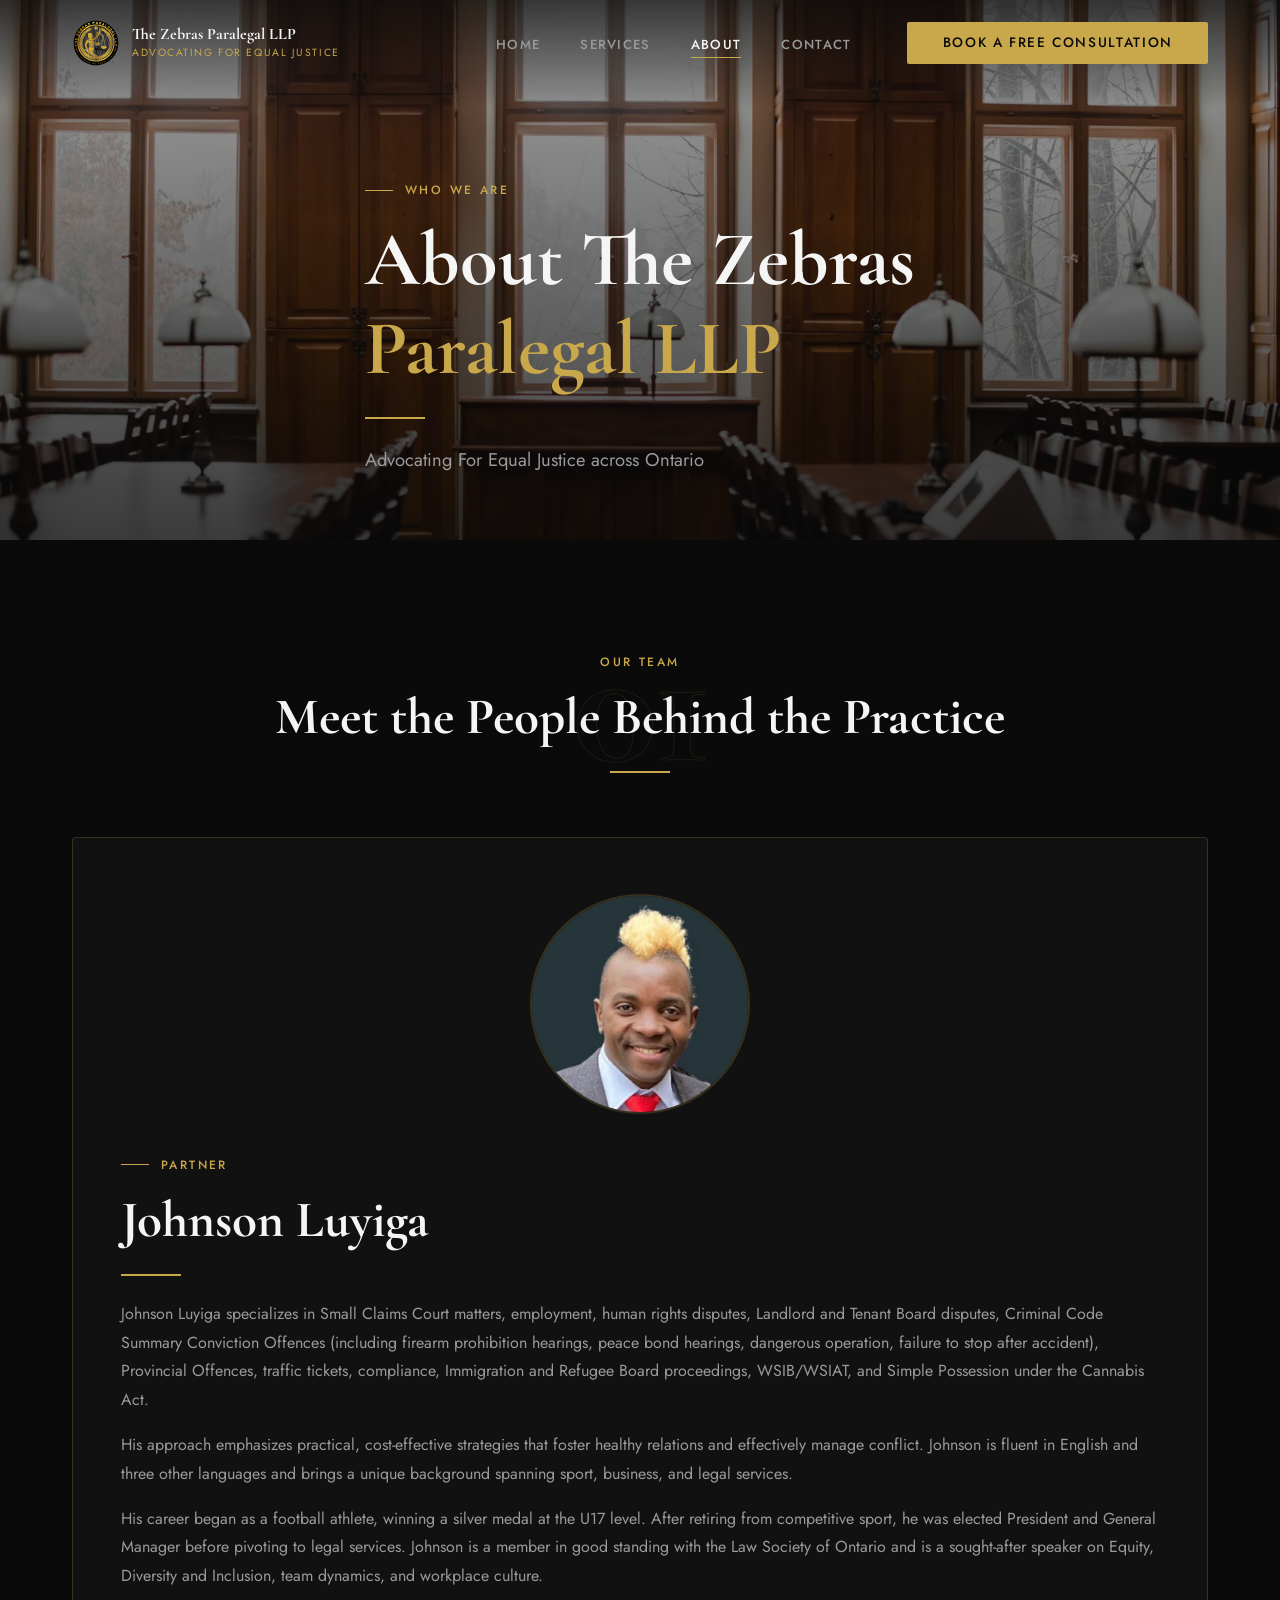
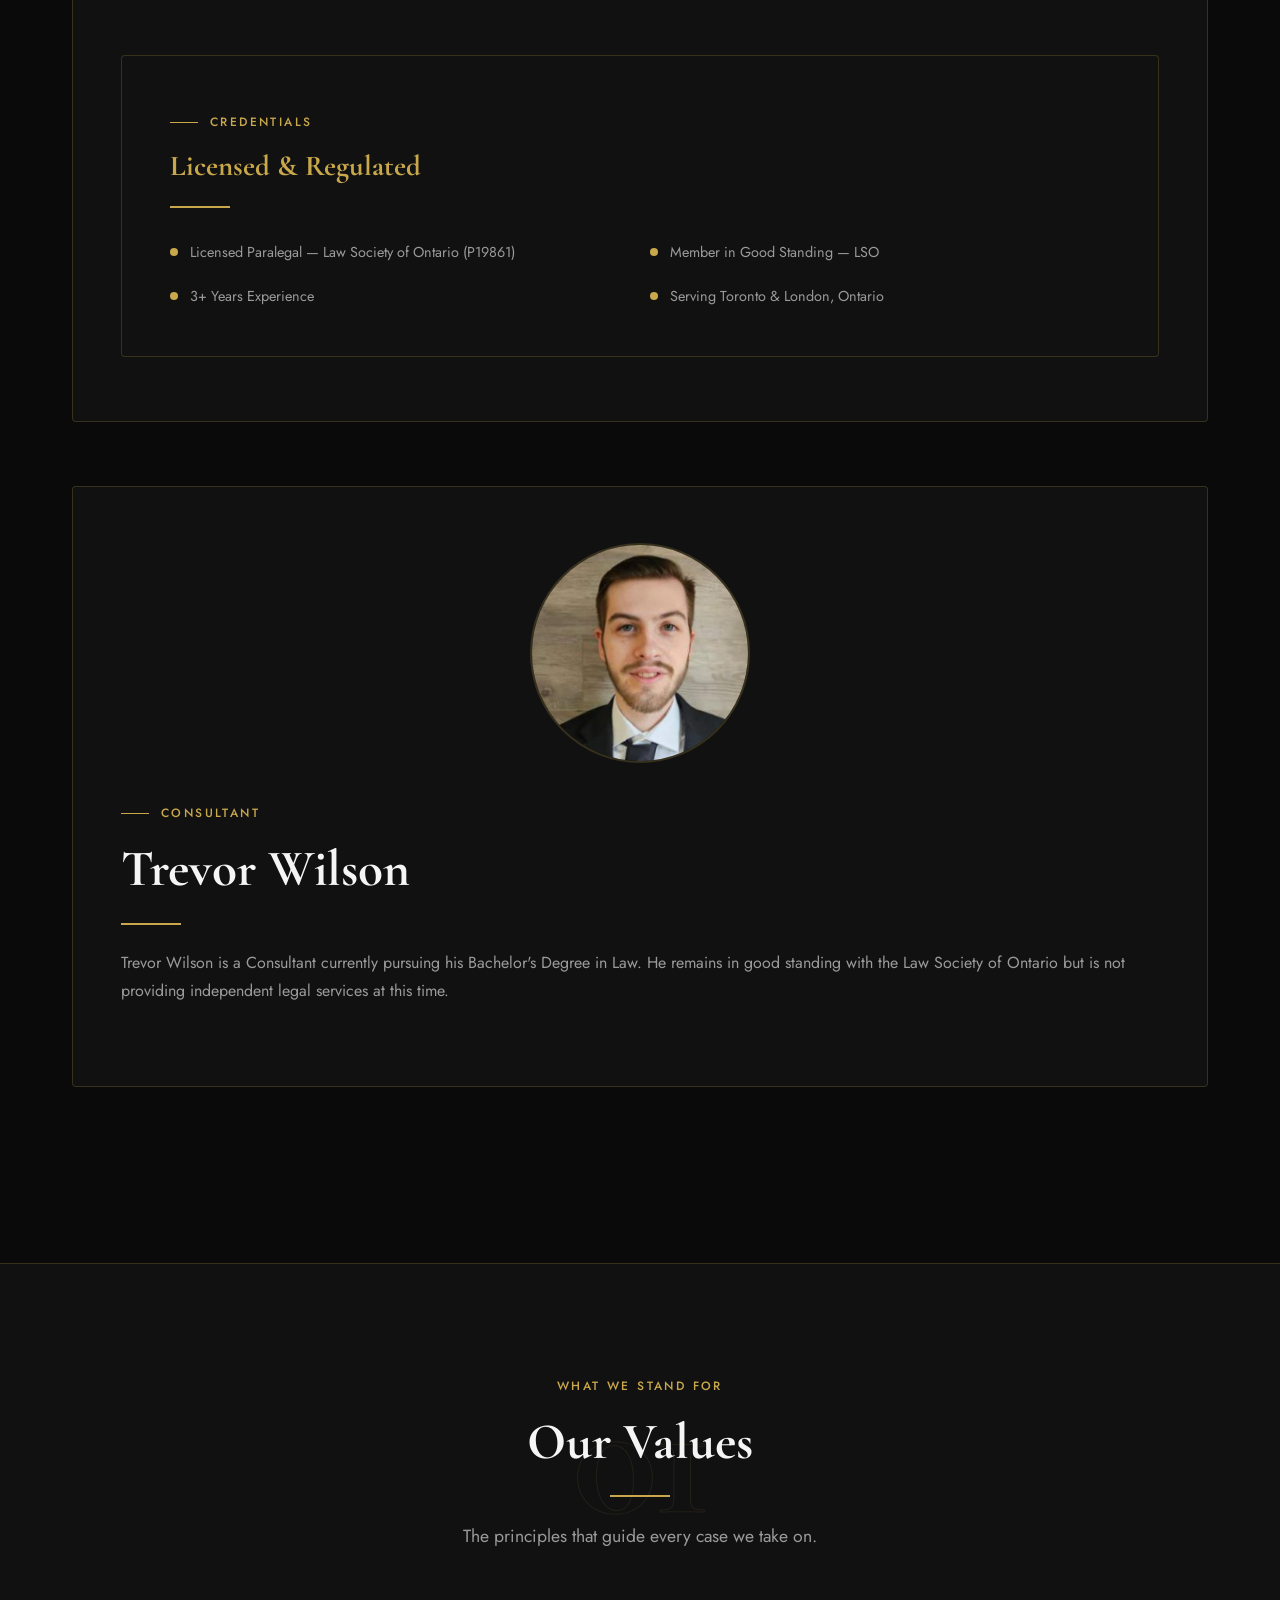
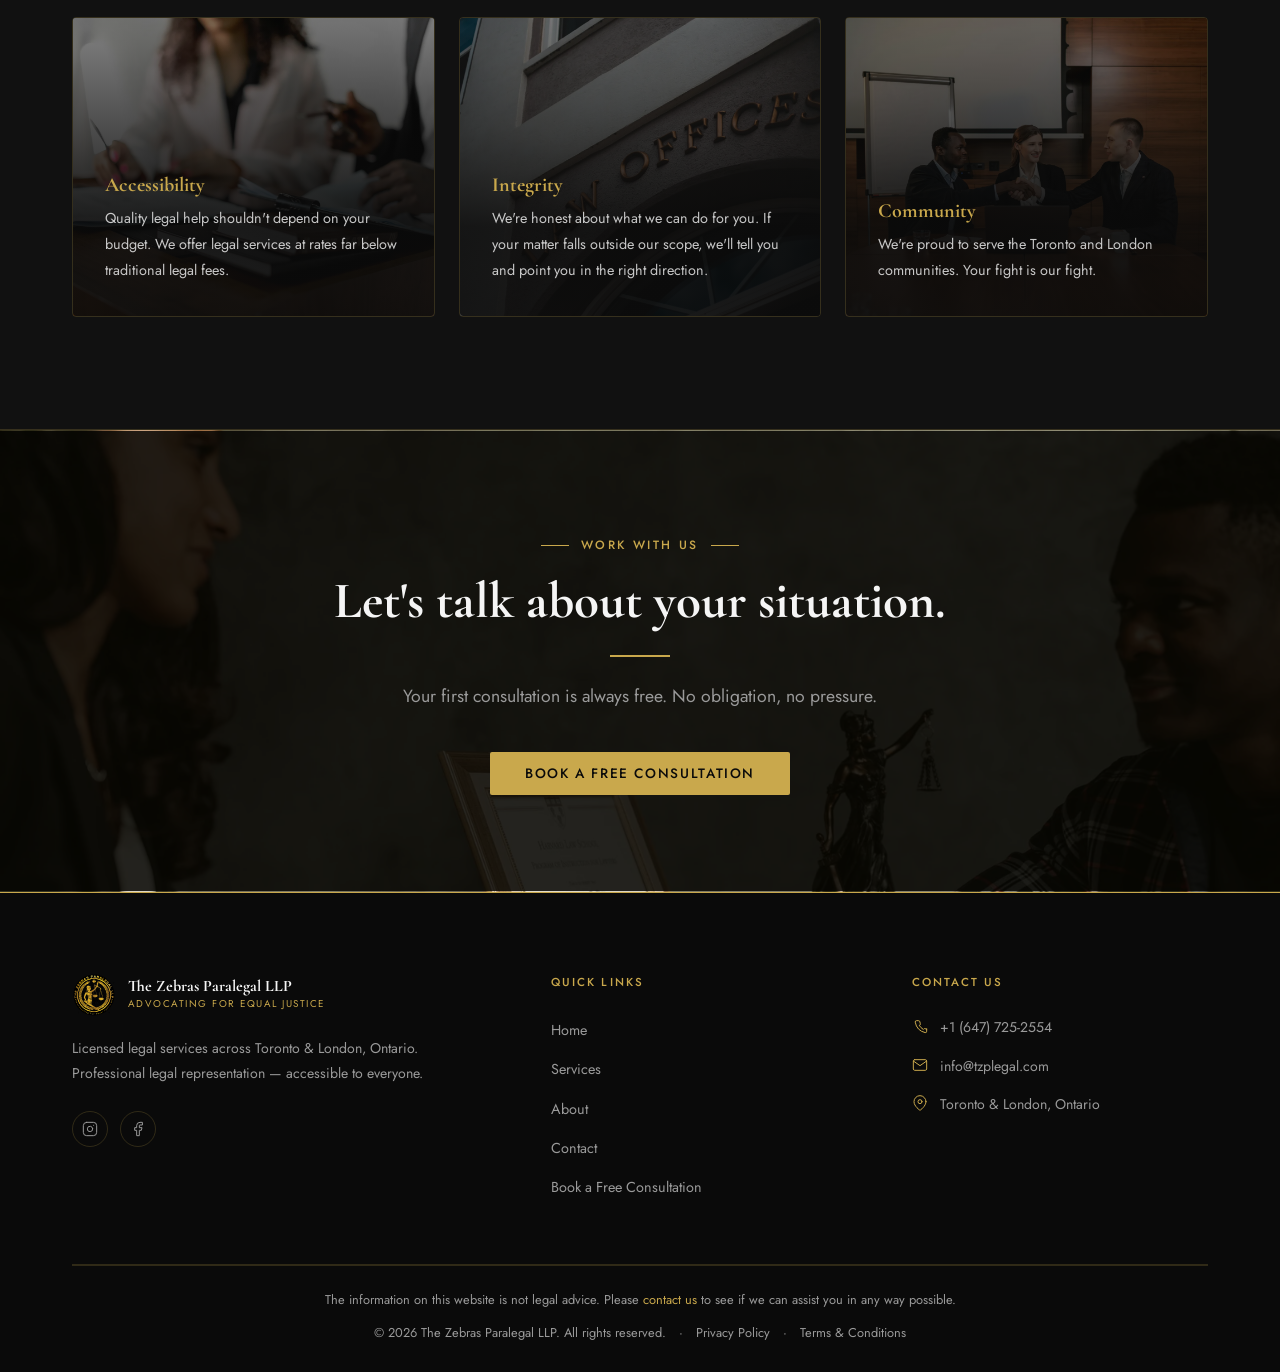
==== commit c0fc9d48: "Add privacy policy and T&C pages, legal footer disclaimer, and TOC styling - Build privacy-policy.ht" ====
--- a/about.html
+++ b/about.html
@@ -237,12 +237,14 @@
           </ul>
         </div>
       </div>
+      <div class="footer-disclaimer">
+        The information on this website is not legal advice. Please <a href="contact.html">contact us</a> to see if we can assist you in any way possible.
+      </div>
       <div class="footer-bottom">
         <span class="footer-copyright">&copy; 2026 The Zebras Paralegal LLP. All rights reserved.</span>
         <div class="footer-legal">
-          <!-- TODO: Build privacy policy and terms pages -->
-          <a href="https://tzplegal.com/privacy-policy">Privacy Policy</a>
-          <a href="https://tzplegal.com/terms-and-conditions">Terms &amp; Conditions</a>
+          <a href="privacy-policy.html">Privacy Policy</a>
+          <a href="terms-and-conditions.html">Terms &amp; Conditions</a>
         </div>
       </div>
     </div>
--- a/styles.css
+++ b/styles.css
@@ -1222,12 +1222,30 @@
   color: var(--white);
 }
 
+.footer-disclaimer {
+  text-align: center;
+  font-size: 0.8rem;
+  color: var(--muted);
+  padding: 1.5rem 0 0.35rem;
+  border-top: 1px solid var(--border);
+  line-height: 1.6;
+}
+
+.footer-disclaimer a {
+  color: var(--gold);
+  text-decoration: none;
+}
+
+.footer-disclaimer a:hover {
+  color: var(--gold-light);
+}
+
 .footer-bottom {
-  padding: 1.8rem 0;
+  padding: 0.35rem 0 1.8rem;
   display: flex;
   align-items: center;
-  justify-content: space-between;
-  gap: 1rem;
+  justify-content: center;
+  gap: 0;
   flex-wrap: wrap;
 }
 
@@ -1236,15 +1254,29 @@
   color: var(--muted);
 }
 
+.footer-copyright::after {
+  content: '·';
+  margin: 0 0.8rem;
+  color: var(--muted);
+}
+
 .footer-legal {
   display: flex;
-  gap: 2rem;
+  align-items: center;
+  gap: 0;
 }
 
 .footer-legal a {
   font-size: 0.8rem;
   color: var(--muted);
   transition: color 0.2s ease;
+}
+
+.footer-legal a + a::before {
+  content: '·';
+  margin: 0 0.8rem;
+  color: var(--muted);
+  display: inline-block;
 }
 
 .footer-legal a:hover {
@@ -1495,6 +1527,233 @@
   text-align: center;
 }
 
+/* ============================================
+   POLICY PAGES (Privacy Policy, Terms)
+   ============================================ */
+
+.policy-layout {
+  display: grid;
+  grid-template-columns: 240px 1fr;
+  gap: 4rem;
+  align-items: start;
+}
+
+.policy-toc {
+  position: sticky;
+  top: 100px;
+}
+
+.policy-toc-inner {
+  background: var(--bg-secondary);
+  border: 1px solid var(--border);
+  border-left: 3px solid var(--gold);
+  padding: 1.75rem;
+  border-radius: 4px;
+}
+
+.policy-toc-label {
+  font-size: 0.7rem;
+  letter-spacing: 0.2em;
+  text-transform: uppercase;
+  color: var(--gold);
+  margin-bottom: 1.2rem;
+  font-family: var(--font-body);
+}
+
+.policy-toc-list {
+  list-style-type: decimal;
+  padding-left: 1.4rem;
+  margin: 0;
+}
+
+.policy-toc-list li {
+  margin-bottom: 0.65rem;
+}
+
+.policy-toc-list li::marker {
+  color: var(--gold);
+  font-size: 0.72rem;
+}
+
+.policy-toc-list a {
+  color: var(--muted);
+  font-size: 0.78rem;
+  line-height: 1.45;
+  transition: color 0.2s;
+}
+
+.policy-toc-list a:hover {
+  color: var(--gold);
+}
+
+.policy-body > p,
+.policy-body > ul {
+  color: var(--muted);
+  font-size: 0.9rem;
+  line-height: 1.85;
+  margin-bottom: 1.1rem;
+}
+
+.policy-body > ul {
+  padding-left: 1.4rem;
+  list-style: disc;
+}
+
+.policy-body > ul li {
+  margin-bottom: 0.35rem;
+}
+
+.policy-body a {
+  color: var(--gold);
+  text-decoration: none;
+}
+
+.policy-body a:hover {
+  color: var(--gold-light);
+  text-decoration: underline;
+}
+
+.policy-body strong {
+  color: var(--white);
+  font-weight: 500;
+}
+
+.policy-date {
+  color: var(--muted);
+  font-size: 0.85rem;
+  margin-top: 0.5rem;
+}
+
+.policy-summary {
+  background: var(--bg-secondary);
+  border: 1px solid var(--border);
+  border-top: 3px solid var(--gold);
+  padding: 2rem 2rem 1rem;
+  border-radius: 4px;
+  margin: 2.5rem 0;
+}
+
+.policy-summary p {
+  color: var(--muted);
+  font-size: 0.88rem;
+  line-height: 1.8;
+  margin-bottom: 0.9rem;
+}
+
+.policy-summary strong {
+  color: var(--white);
+}
+
+.policy-summary a {
+  color: var(--gold);
+}
+
+.policy-summary a:hover {
+  color: var(--gold-light);
+}
+
+.policy-summary-title {
+  font-family: var(--font-display);
+  font-size: 1.2rem;
+  color: var(--gold);
+  margin-bottom: 1rem;
+  letter-spacing: 0.04em;
+}
+
+.policy-section {
+  padding-top: 1rem;
+}
+
+.policy-h2 {
+  font-family: var(--font-display);
+  font-size: 1.15rem;
+  color: var(--gold);
+  letter-spacing: 0.05em;
+  text-transform: uppercase;
+  margin: 3rem 0 1.25rem;
+  padding-top: 2.5rem;
+  border-top: 1px solid var(--border);
+}
+
+.policy-h3 {
+  font-family: var(--font-display);
+  font-size: 1rem;
+  color: var(--white);
+  margin: 1.75rem 0 0.75rem;
+  letter-spacing: 0.03em;
+}
+
+.policy-section p,
+.policy-section ul {
+  color: var(--muted);
+  font-size: 0.9rem;
+  line-height: 1.85;
+  margin-bottom: 1.1rem;
+}
+
+.policy-section ul {
+  padding-left: 1.4rem;
+  list-style: disc;
+}
+
+.policy-section ul li {
+  margin-bottom: 0.5rem;
+}
+
+.policy-section a {
+  color: var(--gold);
+}
+
+.policy-section a:hover {
+  color: var(--gold-light);
+  text-decoration: underline;
+}
+
+.policy-section strong {
+  color: var(--white);
+  font-weight: 500;
+}
+
+.policy-in-short {
+  background: var(--bg-secondary);
+  border-left: 3px solid var(--gold);
+  padding: 1rem 1.5rem;
+  margin: 0.5rem 0 1.5rem;
+  border-radius: 0 4px 4px 0;
+  font-style: italic;
+  color: var(--muted);
+  font-size: 0.85rem;
+  line-height: 1.75;
+}
+
+.policy-in-short strong {
+  color: var(--white);
+  font-style: normal;
+}
+
+.policy-contact-block {
+  background: var(--bg-secondary);
+  border: 1px solid var(--border);
+  padding: 1.5rem;
+  border-radius: 4px;
+  margin-top: 1rem;
+}
+
+.policy-contact-block p {
+  color: var(--muted);
+  font-size: 0.9rem;
+  margin-bottom: 0.3rem;
+}
+
+@media (max-width: 900px) {
+  .policy-layout {
+    grid-template-columns: 1fr;
+  }
+  .policy-toc {
+    position: static;
+  }
+}
+
 @media (max-width: 768px) {
   .sticky-cta {
     display: flex;
@@ -1578,8 +1837,10 @@
 
   /* Footer */
   .footer-grid { grid-template-columns: 1fr; gap: 2.5rem; }
-  .footer-bottom { flex-direction: column; align-items: flex-start; }
-  .footer-legal { flex-direction: column; gap: 0.75rem; }
+  .footer-disclaimer { padding: 1.2rem 0 0.3rem; }
+  .footer-bottom { flex-direction: column; align-items: center; gap: 0.35rem; padding-bottom: 1.5rem; }
+  .footer-copyright::after { display: none; }
+  .footer-legal { gap: 0; }
 }
 
 @media (max-width: 480px) {
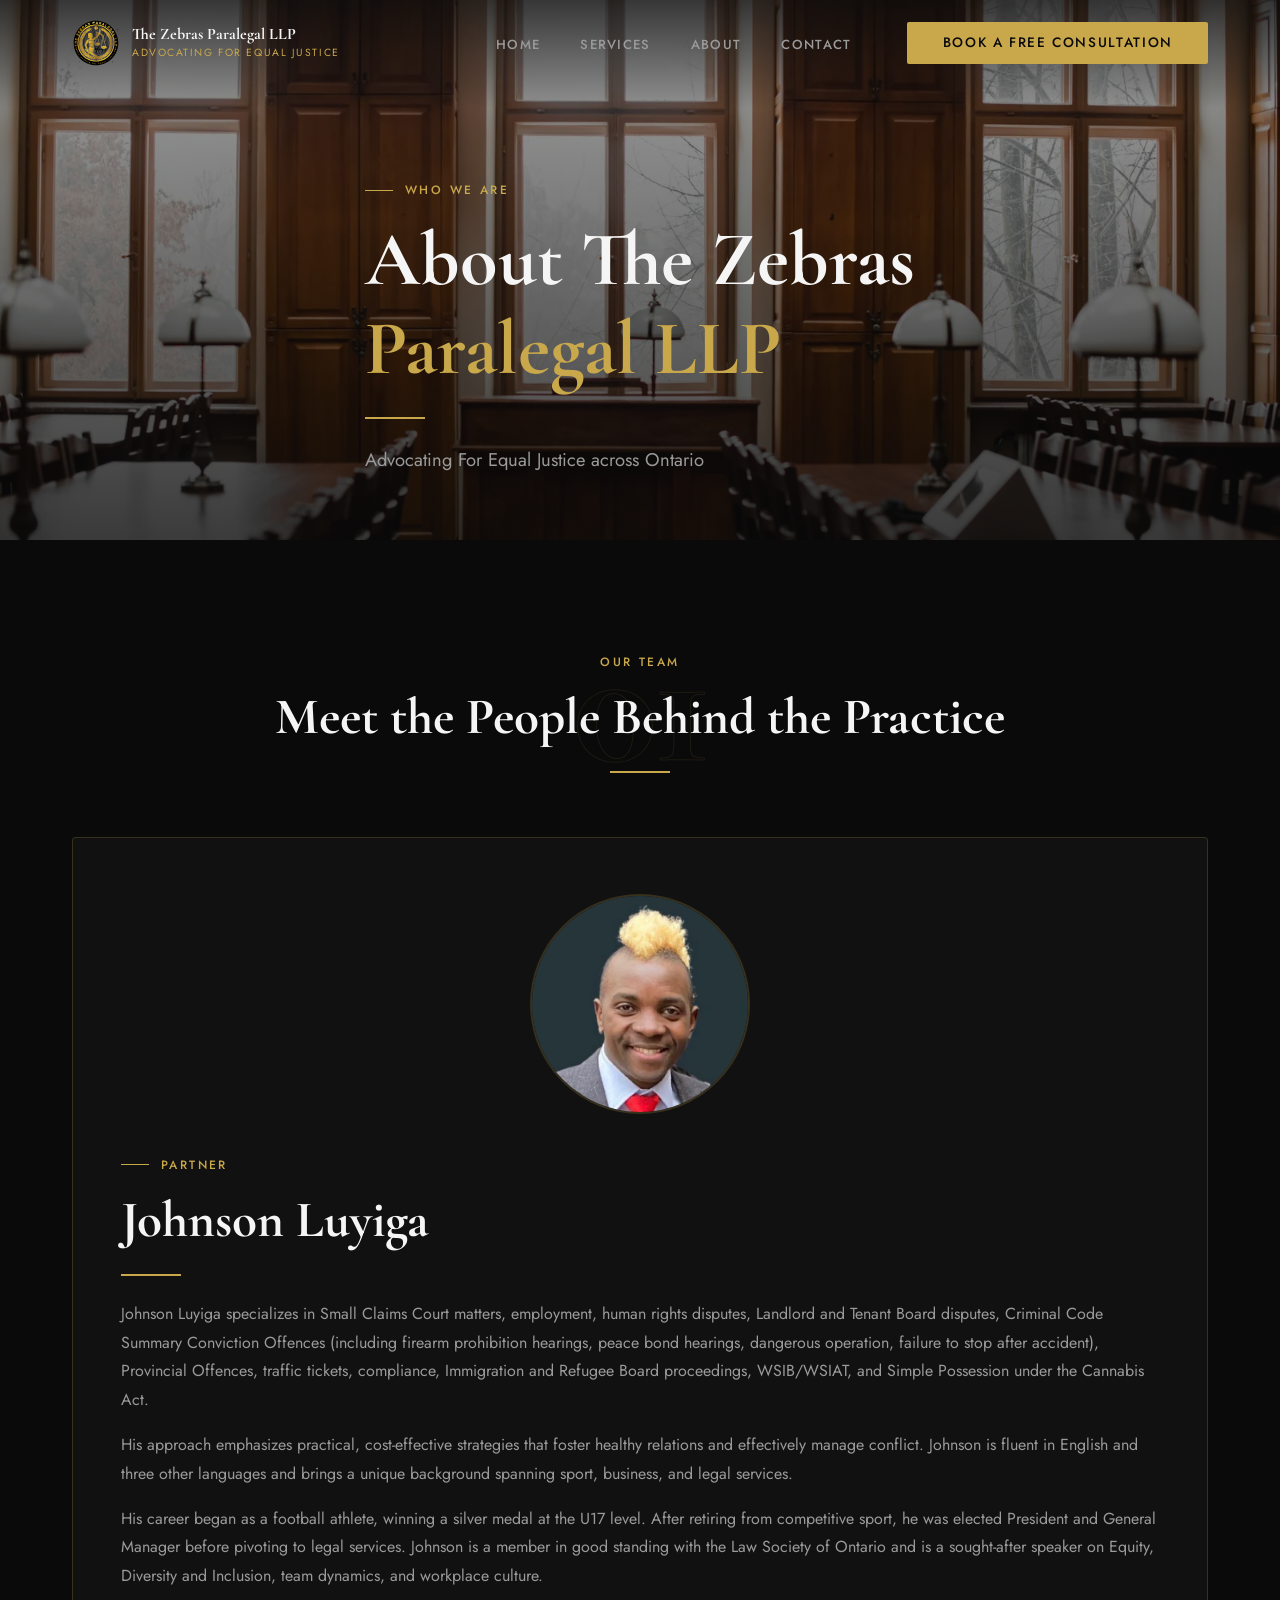
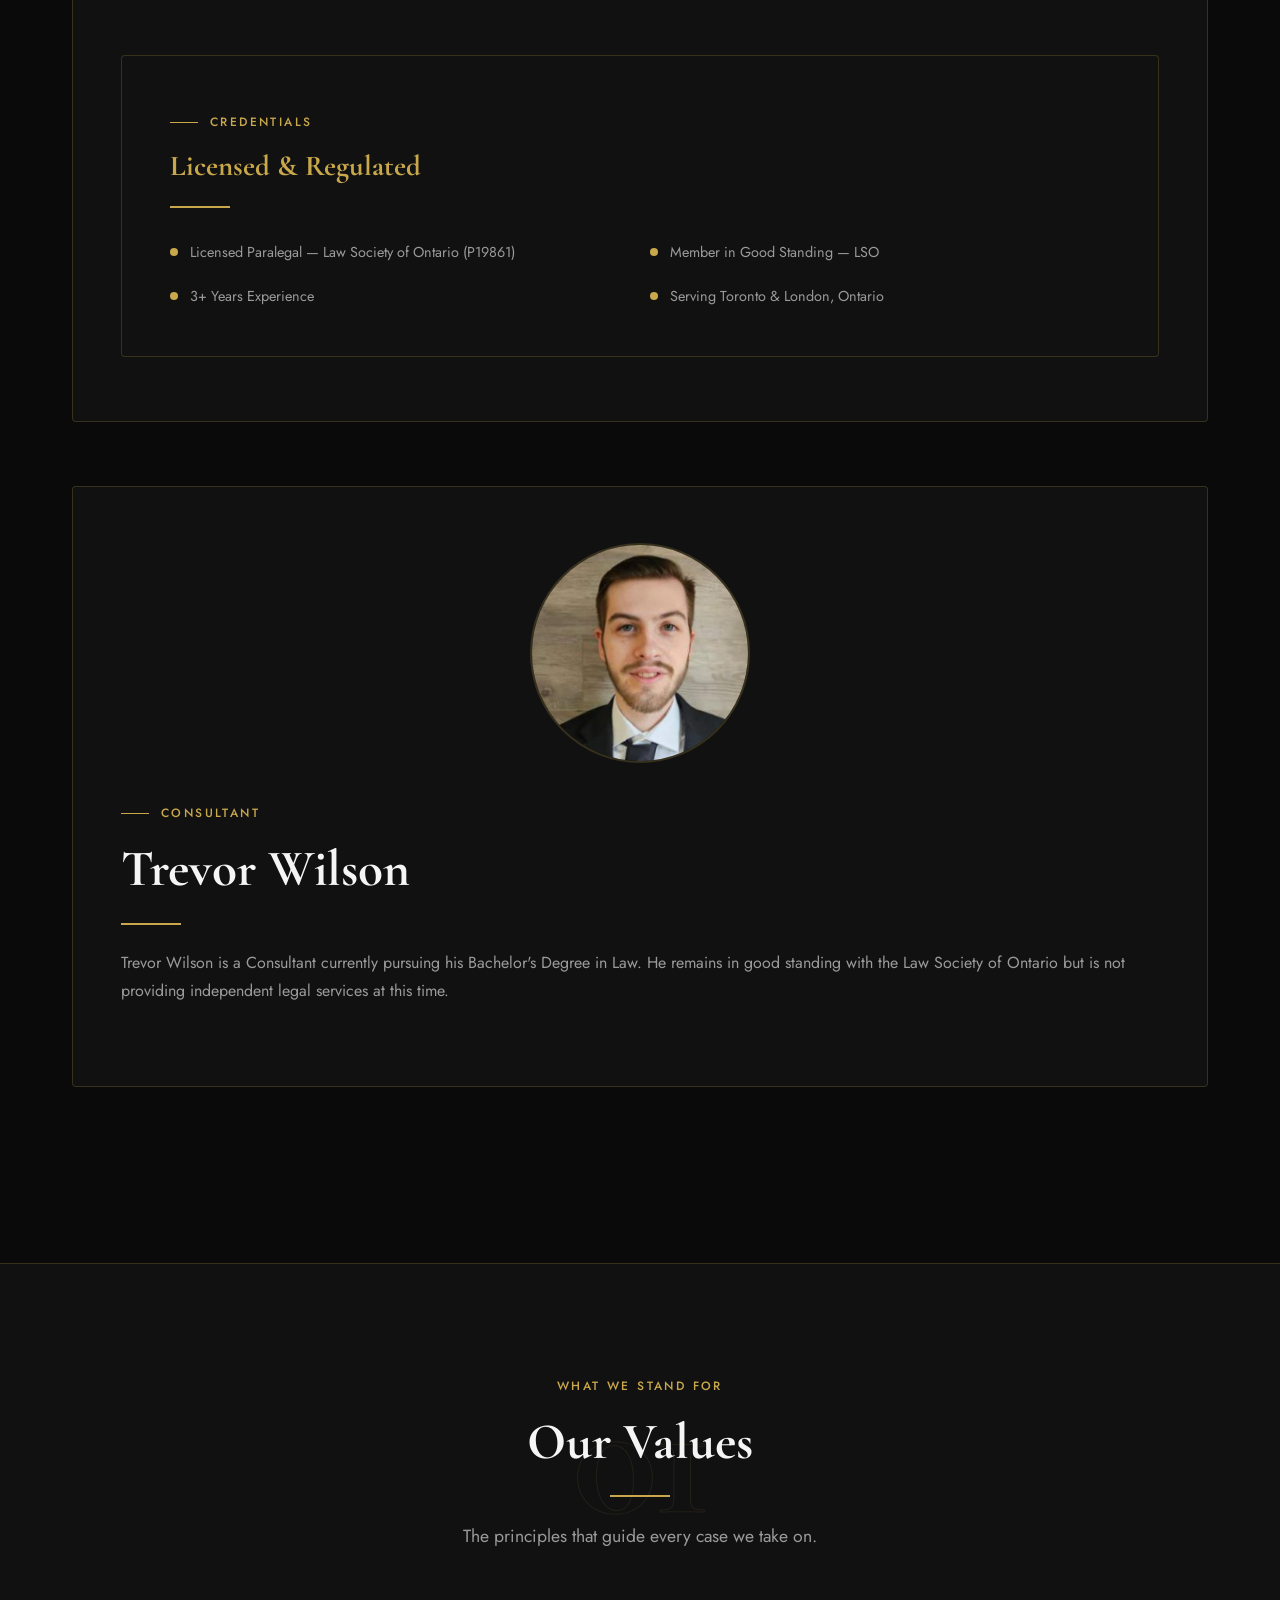
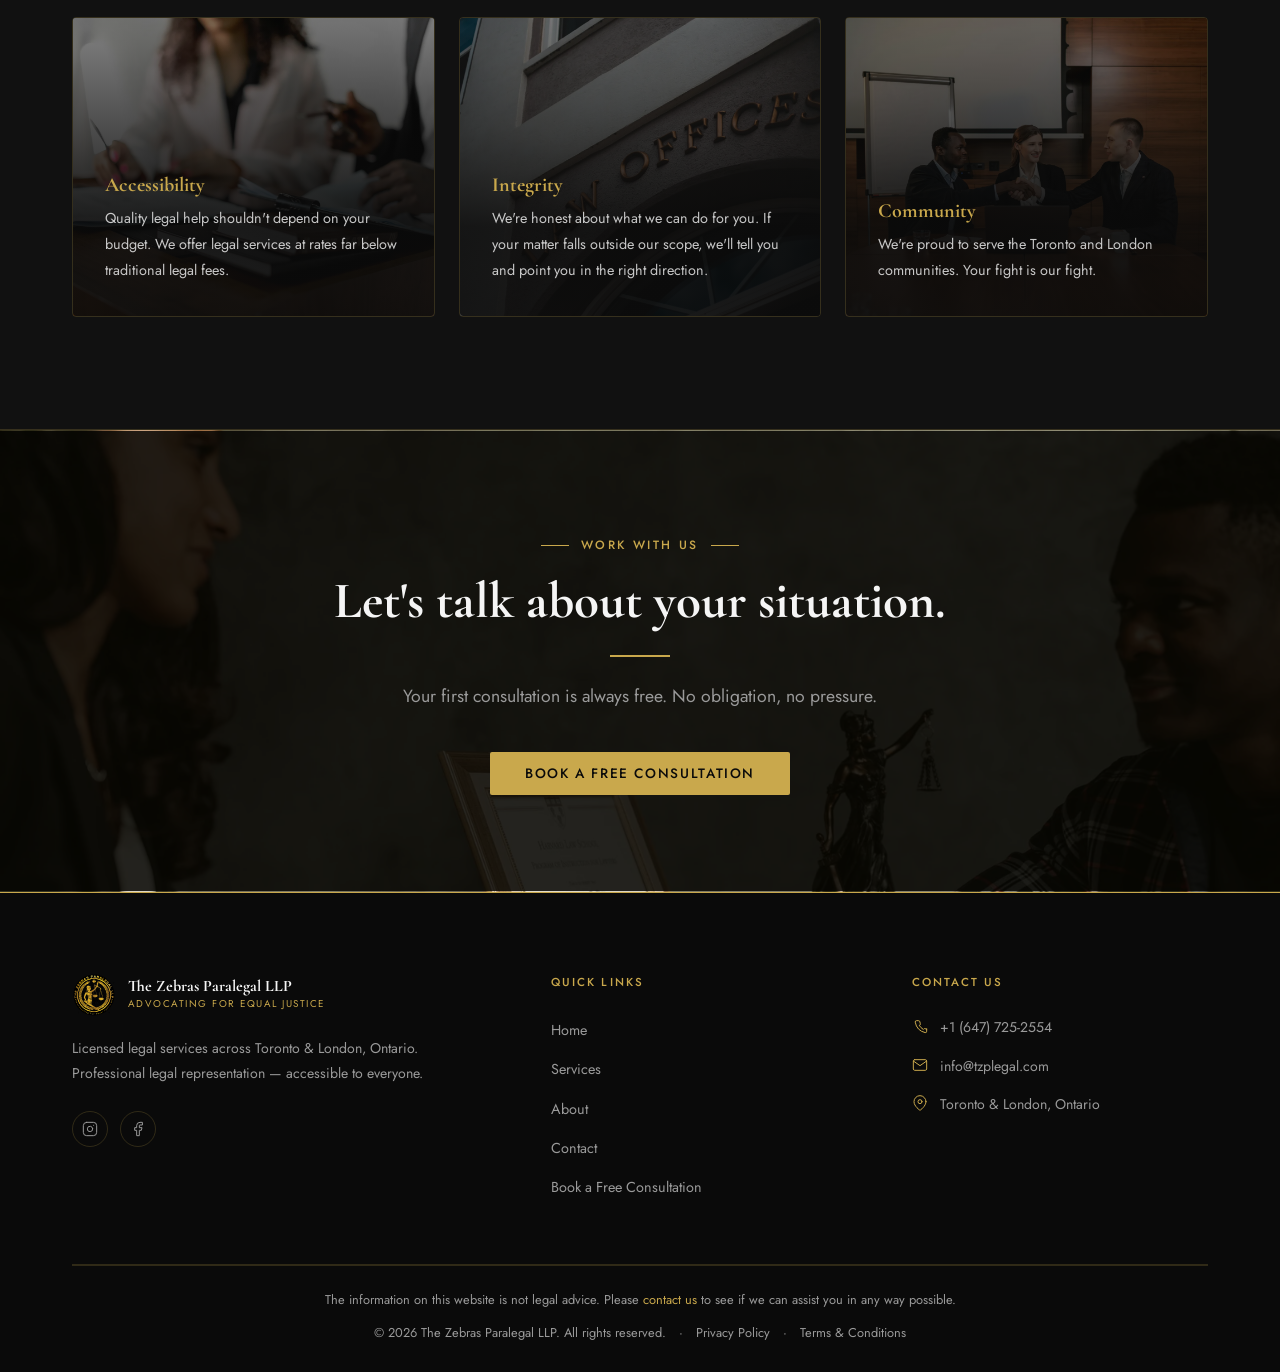
==== commit c8a59eb9: "Migrate to tzplegal.com: clean URLs, hCaptcha, form redirect fix - Add .htaccess for clean URLs (no " ====
--- a/about.html
+++ b/about.html
@@ -19,7 +19,7 @@
   <nav class="navbar">
     <div class="container">
       <div class="nav-inner">
-        <a href="index.html" class="nav-logo">
+        <a href="/" class="nav-logo">
           <img src="images/z_new_2.svg" alt="The Zebras Paralegal LLP logo" />
           <div class="nav-logo-text">
             <span class="nav-logo-name">The Zebras Paralegal LLP</span>
@@ -27,11 +27,11 @@
           </div>
         </a>
         <ul class="nav-links">
-          <li><a href="index.html">Home</a></li>
-          <li><a href="services.html">Services</a></li>
-          <li><a href="about.html">About</a></li>
-          <li><a href="contact.html">Contact</a></li>
-          <li class="nav-cta"><a href="contact.html" class="btn btn-gold">Book a Free Consultation</a></li>
+          <li><a href="/">Home</a></li>
+          <li><a href="/services">Services</a></li>
+          <li><a href="/about">About</a></li>
+          <li><a href="/contact">Contact</a></li>
+          <li class="nav-cta"><a href="/contact" class="btn btn-gold">Book a Free Consultation</a></li>
         </ul>
         <button class="hamburger" aria-label="Open menu">
           <span></span><span></span><span></span>
@@ -42,11 +42,11 @@
 
   <!-- Mobile Nav -->
   <div class="mobile-nav">
-    <a href="index.html">Home</a>
-    <a href="services.html">Services</a>
-    <a href="about.html">About</a>
-    <a href="contact.html">Contact</a>
-    <a href="contact.html" class="btn btn-gold">Book a Free Consultation</a>
+    <a href="/">Home</a>
+    <a href="/services">Services</a>
+    <a href="/about">About</a>
+    <a href="/contact">Contact</a>
+    <a href="/contact" class="btn btn-gold">Book a Free Consultation</a>
   </div>
 
   <!-- ============================================================
@@ -180,7 +180,7 @@
         <h2>Let's talk about your situation.</h2>
         <div class="gold-line centered"></div>
         <p>Your first consultation is always free. No obligation, no pressure.</p>
-        <a href="contact.html" class="btn btn-gold">Book a Free Consultation</a>
+        <a href="/contact" class="btn btn-gold">Book a Free Consultation</a>
       </div>
     </div>
   </section>
@@ -212,11 +212,11 @@
         <div>
           <div class="footer-col-title">Quick Links</div>
           <ul class="footer-links">
-            <li><a href="index.html">Home</a></li>
-            <li><a href="services.html">Services</a></li>
-            <li><a href="about.html">About</a></li>
-            <li><a href="contact.html">Contact</a></li>
-            <li><a href="contact.html">Book a Free Consultation</a></li>
+            <li><a href="/">Home</a></li>
+            <li><a href="/services">Services</a></li>
+            <li><a href="/about">About</a></li>
+            <li><a href="/contact">Contact</a></li>
+            <li><a href="/contact">Book a Free Consultation</a></li>
           </ul>
         </div>
         <div>
@@ -238,13 +238,13 @@
         </div>
       </div>
       <div class="footer-disclaimer">
-        The information on this website is not legal advice. Please <a href="contact.html">contact us</a> to see if we can assist you in any way possible.
+        The information on this website is not legal advice. Please <a href="/contact">contact us</a> to see if we can assist you in any way possible.
       </div>
       <div class="footer-bottom">
         <span class="footer-copyright">&copy; 2026 The Zebras Paralegal LLP. All rights reserved.</span>
         <div class="footer-legal">
-          <a href="privacy-policy.html">Privacy Policy</a>
-          <a href="terms-and-conditions.html">Terms &amp; Conditions</a>
+          <a href="/privacy-policy">Privacy Policy</a>
+          <a href="/terms-and-conditions">Terms &amp; Conditions</a>
         </div>
       </div>
     </div>
@@ -255,7 +255,7 @@
     <a href="tel:+16477252554" class="sticky-cta-call" aria-label="Call us">
       <svg viewBox="0 0 24 24"><path d="M22 16.92v3a2 2 0 0 1-2.18 2A19.79 19.79 0 0 1 4.82 6.18a2 2 0 0 1 1.95-2.18h3a2 2 0 0 1 2 1.72c.127.96.361 1.903.7 2.81a2 2 0 0 1-.45 2.11L10.91 11a16 16 0 0 0 6.1 6.1l.65-.65a2 2 0 0 1 2.11-.45c.907.339 1.85.573 2.81.7A2 2 0 0 1 22 16.92z"/></svg>
     </a>
-    <a href="contact.html" class="btn btn-gold sticky-cta-book">Book a Free Consultation</a>
+    <a href="/contact" class="btn btn-gold sticky-cta-book">Book a Free Consultation</a>
   </div>
 
   <script src="script.js"></script>
--- a/styles.css
+++ b/styles.css
@@ -775,6 +775,8 @@
   border-radius: 4px;
   padding: 2.5rem 2rem;
   position: relative;
+  display: flex;
+  flex-direction: column;
 }
 
 .testimonial-card::before {
@@ -796,6 +798,7 @@
   margin-bottom: 1.5rem;
   margin-top: 1.5rem;
   line-height: 1.8;
+  flex: 1;
 }
 
 .testimonial-author {
@@ -1833,7 +1836,8 @@
   /* Contact */
   .contact-grid { grid-template-columns: 1fr; gap: 3rem; }
   .form-row { grid-template-columns: 1fr; }
-  .contact-form-wrap { padding: 2rem 1.5rem; }
+  .contact-form-wrap { padding: 2rem 1.5rem; overflow: hidden; }
+  .h-captcha { transform: scale(0.9); transform-origin: left top; }
 
   /* Footer */
   .footer-grid { grid-template-columns: 1fr; gap: 2.5rem; }
